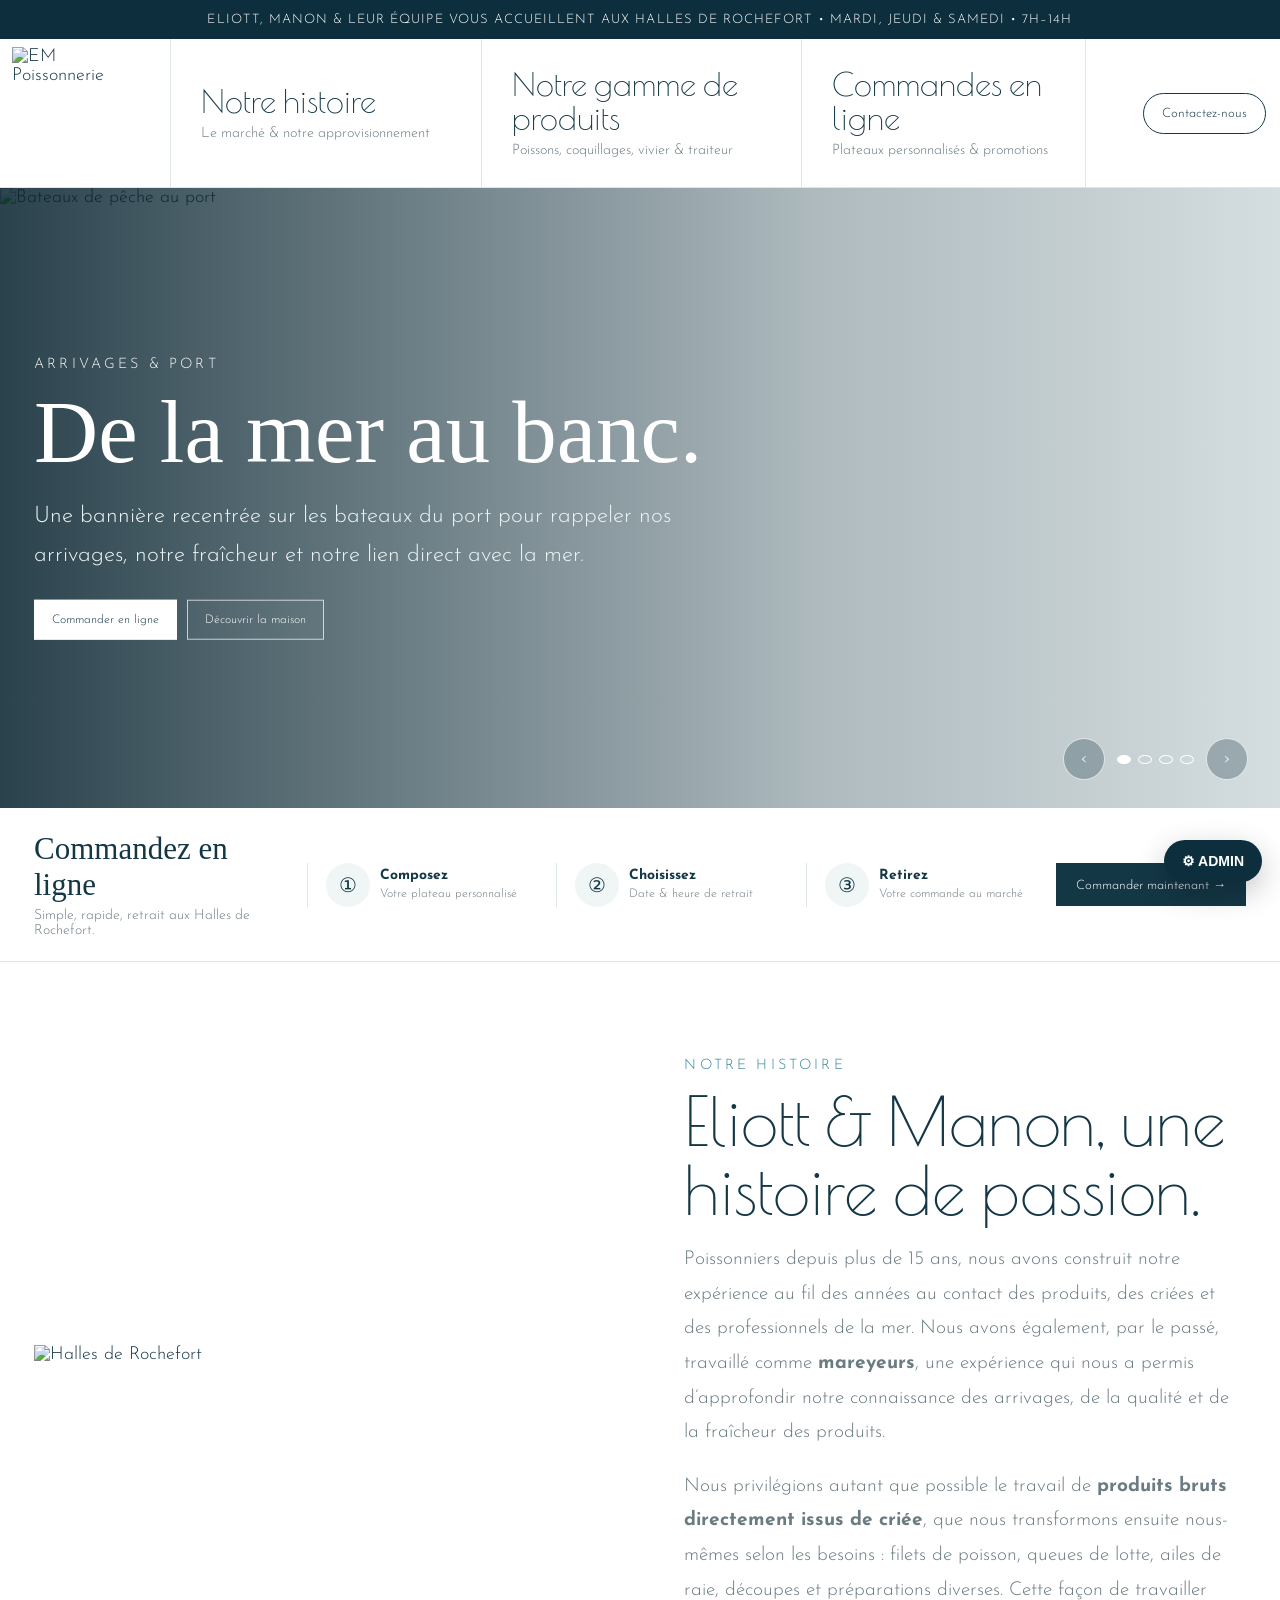
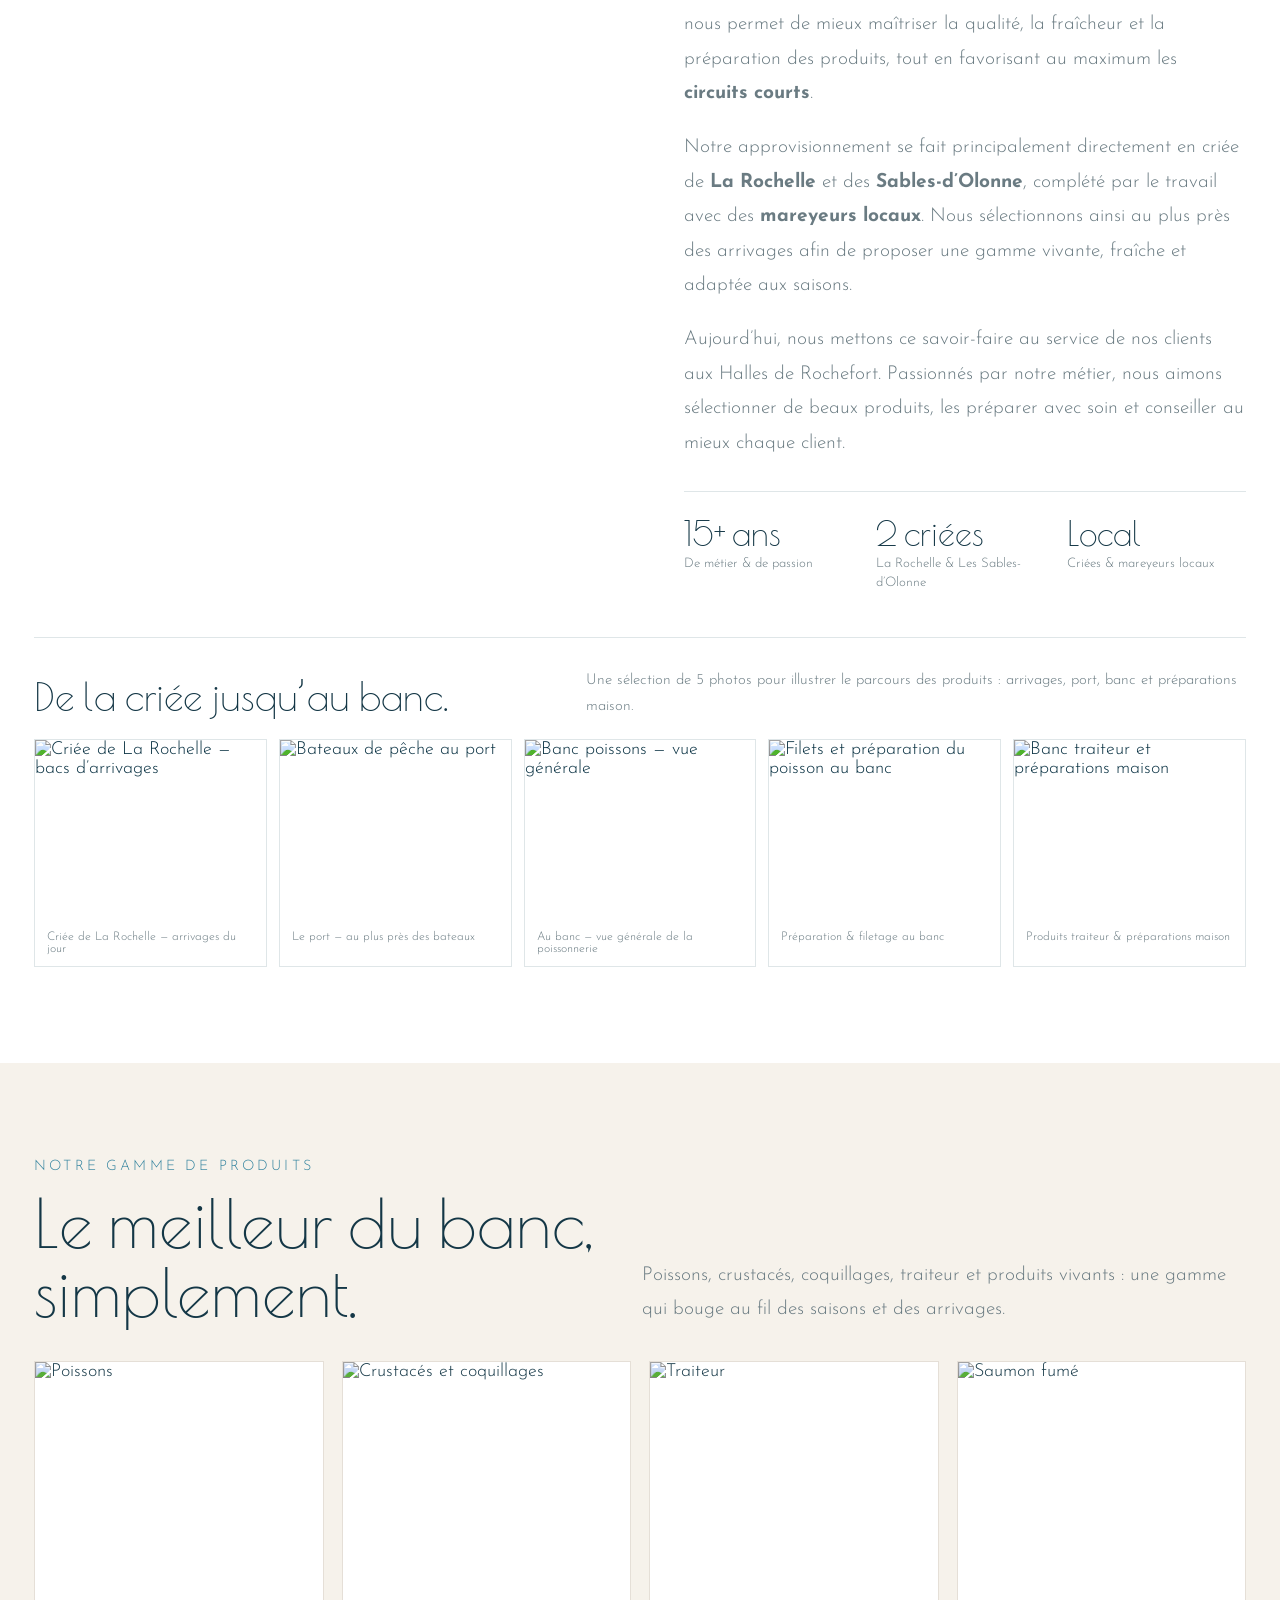
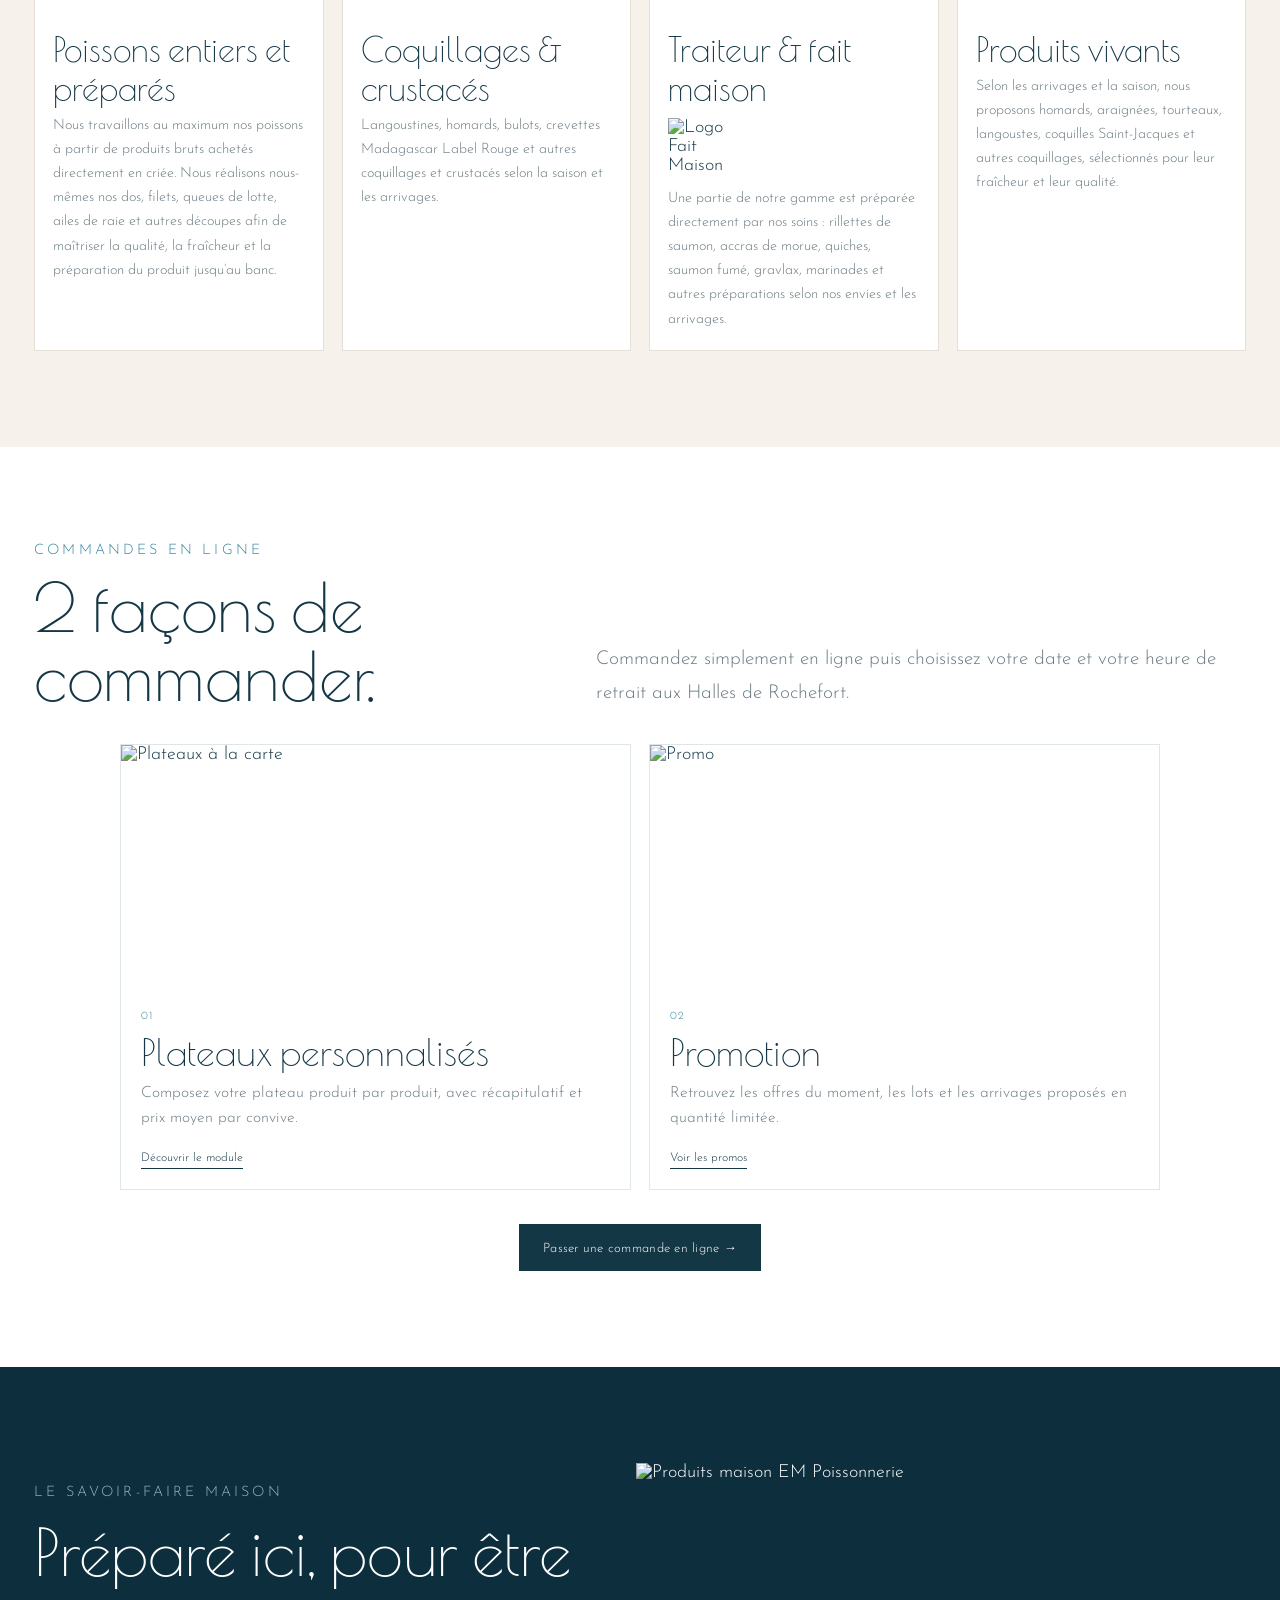
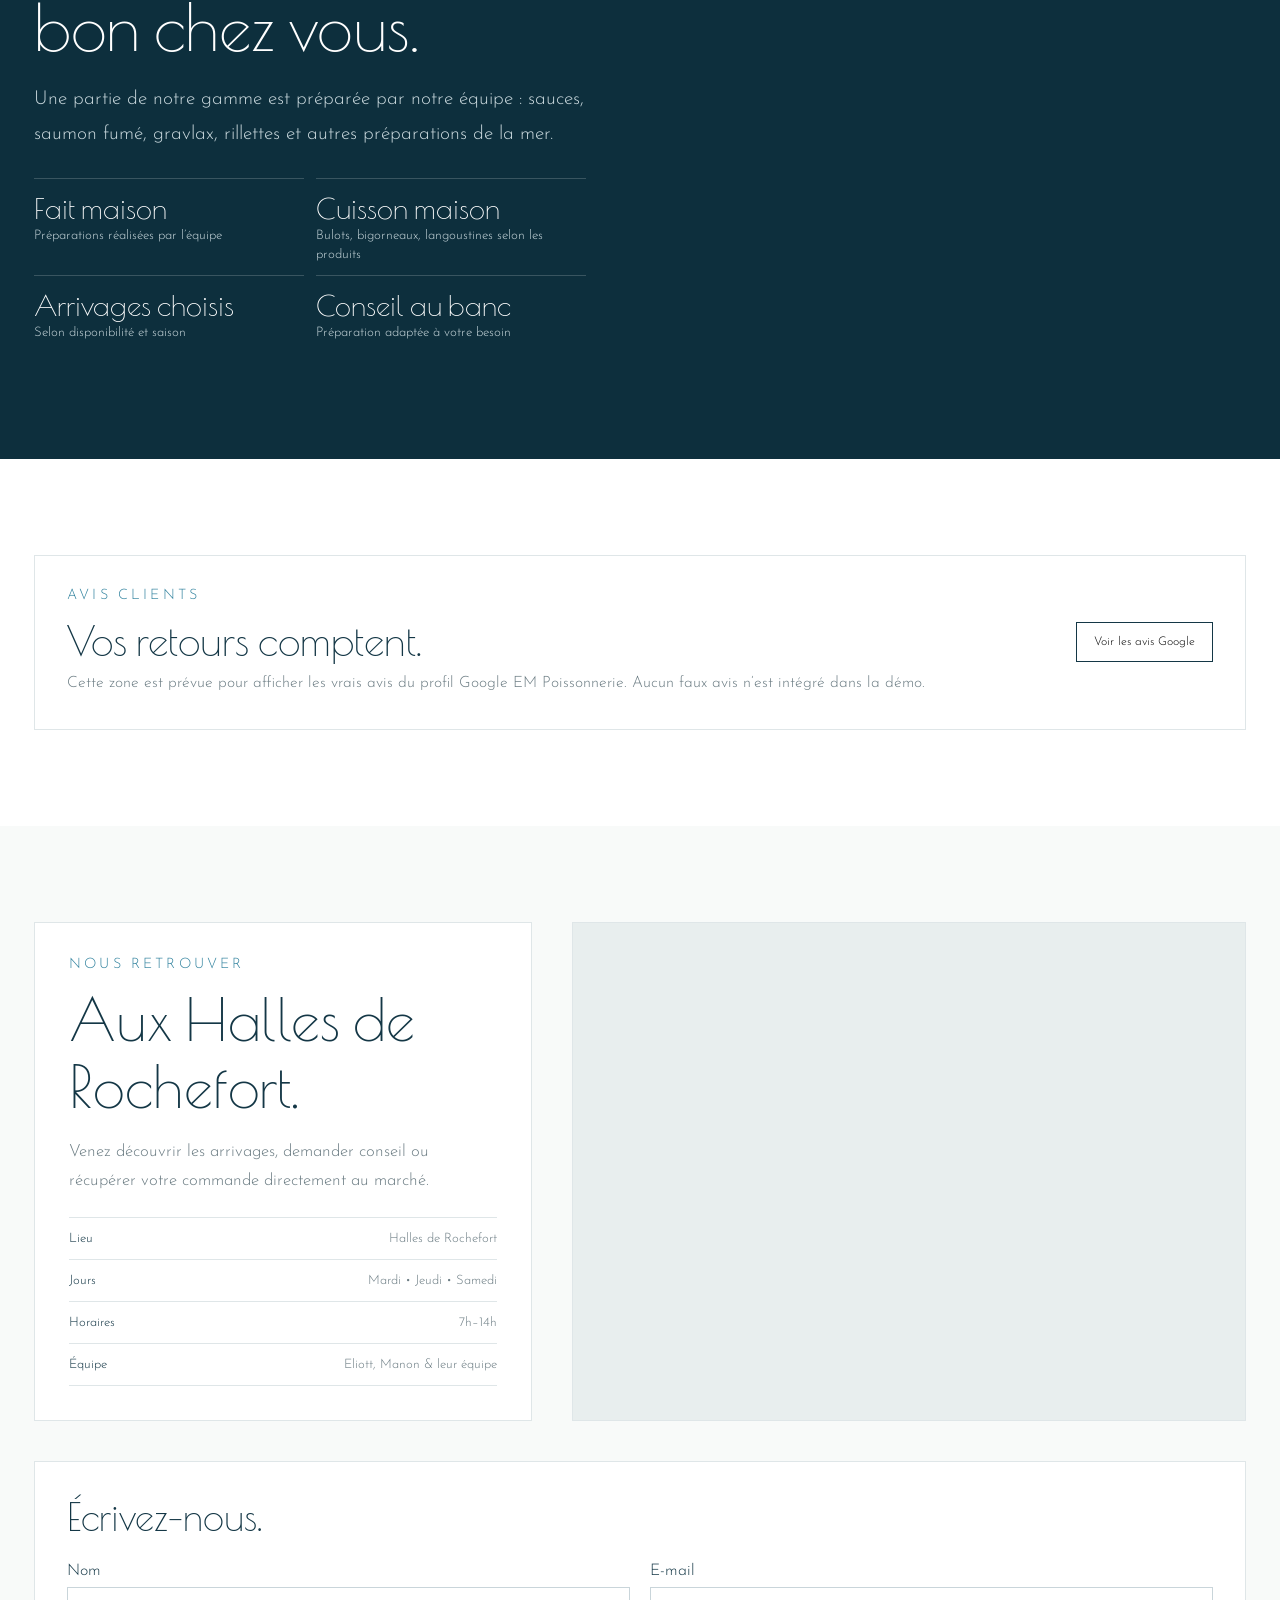
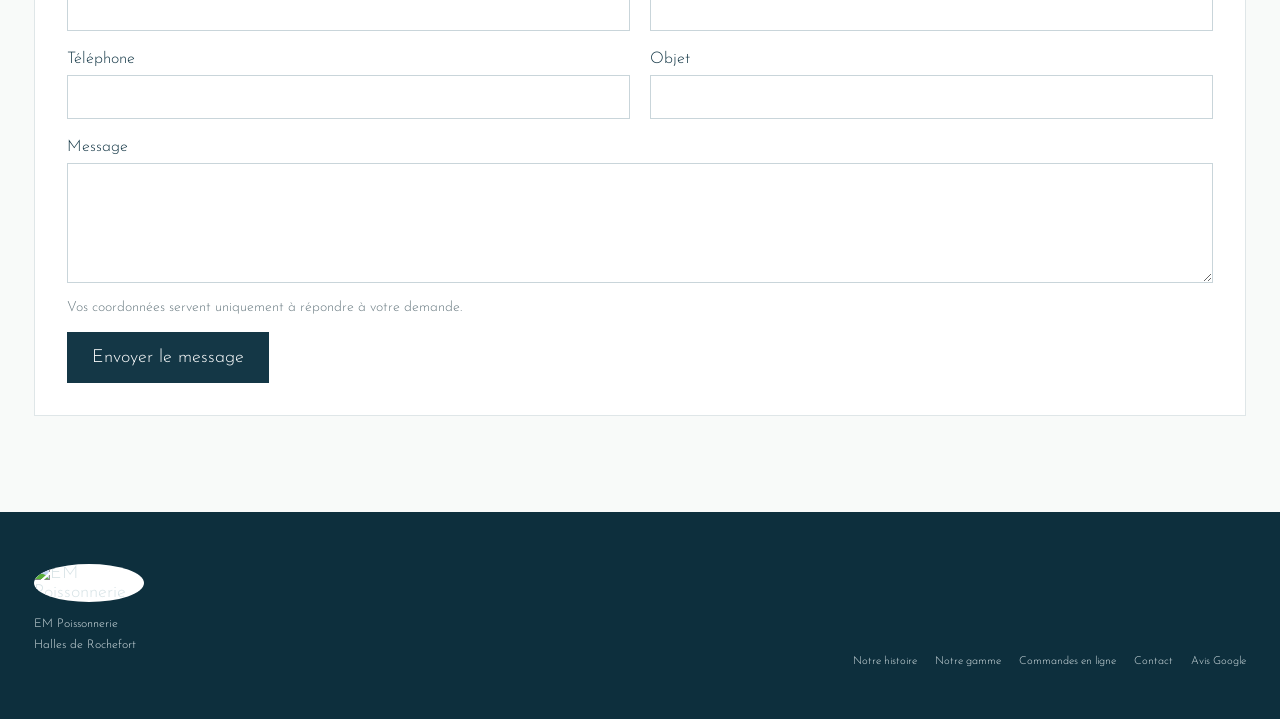
==== site/index.html @ b5a4c8eb "Serve saved photos directly in initial HTML and persist lightweight display variants" ====
<!DOCTYPE html>

<html lang="fr">
<head>
<meta charset="utf-8"/>
<meta content="width=device-width,initial-scale=1" name="viewport"/>
<title>EM Poissonnerie — Poissonnerie aux Halles de Rochefort</title><link href="https://fonts.googleapis.com" rel="preconnect"/><link crossorigin="" href="https://fonts.gstatic.com" rel="preconnect"/><link href="https://fonts.googleapis.com/css2?family=Josefin+Sans:wght@300;400;500;600&amp;family=Poiret+One&amp;display=swap" rel="stylesheet"/>
<meta content="EM Poissonnerie aux Halles de Rochefort : poissons frais, crustacés, coquillages, traiteur de la mer, saumon fumé maison et plateaux de fruits de mer sur commande." name="description"/>
<style>
:root {
  --ink:#143746; --ink2:#0d2f3d; --blue:#2f819d; --cream:#f6f2eb; --sand:#c4b58e;
  --line:#dfe6e8; --muted:#6a7b82; --white:#fff; --max:1450px;
}
*{box-sizing:border-box} html{scroll-behavior:smooth}
body{margin:0;font-family:"Segoe UI",Arial,sans-serif;color:var(--ink);background:#fff;font-size:18px;position:relative}
body:before{
 content:"EM"; position:fixed; left:50%; bottom:5%; transform:translateX(-50%);
 font-family:Baskerville,"Palatino Linotype",Georgia,serif; font-size:min(48vw,600px);
 color:rgba(20,55,70,.028); pointer-events:none; z-index:0; user-select:none;
}
a{color:inherit;text-decoration:none} img{display:block;max-width:100%} button{font:inherit}
.topbar,header,.hero,.section,footer{position:relative;z-index:1}

.topbar{background:var(--ink2);color:#fff;text-align:center;padding:13px 18px;font-size:13px;letter-spacing:.08em}
header{background:rgba(255,255,255,.98);border-bottom:1px solid var(--line);position:sticky;top:0;z-index:50}
.header-inner{max-width:var(--max);margin:auto;display:grid;grid-template-columns:170px 1fr 195px;min-height:138px}
.logo{display:flex;align-items:center;padding:8px 12px} .logo img{width:132px;height:132px;object-fit:contain}
nav{display:grid;grid-template-columns:1.02fr 1.05fr .93fr}
.nav-item{border-left:1px solid var(--line);padding:22px 30px;display:flex;flex-direction:column;justify-content:center}
.nav-item:hover{background:#f7f9f9}
.nav-title{font-family:Baskerville,"Palatino Linotype",Georgia,serif;font-size:27px;line-height:1.04}
.nav-sub{font-size:12px;color:var(--muted);margin-top:7px}
.contact{display:flex;align-items:center;justify-content:flex-end;padding:0 14px 0 20px;border-left:1px solid var(--line)}
.contact a{border:1px solid var(--ink);padding:13px 18px;border-radius:999px;font-size:13px}

.hero{height:620px;overflow:hidden;background:#dde5e7}
.hero-slide{position:absolute;inset:0;opacity:0;transition:opacity .8s ease}
.hero-slide.active{opacity:1}
.hero-slide img{width:100%;height:100%;object-fit:cover}
.hero-slide:after{content:"";position:absolute;inset:0;background:linear-gradient(90deg,rgba(8,35,47,.84),rgba(8,35,47,.22) 64%,rgba(8,35,47,.04))}
.hero-copy{position:absolute;z-index:3;left:max(34px,calc((100vw - 1450px)/2 + 34px));top:50%;transform:translateY(-50%);max-width:700px;color:white}
.kicker,.eyebrow{font-size:12px;letter-spacing:.22em;text-transform:uppercase}
.kicker{margin-bottom:18px} .eyebrow{color:var(--blue);margin-bottom:14px}
.hero h1,h2,h3{font-family:Baskerville,"Palatino Linotype",Georgia,serif;font-weight:400}
.hero h1{font-size:74px;line-height:.95;margin:0}
.hero p{font-size:19px;line-height:1.72;color:#edf4f5;max-width:620px}
.hero-actions{display:flex;gap:10px;flex-wrap:wrap;margin-top:24px}
.hero-btn{padding:13px 17px;border:1px solid rgba(255,255,255,.7);color:white;font-size:12px;background:rgba(255,255,255,.03)}
.hero-btn.primary{background:white;color:var(--ink)}
.hero-controls{position:absolute;z-index:5;right:32px;bottom:28px;display:flex;align-items:center;gap:12px}
.dots{display:flex;gap:7px} .dot{width:9px;height:9px;border-radius:50%;border:1px solid #fff;background:transparent;cursor:pointer}
.dot.active{background:#fff}
.arrow{width:42px;height:42px;border-radius:50%;border:1px solid rgba(255,255,255,.7);background:rgba(12,45,58,.28);color:white;font-size:20px;cursor:pointer}

.section{padding:96px 34px} .wrap{max-width:var(--max);margin:auto}
.section-head{display:flex;justify-content:space-between;gap:40px;align-items:end;margin-bottom:34px}
.section-head h2{font-size:56px;line-height:1.03;margin:0}
.section-head p{max-width:560px;color:var(--muted);font-size:16px;line-height:1.75;margin:0}

.story{background:#fff}
.story-grid{display:grid;grid-template-columns:1.03fr .97fr;gap:54px;align-items:center}
.story-photo{height:560px;overflow:hidden} .story-photo img{width:100%;height:100%;object-fit:cover}
.story-copy h2{font-size:56px;line-height:1.02;margin:0}
.story-copy p{color:var(--muted);font-size:16px;line-height:1.8}
.story-facts{display:grid;grid-template-columns:repeat(3,1fr);gap:12px;margin-top:30px;border-top:1px solid var(--line);padding-top:22px}
.fact strong{display:block;font-family:Baskerville,Georgia,serif;font-size:28px;font-weight:400}
.fact span{font-size:11px;color:var(--muted)}

.gamme{background:var(--cream)}
.gamme-grid{display:grid;grid-template-columns:repeat(4,1fr);gap:18px}
.gamme-card{background:#fff;border:1px solid #e5dfd7;overflow:hidden}
.gamme-card img{width:100%;height:250px;object-fit:cover}
.gamme-card div{padding:18px}
.gamme-card h3{font-size:28px;margin:0 0 6px}
.gamme-card p{font-size:12px;color:var(--muted);line-height:1.55;margin:0}

.commandes{background:#fff}
.command-grid{display:grid;grid-template-columns:repeat(3,1fr);gap:18px}
.command-card{border:1px solid var(--line);background:#fff;overflow:hidden;transition:.2s}
.command-card:hover{transform:translateY(-3px);box-shadow:0 14px 30px rgba(20,55,70,.09)}
.command-photo-link{display:block}.command-photo-link:focus-visible{outline:3px solid var(--ink);outline-offset:-3px}
.command-card img{width:100%;height:240px;object-fit:cover}
.command-body{padding:20px}
.command-body span{font-size:11px;color:var(--blue);letter-spacing:.12em;text-transform:uppercase}
.command-body h3{font-size:31px;margin:6px 0 7px}
.command-body p{font-size:13px;color:var(--muted);line-height:1.6;margin:0 0 16px}
.command-link{display:inline-block;border-bottom:1px solid var(--ink);font-size:12px;padding-bottom:4px}

.maison{background:var(--ink2);color:#fff}
.maison-grid{display:grid;grid-template-columns:.95fr 1.05fr;gap:50px;align-items:center}
.maison-grid img{width:100%;height:500px;object-fit:cover}
.maison-grid h2{font-size:54px;margin:0 0 12px}
.maison-grid p{color:#c8d7dc;font-size:16px;line-height:1.8}
.maison-list{display:grid;grid-template-columns:1fr 1fr;gap:12px;margin-top:26px}
.maison-item{border-top:1px solid rgba(255,255,255,.18);padding-top:12px}
.maison-item strong{display:block;font-family:Baskerville,Georgia,serif;font-size:24px;font-weight:400}
.maison-item span{font-size:11px;color:#c8d7dc}

.reviews{background:#fff}
.review-shell{border:1px solid var(--line);padding:32px;display:grid;grid-template-columns:1fr auto;gap:30px;align-items:center}
.review-shell h3{font-size:34px;margin:0 0 7px}
.review-shell p{color:var(--muted);font-size:13px;line-height:1.65;margin:0}
.review-btn{border:1px solid var(--ink);padding:13px 17px;font-size:12px;background:#fff;white-space:nowrap}

.contact-section{background:#f8faf9}
.contact-grid{display:grid;grid-template-columns:.85fr 1.15fr;gap:40px;align-items:stretch}
.contact-card{background:#fff;border:1px solid var(--line);padding:34px}
.contact-card h2{font-size:48px;margin:0 0 14px}
.contact-card p{font-size:14px;color:var(--muted);line-height:1.75}
.contact-list{margin-top:22px;border-top:1px solid var(--line)}
.contact-row{padding:14px 0;border-bottom:1px solid var(--line);display:flex;justify-content:space-between;gap:20px;font-size:13px}
.contact-row span:last-child{color:var(--muted);text-align:right}
.map{min-height:470px;border:1px solid var(--line);overflow:hidden;background:#e8eeee}
.map iframe{width:100%;height:100%;border:0;min-height:470px}

footer{background:var(--ink2);color:#d7e3e6;padding:52px 34px}
.footer-inner{max-width:var(--max);margin:auto;display:flex;justify-content:space-between;align-items:end;gap:34px}
footer img{width:110px;background:#fff;border-radius:50%}
footer p{font-size:12px;line-height:1.7}
.footer-links{display:flex;gap:18px;flex-wrap:wrap;font-size:11px;justify-content:flex-end}

@media(max-width:1100px){
  .gamme-grid{grid-template-columns:repeat(2,1fr)}
  .story-grid,.maison-grid,.contact-grid{grid-template-columns:1fr}
}
@media(max-width:960px){
  body{font-size:16px}
  .header-inner{grid-template-columns:125px 1fr}
  .contact{display:none}
  .logo img{width:105px;height:105px}
  .nav-title{font-size:21px}
  .nav-sub{display:none}
  .command-grid{grid-template-columns:1fr}
}
@media(max-width:650px){
  header{position:relative} .header-inner{display:block;min-height:auto}
  .logo{justify-content:center;border-bottom:1px solid var(--line)}
  nav{grid-template-columns:1fr} .nav-item{border-left:0;border-bottom:1px solid var(--line);padding:12px 20px}
  .hero{height:590px} .hero-copy{left:22px;right:22px} .hero h1{font-size:50px}
  .hero-controls{right:18px;bottom:18px}
  .section{padding:70px 20px}
  .section-head{display:block} .section-head p{margin-top:15px}
  .section-head h2,.story-copy h2,.maison-grid h2,.contact-card h2{font-size:42px}
  .story-photo{height:380px} .story-facts{grid-template-columns:1fr}
  .gamme-grid{grid-template-columns:1fr}
  .maison-list{grid-template-columns:1fr}
  .review-shell{grid-template-columns:1fr}
  .footer-inner{display:block} .footer-links{justify-content:flex-start;margin-top:28px}
}

.command-main-cta{display:flex;justify-content:center;margin-top:34px}
.command-main-cta a{
  display:inline-flex;align-items:center;gap:10px;background:var(--ink);color:#fff;
  padding:15px 23px;border:1px solid var(--ink);font-size:13px;letter-spacing:.02em
}
.command-main-cta a:hover{background:var(--ink2)}
.photo-note{
  max-width:var(--max);margin:0 auto -55px;padding:0 34px;
  color:var(--muted);font-size:11px;text-align:right
}
@media(max-width:650px){.photo-note{display:none}}


/* ===== Ajustements demandés - version fidèle au prototype d'origine ===== */
.nav-title{font-size:32.4px}.nav-sub{font-size:14.4px}.kicker,.eyebrow{font-size:14.4px}
.hero h1{font-size:88.8px}.hero p{font-size:22.8px;max-width:700px}
.section-head h2{font-size:67.2px}.section-head p{font-size:19.2px;max-width:650px}
.story-copy h2{font-size:67.2px}.story-copy p{font-size:19.2px}.fact strong{font-size:33.6px}.fact span{font-size:13.2px}
.gamme-card h3{font-size:33.6px}.gamme-card p{font-size:14.4px}.command-body h3{font-size:37.2px}.command-body p{font-size:15.6px}
.maison-grid h2{font-size:64.8px}.maison-grid p{font-size:19.2px}.maison-item strong{font-size:28.8px}.maison-item span{font-size:13.2px}
.review-shell h3{font-size:40.8px}.review-shell p{font-size:15.6px}.contact-card h2{font-size:57.6px}.contact-card p{font-size:16.8px}
.command-grid{grid-template-columns:repeat(2,1fr);max-width:1040px;margin:0 auto}
.order-reminder{background:#fff;border-bottom:1px solid var(--line);position:relative;z-index:4}
.order-reminder-inner{max-width:var(--max);margin:auto;padding:23px 34px;display:grid;grid-template-columns:1.1fr repeat(3,1fr) auto;gap:22px;align-items:center}
.order-reminder-title strong{display:block;font-family:Baskerville,"Palatino Linotype",Georgia,serif;font-size:31px;font-weight:400}.order-reminder-title span{display:block;color:var(--muted);font-size:14px;margin-top:5px}
.order-reminder-step{display:flex;align-items:center;gap:10px;padding-left:18px;border-left:1px solid var(--line)}.order-reminder-icon{width:44px;height:44px;border-radius:50%;background:#f0f5f6;display:grid;place-items:center;font-size:20px;flex:0 0 auto}
.order-reminder-step strong{display:block;font-size:14px}.order-reminder-step span{font-size:12px;color:var(--muted)}.order-reminder-btn{background:var(--ink);color:#fff;padding:14px 20px;font-size:13px;white-space:nowrap}
.hero-loyalty-reminder{position:absolute;z-index:6;right:max(28px,calc((100vw - 1450px)/2 + 28px));top:50%;transform:translateY(-50%);width:min(36vw,500px);pointer-events:none}
.hero-loyalty-reminder img.cards{width:100%;filter:drop-shadow(0 16px 26px rgba(0,0,0,.32))}.hero-loyalty-reminder img.bottle{position:absolute;right:-6px;bottom:8px;width:92px;filter:drop-shadow(0 14px 22px rgba(0,0,0,.34))}
.sourcing-album{margin-top:46px;border-top:1px solid var(--line);padding-top:30px}.sourcing-album-head{display:flex;justify-content:space-between;gap:30px;align-items:end;margin-bottom:20px}.sourcing-album h3{font-size:39px;margin:0}.sourcing-album-head p{max-width:660px;margin:0;color:var(--muted);font-size:15px;line-height:1.7}
.sourcing-grid{display:grid;grid-template-columns:repeat(5,1fr);gap:12px}.sourcing-item{overflow:hidden;background:#fff;border:1px solid var(--line);margin:0}.sourcing-item img{width:100%;height:180px;object-fit:cover;transition:transform .25s ease}.sourcing-item:hover img{transform:scale(1.025)}.sourcing-item span{display:block;padding:11px 12px;font-size:12px;color:var(--muted)}
@media(max-width:1100px){.order-reminder-inner{grid-template-columns:1fr 1fr 1fr}.order-reminder-title,.order-reminder-btn{grid-column:1/-1}.order-reminder-btn{text-align:center}.hero-loyalty-reminder{width:42vw;right:20px}.sourcing-grid{grid-template-columns:repeat(3,1fr)}}
@media(max-width:960px){.nav-title{font-size:25px}.hero h1{font-size:66px}.hero p{font-size:19px}.hero-loyalty-reminder{width:43vw;opacity:.92}}
@media(max-width:650px){.hero-loyalty-reminder{width:62vw;right:10px;top:auto;bottom:74px;transform:none;opacity:.86}.hero-loyalty-reminder img.bottle{width:64px}.order-reminder-inner{display:block;padding:20px}.order-reminder-step{border-left:0;border-top:1px solid var(--line);padding:12px 0}.order-reminder-btn{display:block;margin-top:8px}.sourcing-album-head{display:block}.sourcing-album-head p{margin-top:10px}.sourcing-grid{grid-template-columns:1fr 1fr}.hero h1{font-size:54px}.section-head h2,.story-copy h2,.maison-grid h2,.contact-card h2{font-size:50px}}


/* Duo typographique EM Poissonnerie */
body, p, span, a, button, input, select, textarea, label, .nav-sub, .kicker, .eyebrow {font-family:"Josefin Sans", sans-serif;font-weight:300;}
h1,h2,h3,h4,.nav-title,.fact strong,.maison-item strong {font-family:"Poiret One", sans-serif;font-weight:400;}

/* V7 — Le meilleur du banc */
.gamme-card .fait-maison-badge{width:58px;height:auto;object-fit:contain;display:block;margin:10px 0 12px;filter:none;}
.gamme-card p{line-height:1.68;}
@media(max-width:650px){.gamme-card .fait-maison-badge{width:50px;}}
</style>
<script type="application/ld+json">
{
  "@context":"https://schema.org",
  "@type":"FishStore",
  "name":"EM Poissonnerie",
  "address":{
    "@type":"PostalAddress",
    "streetAddress":"Halles de Rochefort",
    "addressLocality":"Rochefort",
    "addressCountry":"FR"
  },
  "openingHours":["Tu 07:00-14:00","Th 07:00-14:00","Sa 07:00-14:00"]
}
</script>
<link rel="stylesheet" href="assets/admin/admin.css">
<link rel="stylesheet" href="assets/contact.css">
<script src="assets/contact.js" defer></script>
</head>
<body>
<div class="topbar">ELIOTT, MANON &amp; LEUR ÉQUIPE VOUS ACCUEILLENT AUX HALLES DE ROCHEFORT • MARDI, JEUDI &amp; SAMEDI • 7H–14H</div>
<header>
<div class="header-inner">
<a class="logo" href="#accueil"><img alt="EM Poissonnerie" src="assets/embedded/4fea9353698d0494.png"/></a>
<nav>
<a class="nav-item" href="#histoire"><span class="nav-title">Notre histoire</span><span class="nav-sub">Le marché &amp; notre approvisionnement</span></a>
<a class="nav-item" href="#gamme"><span class="nav-title">Notre gamme de produits</span><span class="nav-sub">Poissons, coquillages, vivier &amp; traiteur</span></a>
<a class="nav-item" href="#commandes"><span class="nav-title">Commandes en ligne</span><span class="nav-sub">Plateaux personnalisés &amp; promotions</span></a>
</nav>
<div class="contact"><a href="#contact">Contactez-nous</a></div>
</div>
</header>
<section class="hero" id="accueil"><div class="hero-slide active" data-i="0">
<img src="assets/img/21_bateaux_de_peche_port.jpg" alt="Bateaux de pêche au port" style="object-position:center center;filter:contrast(1.12) saturate(1.08) brightness(0.98)">
<div class="hero-copy"><div class="kicker">Arrivages &amp; port</div><h1>De la mer au banc.</h1><p>Une bannière recentrée sur les bateaux du port pour rappeler nos arrivages, notre fraîcheur et notre lien direct avec la mer.</p><div class="hero-actions"><a class="hero-btn primary" href="commandes/index.html#plateaux">Commander en ligne</a><a class="hero-btn" href="#histoire">Découvrir la maison</a></div></div></div><div class="hero-slide " data-i="1">
<img src="assets/embedded/ee2aaf34a63caa7f.jpg" alt="">
<div class="hero-copy"><div class="kicker">Halles de Rochefort</div><h1>Au cœur du marché.</h1><p>Retrouvez Eliott, Manon et leur équipe chaque mardi, jeudi et samedi matin.</p><div class="hero-actions"><a class="hero-btn primary" href="commandes/index.html#plateaux">Commander en ligne</a><a class="hero-btn" href="#histoire">Découvrir la maison</a></div></div></div><div class="hero-slide " data-i="2">
<img src="assets/embedded/0c97151db01a3353.jpg" alt="">
<div class="hero-copy"><div class="kicker">Le banc</div><h1>Frais. Généreux.</h1><p>Une sélection qui évolue au rythme des arrivages et des saisons.</p><div class="hero-actions"><a class="hero-btn primary" href="commandes/index.html#plateaux">Commander en ligne</a><a class="hero-btn" href="#histoire">Découvrir la maison</a></div></div></div><div class="hero-slide " data-i="3">
<img src="assets/embedded/ea78257551e14e47.jpg" alt="">
<div class="hero-copy"><div class="kicker">Traiteur de la mer</div><h1>Préparé par la maison.</h1><p>Des recettes et préparations pensées pour vous simplifier la cuisine sans perdre le goût du produit.</p><div class="hero-actions"><a class="hero-btn primary" href="commandes/index.html#plateaux">Commander en ligne</a><a class="hero-btn" href="#histoire">Découvrir la maison</a></div></div></div><div class="hero-controls"><button class="arrow" id="prev" aria-label="Précédent">‹</button><div class="dots"><button class="dot active" data-dot="0" aria-label="Slide 1"></button><button class="dot " data-dot="1" aria-label="Slide 2"></button><button class="dot " data-dot="2" aria-label="Slide 3"></button><button class="dot " data-dot="3" aria-label="Slide 4"></button></div><button class="arrow" id="next" aria-label="Suivant">›</button></div><div class="hero-loyalty-reminder" aria-hidden="true"><img class="cards" src="assets/embedded/d055a90aa60df7b2.png" alt=""><img class="bottle" src="assets/embedded/8fd2f6a0219017b7.png" alt=""></div></section>
<section aria-label="Commande en ligne" class="order-reminder">
<div class="order-reminder-inner">
<div class="order-reminder-title"><strong>Commandez en ligne</strong><span>Simple, rapide, retrait aux Halles de Rochefort.</span></div>
<div class="order-reminder-step"><div class="order-reminder-icon">①</div><div><strong>Composez</strong><span>Votre plateau personnalisé</span></div></div>
<div class="order-reminder-step"><div class="order-reminder-icon">②</div><div><strong>Choisissez</strong><span>Date &amp; heure de retrait</span></div></div>
<div class="order-reminder-step"><div class="order-reminder-icon">③</div><div><strong>Retirez</strong><span>Votre commande au marché</span></div></div>
<a class="order-reminder-btn" href="commandes/index.html#plateaux">Commander maintenant →</a>
</div>
</section>
<section class="section story" id="histoire">
<div class="wrap story-grid">
<div class="story-photo"><img alt="Halles de Rochefort" src="assets/embedded/ee2aaf34a63caa7f.jpg"/></div>
<div class="story-copy">
<div class="eyebrow">Notre histoire</div>
<h2>Eliott &amp; Manon, une histoire de passion.</h2>
<p>Poissonniers depuis plus de 15 ans, nous avons construit notre expérience au fil des années au contact des produits, des criées et des professionnels de la mer. Nous avons également, par le passé, travaillé comme <strong>mareyeurs</strong>, une expérience qui nous a permis d’approfondir notre connaissance des arrivages, de la qualité et de la fraîcheur des produits.</p>
<p>Nous privilégions autant que possible le travail de <strong>produits bruts directement issus de criée</strong>, que nous transformons ensuite nous-mêmes selon les besoins : filets de poisson, queues de lotte, ailes de raie, découpes et préparations diverses. Cette façon de travailler nous permet de mieux maîtriser la qualité, la fraîcheur et la préparation des produits, tout en favorisant au maximum les <strong>circuits courts</strong>.</p>
<p>Notre approvisionnement se fait principalement directement en criée de <strong>La Rochelle</strong> et des <strong>Sables-d’Olonne</strong>, complété par le travail avec des <strong>mareyeurs locaux</strong>. Nous sélectionnons ainsi au plus près des arrivages afin de proposer une gamme vivante, fraîche et adaptée aux saisons.</p>
<p>Aujourd’hui, nous mettons ce savoir-faire au service de nos clients aux Halles de Rochefort. Passionnés par notre métier, nous aimons sélectionner de beaux produits, les préparer avec soin et conseiller au mieux chaque client.</p>
<div class="story-facts">
<div class="fact"><strong>15+ ans</strong><span>De métier &amp; de passion</span></div>
<div class="fact"><strong>2 criées</strong><span>La Rochelle &amp; Les Sables-d’Olonne</span></div>
<div class="fact"><strong>Local</strong><span>Criées &amp; mareyeurs locaux</span></div>
</div>
</div>
</div>
<div class="wrap sourcing-album">
<div class="sourcing-album-head">
<h3>De la criée jusqu’au banc.</h3>
<p>Une galerie de 5 photos prévue pour illustrer vos arrivages, la criée, les bateaux et le travail quotidien. Les visuels de cette démo pourront être remplacés directement par tes nouvelles photos.</p>
</div>
<div class="sourcing-grid">
<figure class="sourcing-item"><img alt="Halles de Rochefort" src="assets/embedded/80421f1223c95be0.jpg"/><span>Notre marché</span></figure>
<figure class="sourcing-item"><img alt="Criée — arrivages et caisses de poissons" src="assets/embedded/74e30ce3477d9e73.jpg"/><span>Le banc &amp; les arrivages</span></figure>
<figure class="sourcing-item"><img alt="Produits de criée" src="assets/embedded/b380fabcb0286ccf.jpg"/><span>Directement de criée</span></figure>
<figure class="sourcing-item"><img alt="Préparations EM Poissonnerie" src="assets/embedded/30b968d4dadb193c.jpg"/><span>Préparé sur place</span></figure>
<figure class="sourcing-item"><img alt="Produits vivants" src="assets/embedded/7da2fe5d6831fc01.jpg"/><span>Selon la saison</span></figure>
</div>
</div>
</section>
<section class="section gamme" id="gamme">
<div class="wrap">
<div class="section-head">
<div><div class="eyebrow">Notre gamme de produits</div><h2>Le meilleur du banc, simplement.</h2></div>
<p>Poissons, crustacés, coquillages, traiteur et produits vivants : une gamme qui bouge au fil des saisons et des arrivages.</p>
</div>
<div class="gamme-grid">
<article class="gamme-card"><img alt="Poissons" src="assets/embedded/6762d9b1ff5261cb.jpg"/><div><h3>Poissons entiers et préparés</h3><p>Nous travaillons au maximum nos poissons à partir de produits bruts achetés directement en criée. Nous réalisons nous-mêmes nos dos, filets, queues de lotte, ailes de raie et autres découpes afin de maîtriser la qualité, la fraîcheur et la préparation du produit jusqu’au banc.</p></div></article>
<article class="gamme-card"><img alt="Crustacés et coquillages" src="assets/embedded/ac0cde296d8ae215.jpg"/><div><h3>Coquillages &amp; crustacés</h3><p>Langoustines, homards, bulots, crevettes Madagascar Label Rouge et autres coquillages et crustacés selon la saison et les arrivages.</p></div></article>
<article class="gamme-card"><img alt="Traiteur" src="assets/embedded/ea78257551e14e47.jpg"/><div><h3>Traiteur &amp; fait maison</h3><img class="fait-maison-badge" src="assets/img/logo_FAITMAISON.png" alt="Logo Fait Maison"><p>Une partie de notre gamme est préparée directement par nos soins : rillettes de saumon, accras de morue, quiches, saumon fumé, gravlax, marinades et autres préparations selon nos envies et les arrivages.</p></div></article>
<article class="gamme-card"><img alt="Saumon fumé" src="assets/embedded/7da2fe5d6831fc01.jpg"/><div><h3>Produits vivants</h3><p>Selon les arrivages et la saison, nous proposons homards, araignées, tourteaux, langoustes, coquilles Saint-Jacques et autres coquillages, sélectionnés pour leur fraîcheur et leur qualité.</p></div></article>
</div>
</div>
</section>
<section class="section commandes" id="commandes">
<div class="wrap">
<div class="section-head">
<div><div class="eyebrow">Commandes en ligne</div><h2>2 façons de commander.</h2></div>
<p>Commandez simplement en ligne puis choisissez votre date et votre heure de retrait aux Halles de Rochefort.</p>
</div>
<div class="command-grid">
<article class="command-card">
<a class="command-photo-link" href="commandes/index.html#plateaux" aria-label="Ouvrir les plateaux personnalisés"><img alt="Plateaux à la carte" src="assets/embedded/3455b054a33fff28.jpg"/></a>
<div class="command-body"><span>01</span><h3>Plateaux personnalisés</h3><p>Composez votre plateau produit par produit, avec récapitulatif et prix moyen par convive.</p><a class="command-link" href="commandes/index.html#plateaux">Découvrir le module</a></div>
</article>
<article class="command-card">
<a class="command-photo-link" href="commandes/index.html#promo" aria-label="Ouvrir les promotions"><img alt="Promo" src="assets/embedded/2359ad89f5fd33f3.jpg"/></a>
<div class="command-body"><span>02</span><h3>Promotion</h3><p>Retrouvez les offres du moment, les lots et les arrivages proposés en quantité limitée.</p><a class="command-link" href="commandes/index.html#promo">Voir les promos</a></div>
</article>
</div>
</div>
<div class="command-main-cta"><a href="commandes/index.html#plateaux">Passer une commande en ligne →</a></div>
</section>
<section class="section maison">
<div class="wrap maison-grid">
<div>
<div class="eyebrow" style="color:#95bdcc">Le savoir-faire maison</div>
<h2>Préparé ici, pour être bon chez vous.</h2>
<p>Une partie de notre gamme est préparée par notre équipe : sauces, saumon fumé, gravlax, rillettes et autres préparations de la mer.</p>
<div class="maison-list">
<div class="maison-item"><strong>Fait maison</strong><span>Préparations réalisées par l’équipe</span></div>
<div class="maison-item"><strong>Cuisson maison</strong><span>Bulots, bigorneaux, langoustines selon les produits</span></div>
<div class="maison-item"><strong>Arrivages choisis</strong><span>Selon disponibilité et saison</span></div>
<div class="maison-item"><strong>Conseil au banc</strong><span>Préparation adaptée à votre besoin</span></div>
</div>
</div>
<img alt="Produits maison EM Poissonnerie" src="assets/embedded/96a873abf524ab09.jpg"/>
</div>
</section>
<section class="section reviews">
<div class="wrap">
<div class="review-shell">
<div><div class="eyebrow">Avis clients</div><h3>Vos retours comptent.</h3><p>Cette zone est prévue pour afficher les vrais avis du profil Google EM Poissonnerie. Aucun faux avis n’est intégré dans la démo.</p></div>
<button class="review-btn" onclick="alert('À connecter au profil Google Business EM Poissonnerie.')" type="button">Voir les avis Google</button>
</div>
</div>
</section>
<section class="section contact-section" id="contact">
<div class="wrap contact-grid">
<div class="contact-card">
<div class="eyebrow">Nous retrouver</div>
<h2>Aux Halles de Rochefort.</h2>
<p>Venez découvrir les arrivages, demander conseil ou récupérer votre commande directement au marché.</p>
<div class="contact-list">
<div class="contact-row"><span>Lieu</span><span>Halles de Rochefort</span></div>
<div class="contact-row"><span>Jours</span><span>Mardi • Jeudi • Samedi</span></div>
<div class="contact-row"><span>Horaires</span><span>7h–14h</span></div>
<div class="contact-row"><span>Équipe</span><span>Eliott, Manon &amp; leur équipe</span></div>
</div>
</div>
<div class="map">
<iframe allowfullscreen="" loading="lazy" src="https://www.google.com/maps?q=Halles%20de%20Rochefort%20France&amp;output=embed"></iframe>
</div>
</div>

<div class="wrap contact-form-wrap">
<form id="emContactForm" class="contact-form" aria-labelledby="emContactTitle">
<h3 id="emContactTitle">Écrivez-nous.</h3>
<div class="contact-fields">
<label id="emContactNameLabel" for="emContactName">Nom<input id="emContactName" name="name" autocomplete="name" maxlength="120" required></label>
<label id="emContactEmailLabel" for="emContactEmail">E-mail<input id="emContactEmail" name="email" type="email" autocomplete="email" maxlength="254" required></label>
<label id="emContactPhoneLabel" for="emContactPhone">Téléphone<input id="emContactPhone" name="phone" type="tel" autocomplete="tel" maxlength="40" required></label>
<label id="emContactSubjectLabel" for="emContactSubject">Objet<input id="emContactSubject" name="subject" maxlength="180" required></label>
<label id="emContactMessageLabel" class="contact-full" for="emContactMessage">Message<textarea id="emContactMessage" name="message" rows="5" maxlength="6000" required></textarea></label>
</div>
<div class="contact-honeypot" aria-hidden="true"><label id="emContactWebsiteLabel" for="emContactWebsite">Laisser ce champ vide<input id="emContactWebsite" name="website" tabindex="-1" autocomplete="off"></label></div>
<p id="emContactPrivacy" class="contact-note">Vos coordonnées servent uniquement à répondre à votre demande.</p>
<button id="emContactSubmit" class="contact-submit" type="submit">Envoyer le message</button>
<p id="emContactStatus" class="contact-status" role="status" aria-live="polite" tabindex="-1" hidden></p>
<noscript>Activez JavaScript pour envoyer le formulaire, ou écrivez à eliott.manon@empoissonnerie.com.</noscript>
</form>
</div>
</section>
<footer>
<div class="footer-inner">
<div><img alt="EM Poissonnerie" src="assets/embedded/4fea9353698d0494.png"/><p>EM Poissonnerie<br/>Halles de Rochefort</p></div>
<div class="footer-links"><a class="footer-link" href="/#histoire"><span>Notre histoire</span></a><a class="footer-link" href="/#gamme"><span>Notre gamme</span></a><a class="footer-link" href="/commandes/index.html"><span>Commandes en ligne</span></a><a class="footer-link" href="/#contact"><span>Contact</span></a><span>Avis Google</span></div>
</div>
</footer>
<script>
const slides = [{"img": "assets/embedded/8b6dc9cdf74bce43.jpg", "kicker": "EM Poissonnerie", "title": "La mer, simplement.", "text": "Des produits frais, choisis avec exigence et préparés avec savoir-faire aux Halles de Rochefort."}, {"img": "assets/embedded/ee2aaf34a63caa7f.jpg", "kicker": "Halles de Rochefort", "title": "Au cœur du marché.", "text": "Retrouvez Eliott, Manon et leur équipe chaque mardi, jeudi et samedi matin."}, {"img": "assets/embedded/0c97151db01a3353.jpg", "kicker": "Le banc", "title": "Frais. Généreux.", "text": "Une sélection qui évolue au rythme des arrivages et des saisons."}, {"img": "assets/embedded/ea78257551e14e47.jpg", "kicker": "Traiteur de la mer", "title": "Préparé par la maison.", "text": "Des recettes et préparations pensées pour vous simplifier la cuisine sans perdre le goût du produit."}];
const hero = document.querySelector('.hero');

let current = 0;
let timer = null;
const slideEls = [...document.querySelectorAll('.hero-slide')];
const dots = [...document.querySelectorAll('.dot')];

function showSlide(i){
  current = (i + slides.length) % slides.length;
  slideEls.forEach((el,idx)=>el.classList.toggle('active',idx===current));
  dots.forEach((el,idx)=>el.classList.toggle('active',idx===current));
}
function next(){ showSlide(current+1); }
function start(){ clearInterval(timer); timer=setInterval(next,5500); }

document.getElementById('next').onclick=()=>{next();start();};
document.getElementById('prev').onclick=()=>{showSlide(current-1);start();};
dots.forEach(d=>d.onclick=()=>{showSlide(+d.dataset.dot);start();});
start();
</script>

<!-- PATCH_SITE_2026_09_16 -->
<script>
document.addEventListener('DOMContentLoaded', function(){
  const style = document.createElement('style');
  style.textContent = `
    .hero-loyalty-reminder{
      top:26px !important;
      transform:none !important;
      width:min(32.4vw,450px) !important;
    }
    .hero-loyalty-reminder img.bottle{
      width:83px !important;
      right:-5px !important;
      bottom:6px !important;
    }
    .sourcing-item img{
      filter:contrast(1.10) saturate(1.06) brightness(0.99);
    }
    @media (max-width:1100px){
      .hero-loyalty-reminder{width:37.8vw !important;right:20px !important;top:24px !important;}
    }
    @media (max-width:960px){
      .hero-loyalty-reminder{width:38.7vw !important;top:20px !important;opacity:.92 !important;}
    }
    @media (max-width:650px){
      .hero-loyalty-reminder{width:55.8vw !important;right:10px !important;top:10px !important;bottom:auto !important;opacity:.90 !important;}
      .hero-loyalty-reminder img.bottle{width:58px !important;}
    }
  `;
  document.head.appendChild(style);

  const heroSlides = Array.from(document.querySelectorAll('.hero-slide'));
  if (heroSlides.length){
    const img = heroSlides[0].querySelector('img');
    if (img && !img.dataset.emServerImage){
      img.src = 'assets/img/21_bateaux_de_peche_port.jpg';
      img.alt = 'Bateaux de pêche au port';
      img.style.objectPosition = 'center center';
      img.style.filter = 'contrast(1.12) saturate(1.08) brightness(0.98)';
    }
    const kicker = heroSlides[0].querySelector('.kicker');
    const title = heroSlides[0].querySelector('h1');
    const text = heroSlides[0].querySelector('p');
    if (kicker) kicker.textContent = 'Arrivages & port';
    if (title) title.textContent = 'De la mer au banc.';
    if (text) text.textContent = 'Une bannière recentrée sur les bateaux du port pour rappeler nos arrivages, notre fraîcheur et notre lien direct avec la mer.';
  }

  const sourcingHead = document.querySelector('.sourcing-album-head p');
  if (sourcingHead){
    sourcingHead.textContent = 'Une sélection de 5 photos pour illustrer le parcours des produits : arrivages, port, banc et préparations maison.';
  }

  const figures = Array.from(document.querySelectorAll('.sourcing-grid .sourcing-item'));
  const data = [
    {
      src: 'assets/img/20_criee_la_rochelle_bacs_arrivages.jpg',
      alt: 'Criée de La Rochelle — bacs d’arrivages',
      caption: 'Criée de La Rochelle — arrivages du jour'
    },
    {
      src: 'assets/img/21_bateaux_de_peche_port.jpg',
      alt: 'Bateaux de pêche au port',
      caption: 'Le port — au plus près des bateaux'
    },
    {
      src: 'assets/img/03_banc_poissons_vue_generale.jpg',
      alt: 'Banc poissons — vue générale',
      caption: 'Au banc — vue générale de la poissonnerie'
    },
    {
      src: 'assets/img/05_banc_filets_poissons_saumon.jpg',
      alt: 'Filets et préparation du poisson au banc',
      caption: 'Préparation & filetage au banc'
    },
    {
      src: 'assets/img/08_banc_traiteur_salades_nems.jpg',
      alt: 'Banc traiteur et préparations maison',
      caption: 'Produits traiteur & préparations maison'
    }
  ];

  figures.forEach(function(fig, i){
    const item = data[i];
    if (!item) return;
    const img = fig.querySelector('img');
    const caption = fig.querySelector('span');
    if (img){
      if (!img.dataset.emServerImage) img.src = item.src;
      img.alt = item.alt;
      img.loading = 'lazy';
    }
    if (caption) caption.textContent = item.caption;
  });
});
</script>

<script src="assets/admin/admin.js"></script>
</body>
</html>
---- site/assets/admin/admin.css ----
:root{--em-admin:#0d2f3d;--em-admin2:#143746;--em-admin-accent:#2f819d}
#emAdminLauncher{position:fixed;right:18px;bottom:18px;z-index:2147483000;border:0;border-radius:999px;background:var(--em-admin);color:#fff;padding:13px 18px;font:600 14px Arial;box-shadow:0 10px 30px rgba(0,0,0,.24);cursor:pointer}
#emAdminPanel{position:fixed;right:14px;top:14px;bottom:14px;width:350px;z-index:2147483646;background:#fff;color:#173846;border:1px solid #d9e1e4;border-radius:18px;box-shadow:0 16px 50px rgba(0,0,0,.28);font:14px/1.35 Arial,sans-serif;display:none;overflow:hidden}
body.em-admin-on #emAdminPanel{display:flex;flex-direction:column}.em-admin-head{padding:14px 16px;background:var(--em-admin);color:#fff;display:flex;align-items:center;justify-content:space-between;gap:10px}.em-admin-head strong{font-size:15px}.em-admin-head button{border:1px solid rgba(255,255,255,.35);background:transparent;color:#fff;border-radius:9px;padding:7px 9px;cursor:pointer}.em-admin-body{padding:14px;overflow:auto}.em-admin-section{border:1px solid #e3e9eb;border-radius:12px;padding:12px;margin-bottom:10px}.em-admin-section h4{margin:0 0 10px;font-size:13px}.em-admin-row{display:grid;grid-template-columns:1fr 1fr;gap:8px;margin:8px 0}.em-admin-row.one{grid-template-columns:1fr}.em-admin-btn{border:1px solid #c9d5da;background:#f7f9fa;color:#173846;border-radius:9px;padding:9px 10px;cursor:pointer}.em-admin-btn.primary{background:var(--em-admin);color:#fff;border-color:var(--em-admin)}.em-admin-btn.danger{color:#8e2929}.em-admin-btn:disabled,.em-banner-row button:disabled{opacity:.35;cursor:not-allowed}.em-admin-field{display:block;margin:9px 0}.em-admin-field span{display:flex;justify-content:space-between;font-size:12px;color:#58707a;margin-bottom:4px}.em-admin-field input[type=range]{width:100%}.em-admin-help{font-size:12px;color:#6c7e85}.em-admin-selected{outline:3px solid #2f819d!important;outline-offset:3px!important}.em-admin-editable{outline:2px dashed rgba(47,129,157,.65)!important;outline-offset:2px!important;cursor:text!important}
#emAdminOverlay{position:absolute;z-index:2147483001;pointer-events:none;border:2px solid #2f819d;display:none}#emAdminMove{position:absolute;left:0;top:-30px;background:#2f819d;color:#fff;border-radius:8px 8px 0 0;padding:5px 9px;font:12px Arial;pointer-events:auto;cursor:move;white-space:nowrap}#emAdminResize{position:absolute;width:18px;height:18px;right:-10px;bottom:-10px;border-radius:50%;background:#fff;border:3px solid #2f819d;pointer-events:auto;cursor:nwse-resize}
.em-banner-row{display:grid;grid-template-columns:1fr 34px 34px;gap:5px;margin:5px 0}.em-banner-row>button{border:1px solid #d3dde1;background:#f8fafb;color:#173846;border-radius:8px;cursor:pointer}.em-banner-select{display:flex;align-items:center;gap:7px;text-align:left;padding:7px 8px;min-width:0;overflow:hidden;white-space:nowrap;text-overflow:ellipsis}.em-banner-select span{width:20px;height:20px;border-radius:50%;display:inline-grid;place-items:center;background:#173846;color:#fff;font-size:11px;flex:0 0 auto}.em-banner-row>button:not(.em-banner-select){padding:0}
body.em-admin-preview #emAdminPanel,body.em-admin-preview #emAdminOverlay{display:none!important}body.em-admin-preview .em-admin-selected,body.em-admin-preview .em-admin-editable{outline:none!important}.em-admin-toast{position:fixed;left:50%;bottom:24px;transform:translateX(-50%);z-index:2147483647;background:#173846;color:#fff;padding:10px 14px;border-radius:10px;font:13px Arial;box-shadow:0 8px 24px rgba(0,0,0,.25)}
@media(max-width:720px){#emAdminPanel{left:8px;right:8px;top:8px;bottom:8px;width:auto}.em-admin-row{grid-template-columns:1fr}}

body.em-admin-on .hero-loyalty-reminder,body.em-admin-on .hero-loyalty-reminder *{pointer-events:auto!important}

/* Editing controls only; existing client-side presentation remains untouched. */
#emAdminPanel{bottom:auto;height:min(700px,calc(100vh - 28px));max-height:calc(100vh - 16px);width:min(350px,calc(100vw - 16px));max-width:calc(100vw - 16px)}
.em-admin-head{cursor:grab;touch-action:none;user-select:none;flex-shrink:0;flex-wrap:wrap}.em-admin-head:active{cursor:grabbing}.em-admin-grip{font:11px Arial;letter-spacing:.04em;opacity:.8;width:100%}.em-admin-head strong{flex:1}.em-admin-body{min-height:0}
body.em-admin-on .hero-loyalty-reminder{cursor:move;touch-action:none;user-select:none}
#emAdminMove,#emAdminResize,.em-admin-corner{touch-action:none;user-select:none}
.em-admin-corner{display:none;position:absolute;width:18px;height:18px;border-radius:50%;background:white;border:3px solid #2f819d;pointer-events:auto}
#emAdminOverlay.em-loyalty-selected .em-admin-corner{display:block}.em-admin-corner-nw{left:-10px;top:-10px;cursor:nwse-resize}.em-admin-corner-ne{right:-10px;top:-10px;cursor:nesw-resize}.em-admin-corner-sw{left:-10px;bottom:-10px;cursor:nesw-resize}
@media(max-width:720px){#emAdminPanel{right:auto;width:min(350px,calc(100vw - 16px));height:min(700px,calc(100vh - 16px))}}
---- site/assets/contact.css ----
/* Contact form: reuse the existing site typography and palette. */
#histoire,#gamme,#commandes,#contact{scroll-margin-top:160px}
.contact-form-wrap{margin-top:40px}.contact-form{padding:32px;border:1px solid var(--line);background:#fff}.contact-form h3{font-size:38px;margin:0 0 24px}.contact-fields{display:grid;grid-template-columns:1fr 1fr;gap:20px}.contact-fields label{display:flex;flex-direction:column;gap:8px;font-size:16px}.contact-fields input,.contact-fields textarea{width:100%;padding:13px;border:1px solid #c9d5da;background:#fff;color:var(--ink);font:inherit;border-radius:0}.contact-fields textarea{resize:vertical;min-height:120px}.contact-fields input:focus,.contact-fields textarea:focus{outline:2px solid var(--blue);outline-offset:2px}.contact-full{grid-column:1/-1}.contact-note{font-size:14px;color:var(--muted);line-height:1.5}.contact-submit{background:var(--ink);border:1px solid var(--ink);color:white;padding:15px 24px;cursor:pointer}.contact-submit:disabled{opacity:.65;cursor:wait}.contact-status{padding:15px;border-left:3px solid var(--blue);background:var(--cream);line-height:1.6}.contact-status[data-error="true"]{border-color:#a32626;color:#8e2929}.contact-honeypot{position:absolute;width:1px;height:1px;overflow:hidden;clip-path:inset(50%)}
@media(max-width:650px){#histoire,#gamme,#commandes,#contact{scroll-margin-top:16px}.contact-fields{grid-template-columns:1fr}.contact-form{padding:22px}.contact-form-wrap{margin-top:28px}}
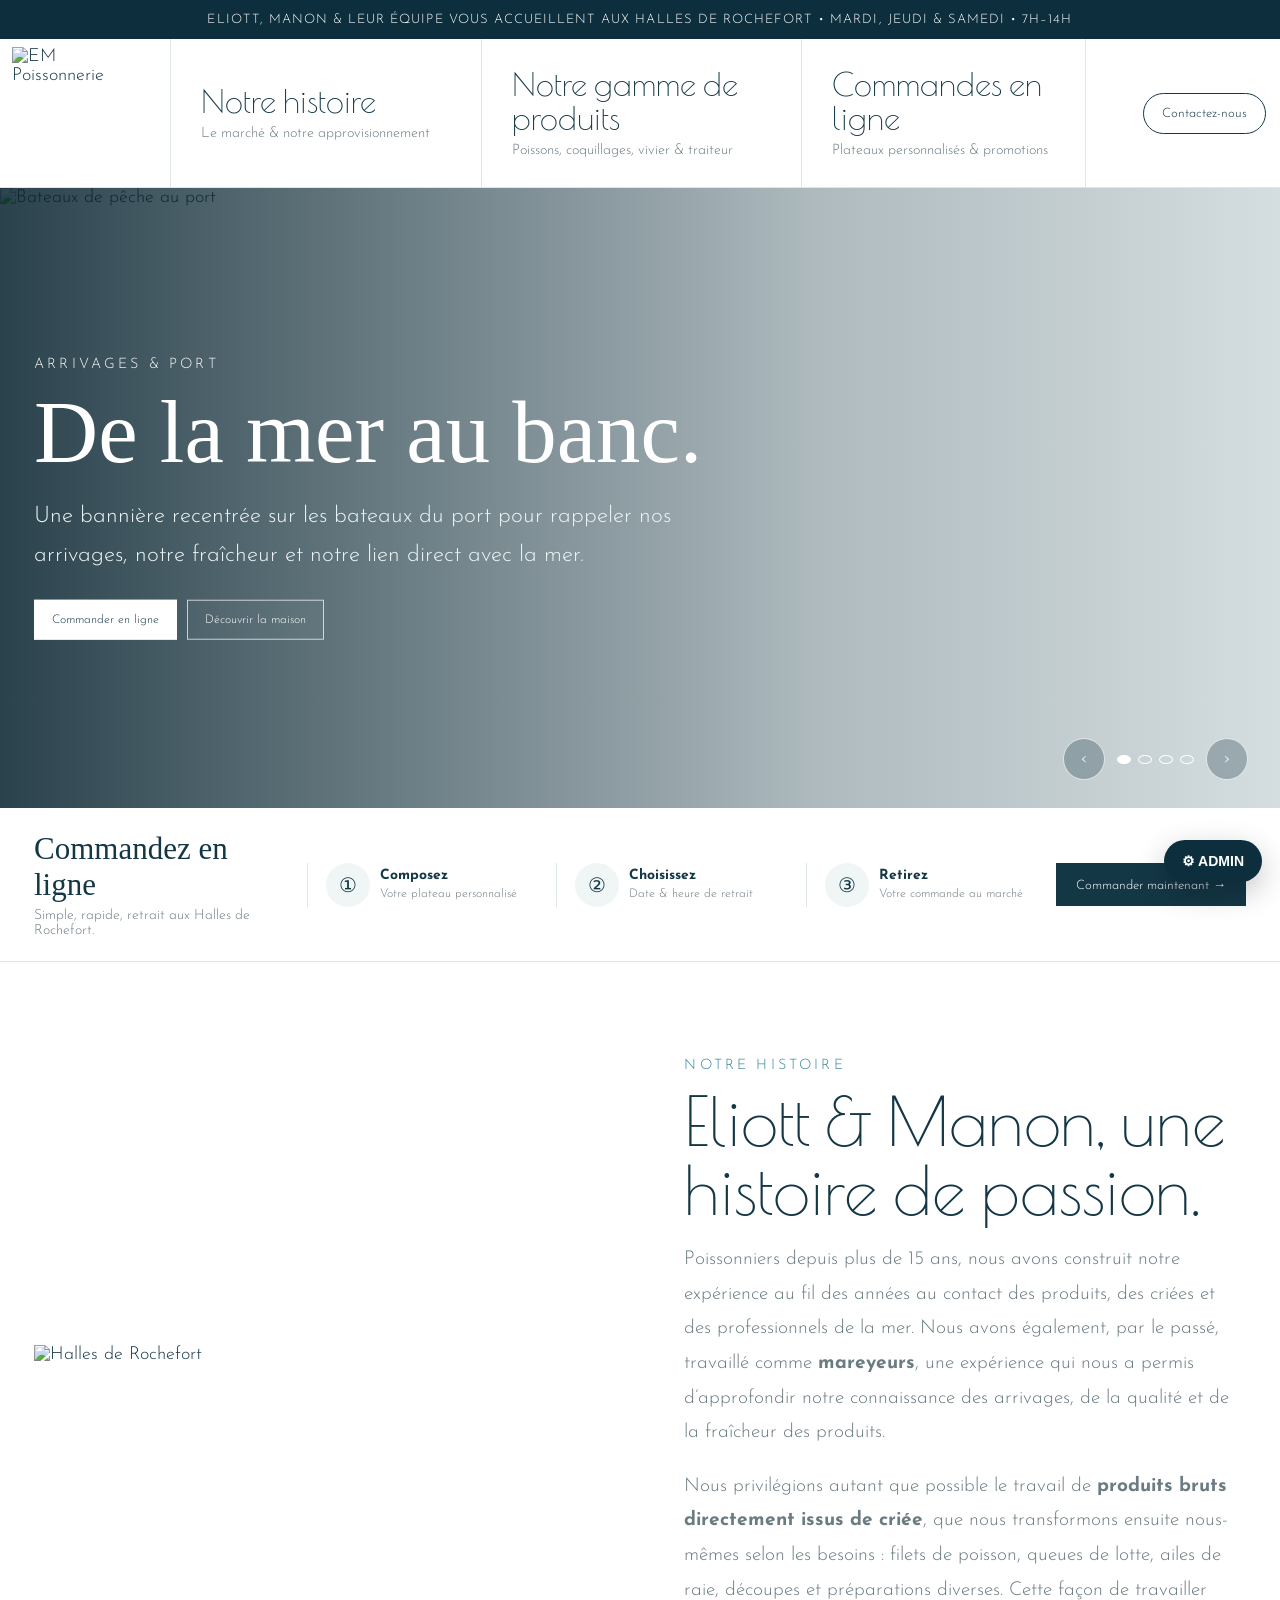
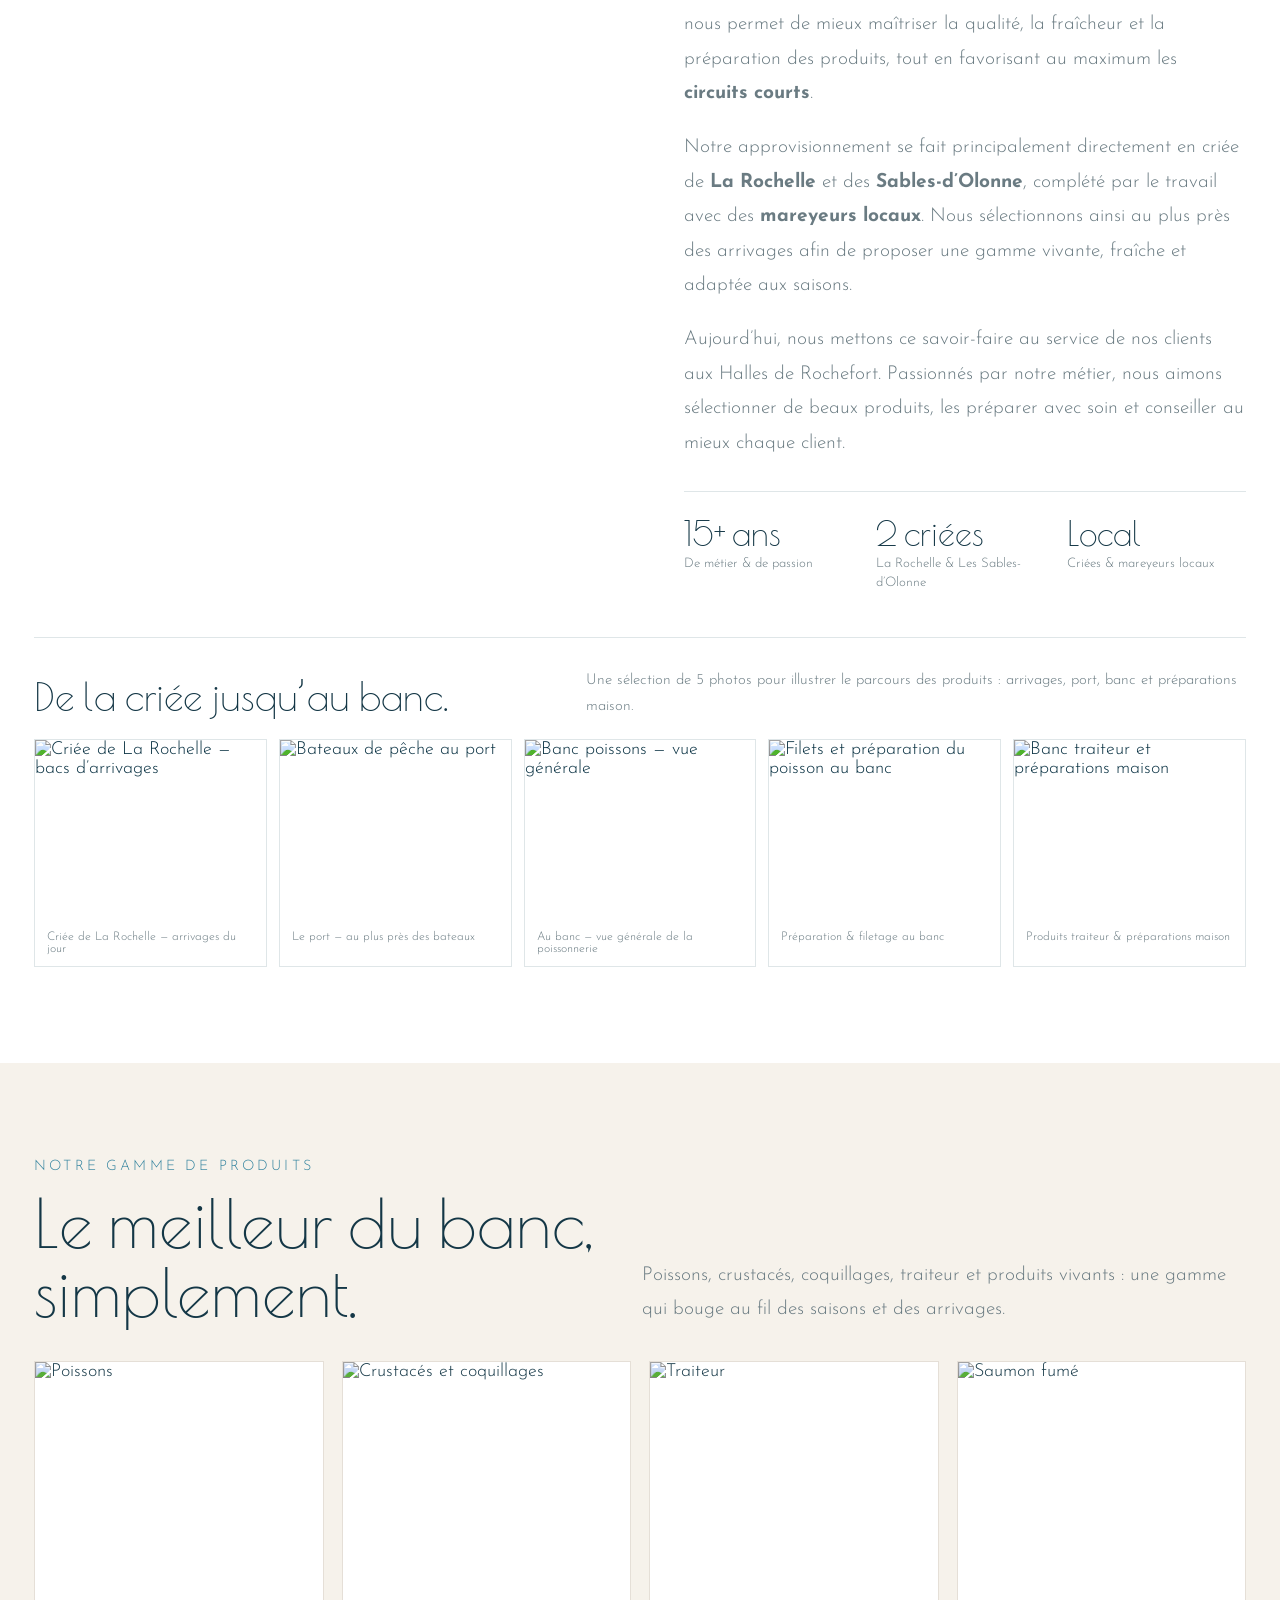
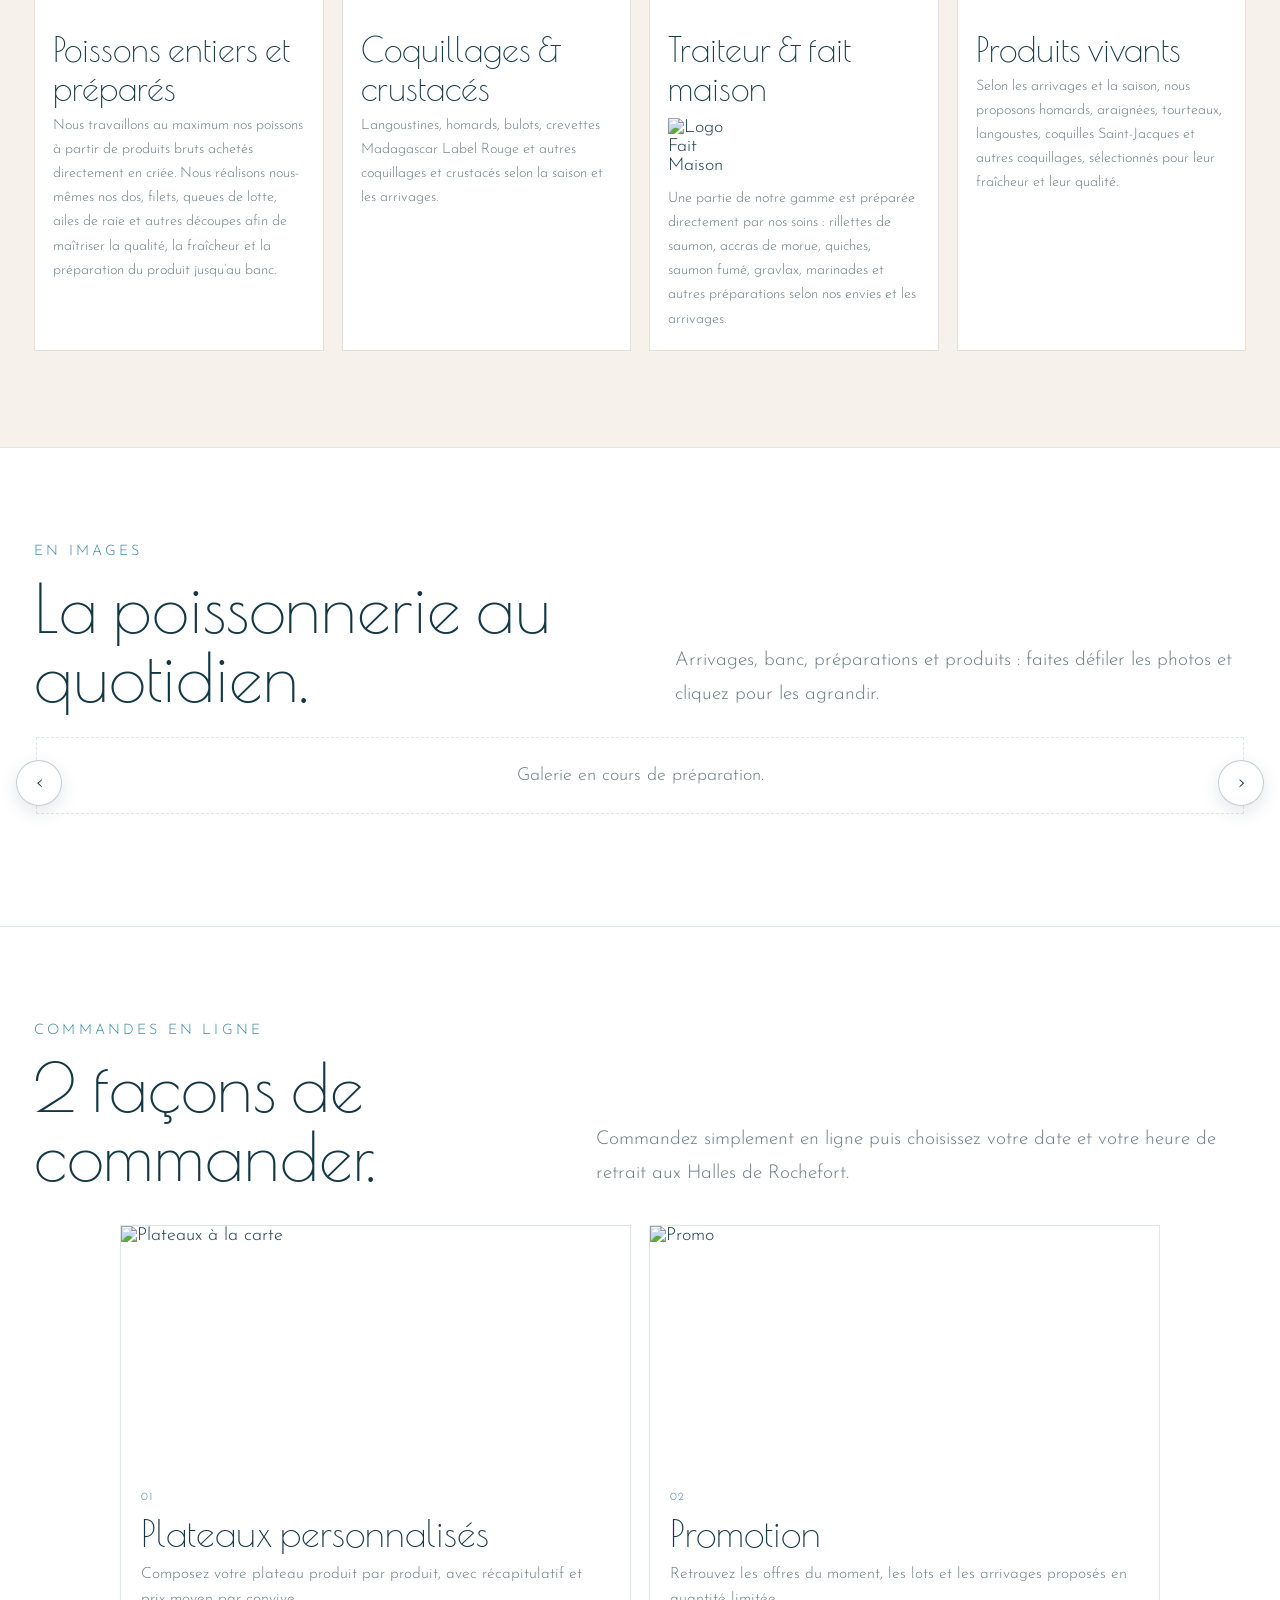
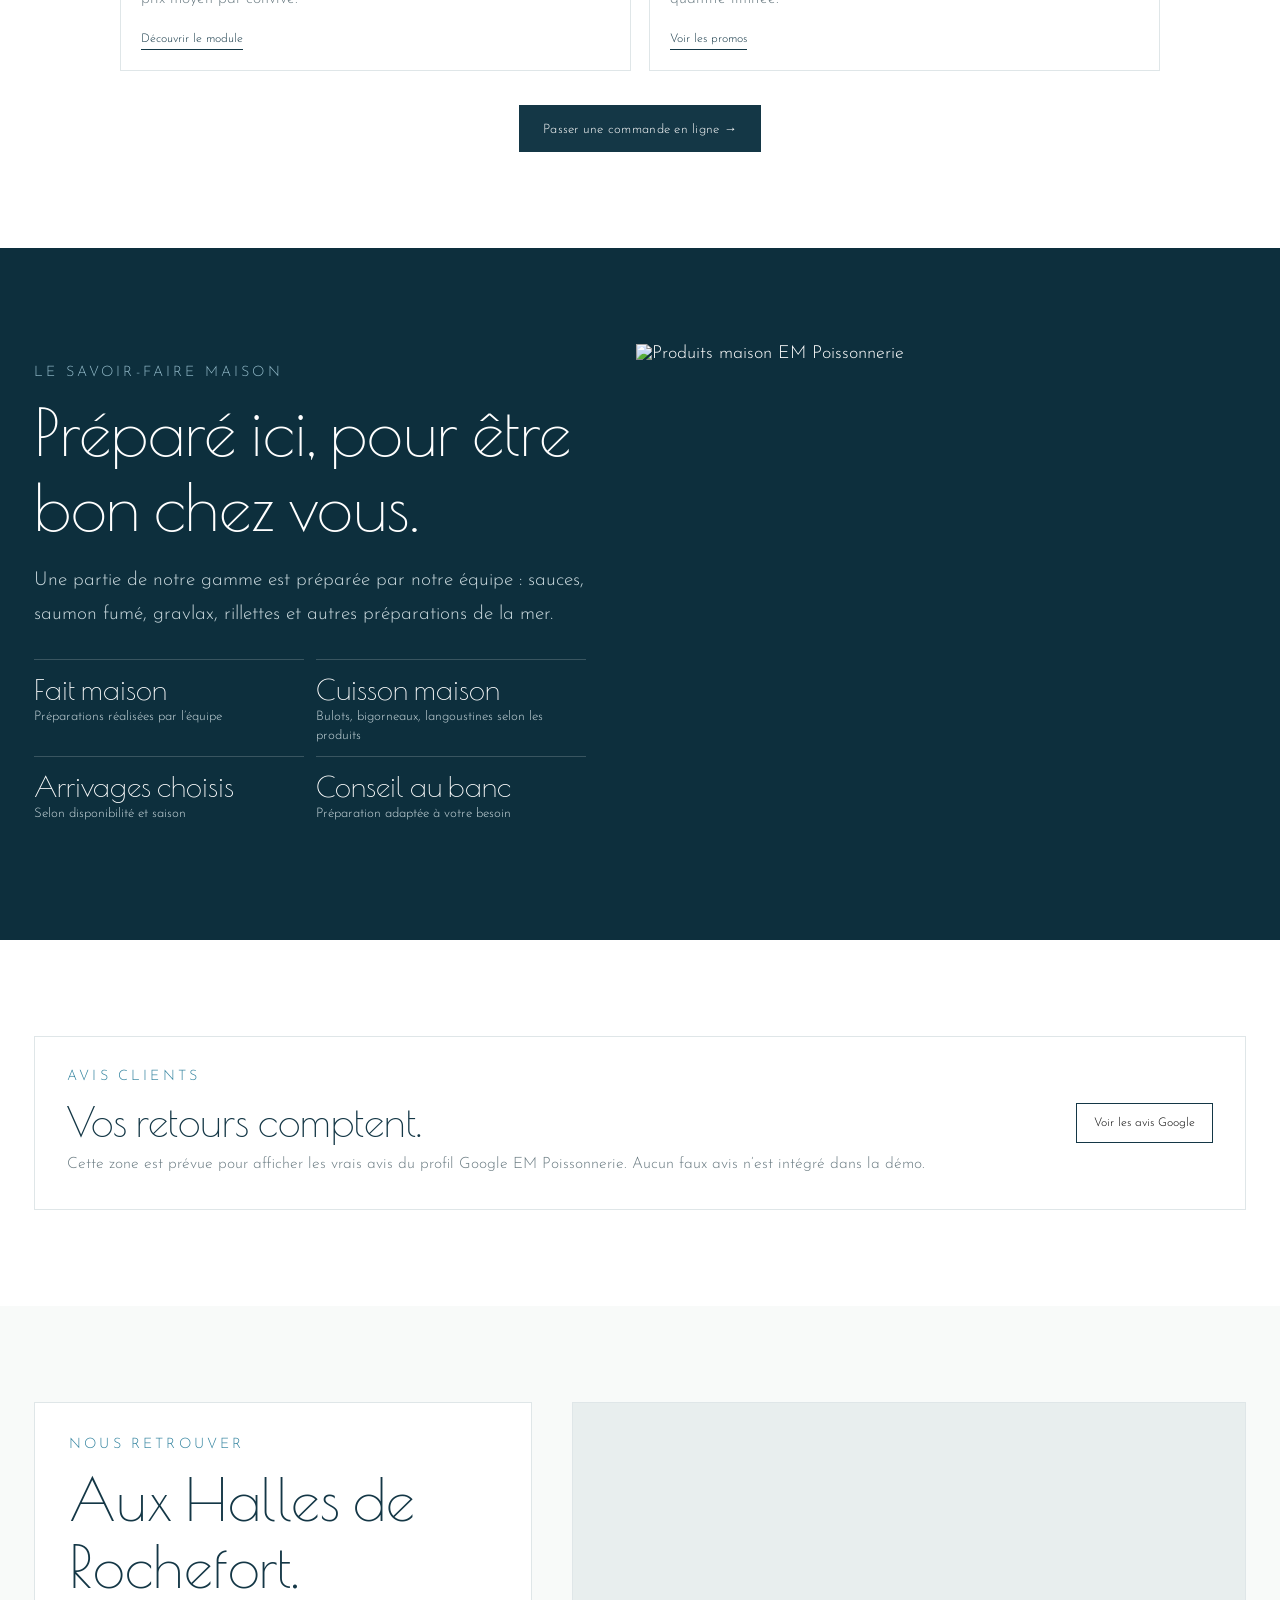
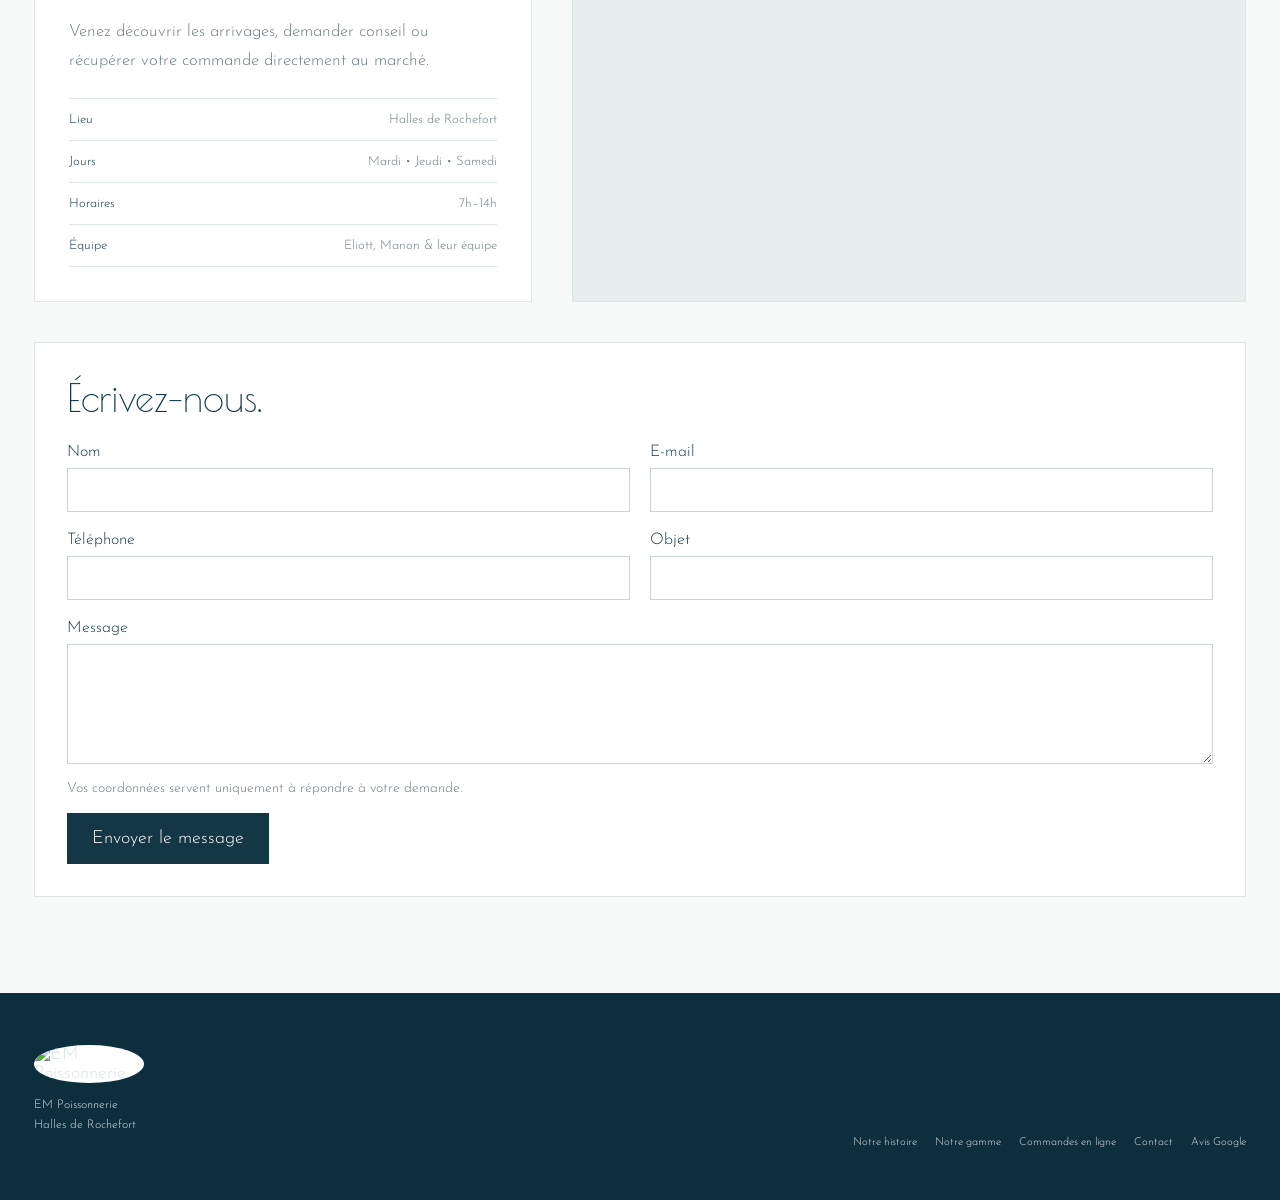
==== commit 73aca15f: "Add horizontal click-to-enlarge homepage gallery" ====
--- a/site/index.html
+++ b/site/index.html
@@ -192,6 +192,24 @@
 .gamme-card .fait-maison-badge{width:58px;height:auto;object-fit:contain;display:block;margin:10px 0 12px;filter:none;}
 .gamme-card p{line-height:1.68;}
 @media(max-width:650px){.gamme-card .fait-maison-badge{width:50px;}}
+
+/* Galerie photos dynamique */
+.photo-gallery{background:#fff;border-top:1px solid var(--line);border-bottom:1px solid var(--line)}
+.photo-gallery .section-head{margin-bottom:24px}
+.gallery-shell{position:relative}
+.gallery-track{display:flex;gap:16px;overflow-x:auto;scroll-snap-type:x mandatory;scroll-behavior:smooth;padding:2px 2px 16px;scrollbar-width:thin;overscroll-behavior-inline:contain}
+.gallery-track::-webkit-scrollbar{height:8px}.gallery-track::-webkit-scrollbar-thumb{background:#cbd6d9;border-radius:999px}
+.gallery-item{flex:0 0 min(32vw,430px);height:300px;scroll-snap-align:start;border:0;padding:0;background:#eef2f3;overflow:hidden;cursor:zoom-in}
+.gallery-item img{width:100%;height:100%;object-fit:cover;transition:transform .25s ease}
+.gallery-item:hover img{transform:scale(1.025)}
+.gallery-nav{position:absolute;top:50%;transform:translateY(-50%);z-index:3;width:46px;height:46px;border-radius:50%;border:1px solid rgba(20,55,70,.25);background:rgba(255,255,255,.94);color:var(--ink);font-size:24px;cursor:pointer;box-shadow:0 6px 18px rgba(20,55,70,.12)}
+.gallery-nav.prev{left:-18px}.gallery-nav.next{right:-18px}
+.gallery-lightbox{position:fixed;inset:0;z-index:9999;background:rgba(5,20,27,.92);display:none;align-items:center;justify-content:center;padding:28px}
+.gallery-lightbox.open{display:flex}.gallery-lightbox img{max-width:min(94vw,1600px);max-height:90vh;object-fit:contain;box-shadow:0 18px 60px rgba(0,0,0,.5)}
+.gallery-lightbox-close{position:fixed;top:18px;right:22px;width:46px;height:46px;border-radius:50%;border:1px solid rgba(255,255,255,.55);background:rgba(255,255,255,.08);color:#fff;font-size:28px;cursor:pointer}
+.gallery-empty{padding:28px;border:1px dashed var(--line);color:var(--muted);text-align:center;width:100%}
+@media(max-width:900px){.gallery-item{flex-basis:72vw;height:280px}.gallery-nav{display:none}}
+@media(max-width:650px){.gallery-item{flex-basis:84vw;height:240px}}
 </style>
 <script type="application/ld+json">
 {
@@ -287,6 +305,23 @@
 </div>
 </div>
 </section>
+<section class="section photo-gallery" id="galerie">
+<div class="wrap">
+<div class="section-head">
+<div><div class="eyebrow">En images</div><h2>La poissonnerie au quotidien.</h2></div>
+<p>Arrivages, banc, préparations et produits : faites défiler les photos et cliquez pour les agrandir.</p>
+</div>
+<div class="gallery-shell">
+<button class="gallery-nav prev" id="galleryPrev" type="button" aria-label="Photos précédentes">‹</button>
+<div class="gallery-track" id="galleryTrack" aria-label="Galerie photos EM Poissonnerie"><div class="gallery-empty">Chargement des photos…</div></div>
+<button class="gallery-nav next" id="galleryNext" type="button" aria-label="Photos suivantes">›</button>
+</div>
+</div>
+</section>
+<div class="gallery-lightbox" id="galleryLightbox" aria-hidden="true">
+<button class="gallery-lightbox-close" id="galleryClose" type="button" aria-label="Fermer">×</button>
+<img id="galleryLightboxImage" alt="Photo agrandie EM Poissonnerie">
+</div>
 <section class="section commandes" id="commandes">
 <div class="wrap">
 <div class="section-head">
@@ -492,6 +527,35 @@
 });
 </script>
 
+<script>
+(()=>{
+ const track=document.getElementById('galleryTrack');
+ const lightbox=document.getElementById('galleryLightbox');
+ const lightboxImg=document.getElementById('galleryLightboxImage');
+ const close=document.getElementById('galleryClose');
+ const prev=document.getElementById('galleryPrev');
+ const next=document.getElementById('galleryNext');
+ if(!track)return;
+ function open(src){lightboxImg.src=src;lightbox.classList.add('open');lightbox.setAttribute('aria-hidden','false');document.body.style.overflow='hidden'}
+ function shut(){lightbox.classList.remove('open');lightbox.setAttribute('aria-hidden','true');lightboxImg.removeAttribute('src');document.body.style.overflow=''}
+ function render(rows){
+   if(!Array.isArray(rows)||!rows.length){track.innerHTML='<div class="gallery-empty">Galerie en cours de préparation.</div>';return}
+   track.innerHTML='';
+   rows.forEach((row,i)=>{
+     const btn=document.createElement('button');btn.className='gallery-item';btn.type='button';btn.setAttribute('aria-label','Agrandir la photo '+(i+1));
+     const img=document.createElement('img');img.loading='lazy';img.decoding='async';img.alt='EM Poissonnerie — photo '+(i+1);img.src=row.url;
+     btn.appendChild(img);btn.addEventListener('click',()=>open(row.url));track.appendChild(btn);
+   });
+ }
+ fetch('/api/gallery',{cache:'no-store'}).then(r=>r.ok?r.json():Promise.reject()).then(d=>render(d.gallery)).catch(()=>render([]));
+ prev?.addEventListener('click',()=>track.scrollBy({left:-Math.max(320,track.clientWidth*.8),behavior:'smooth'}));
+ next?.addEventListener('click',()=>track.scrollBy({left:Math.max(320,track.clientWidth*.8),behavior:'smooth'}));
+ close?.addEventListener('click',shut);lightbox?.addEventListener('click',e=>{if(e.target===lightbox)shut()});
+ addEventListener('keydown',e=>{if(e.key==='Escape'&&lightbox?.classList.contains('open'))shut()});
+ let timer=setInterval(()=>{if(document.hidden||matchMedia('(prefers-reduced-motion: reduce)').matches)return;if(track.scrollWidth<=track.clientWidth)return;const nearEnd=track.scrollLeft+track.clientWidth>=track.scrollWidth-30;track.scrollTo({left:nearEnd?0:track.scrollLeft+Math.max(280,track.clientWidth*.55),behavior:'smooth'})},4500);
+ track.addEventListener('pointerdown',()=>{clearInterval(timer);timer=null},{once:true});
+})();
+</script>
 <script src="assets/admin/admin.js"></script>
 </body>
 </html>
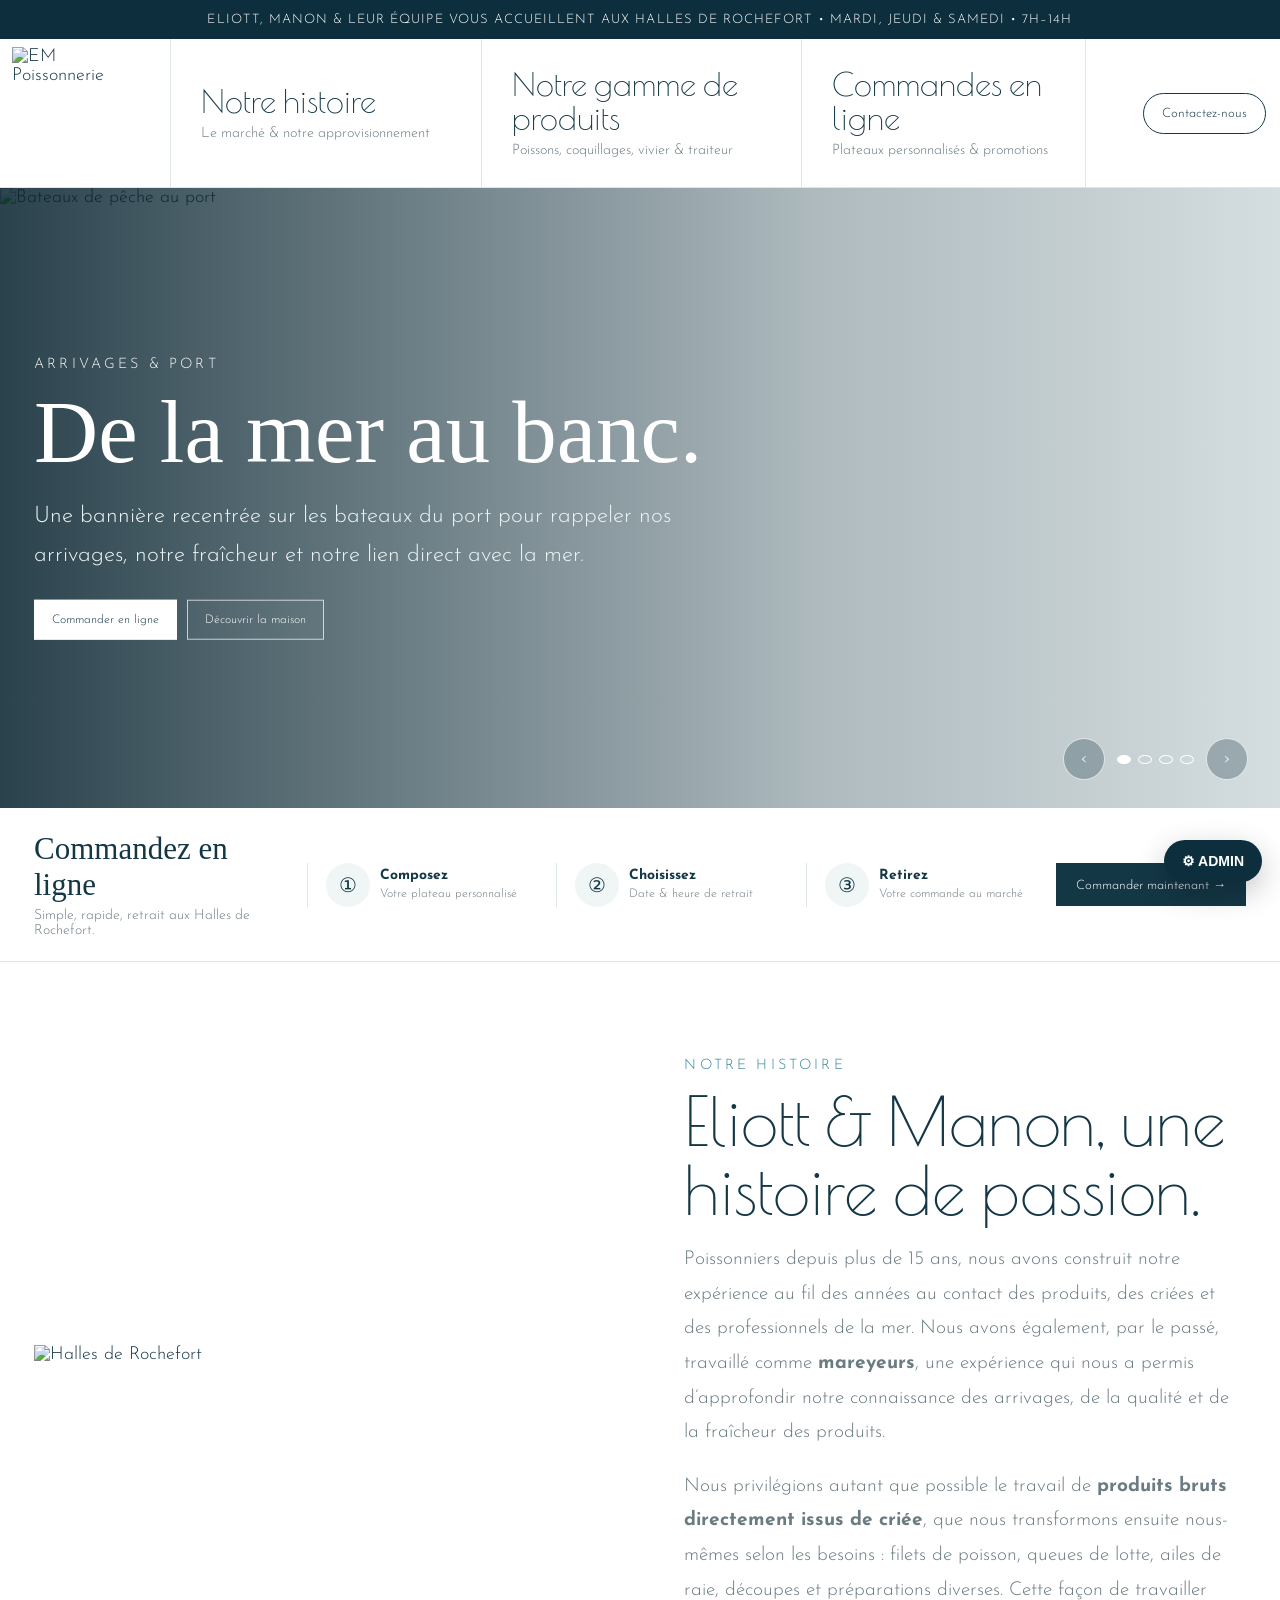
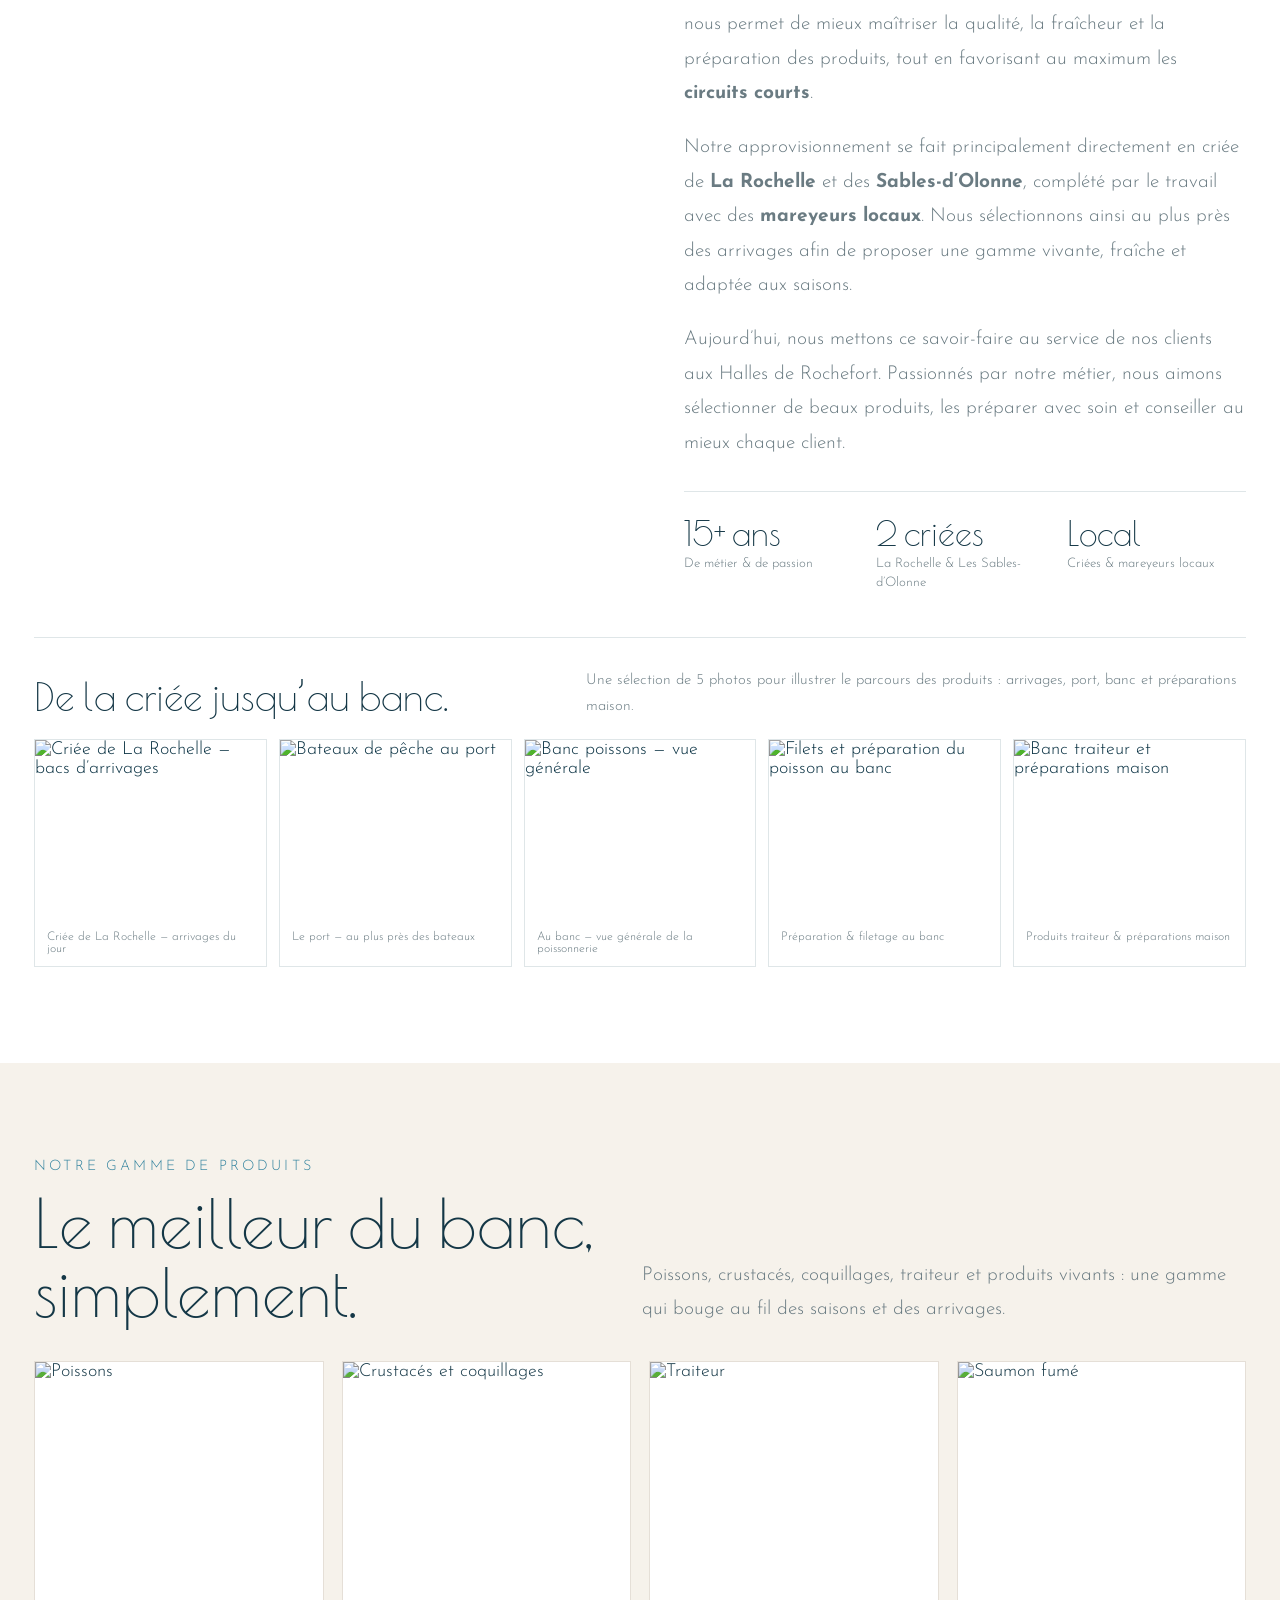
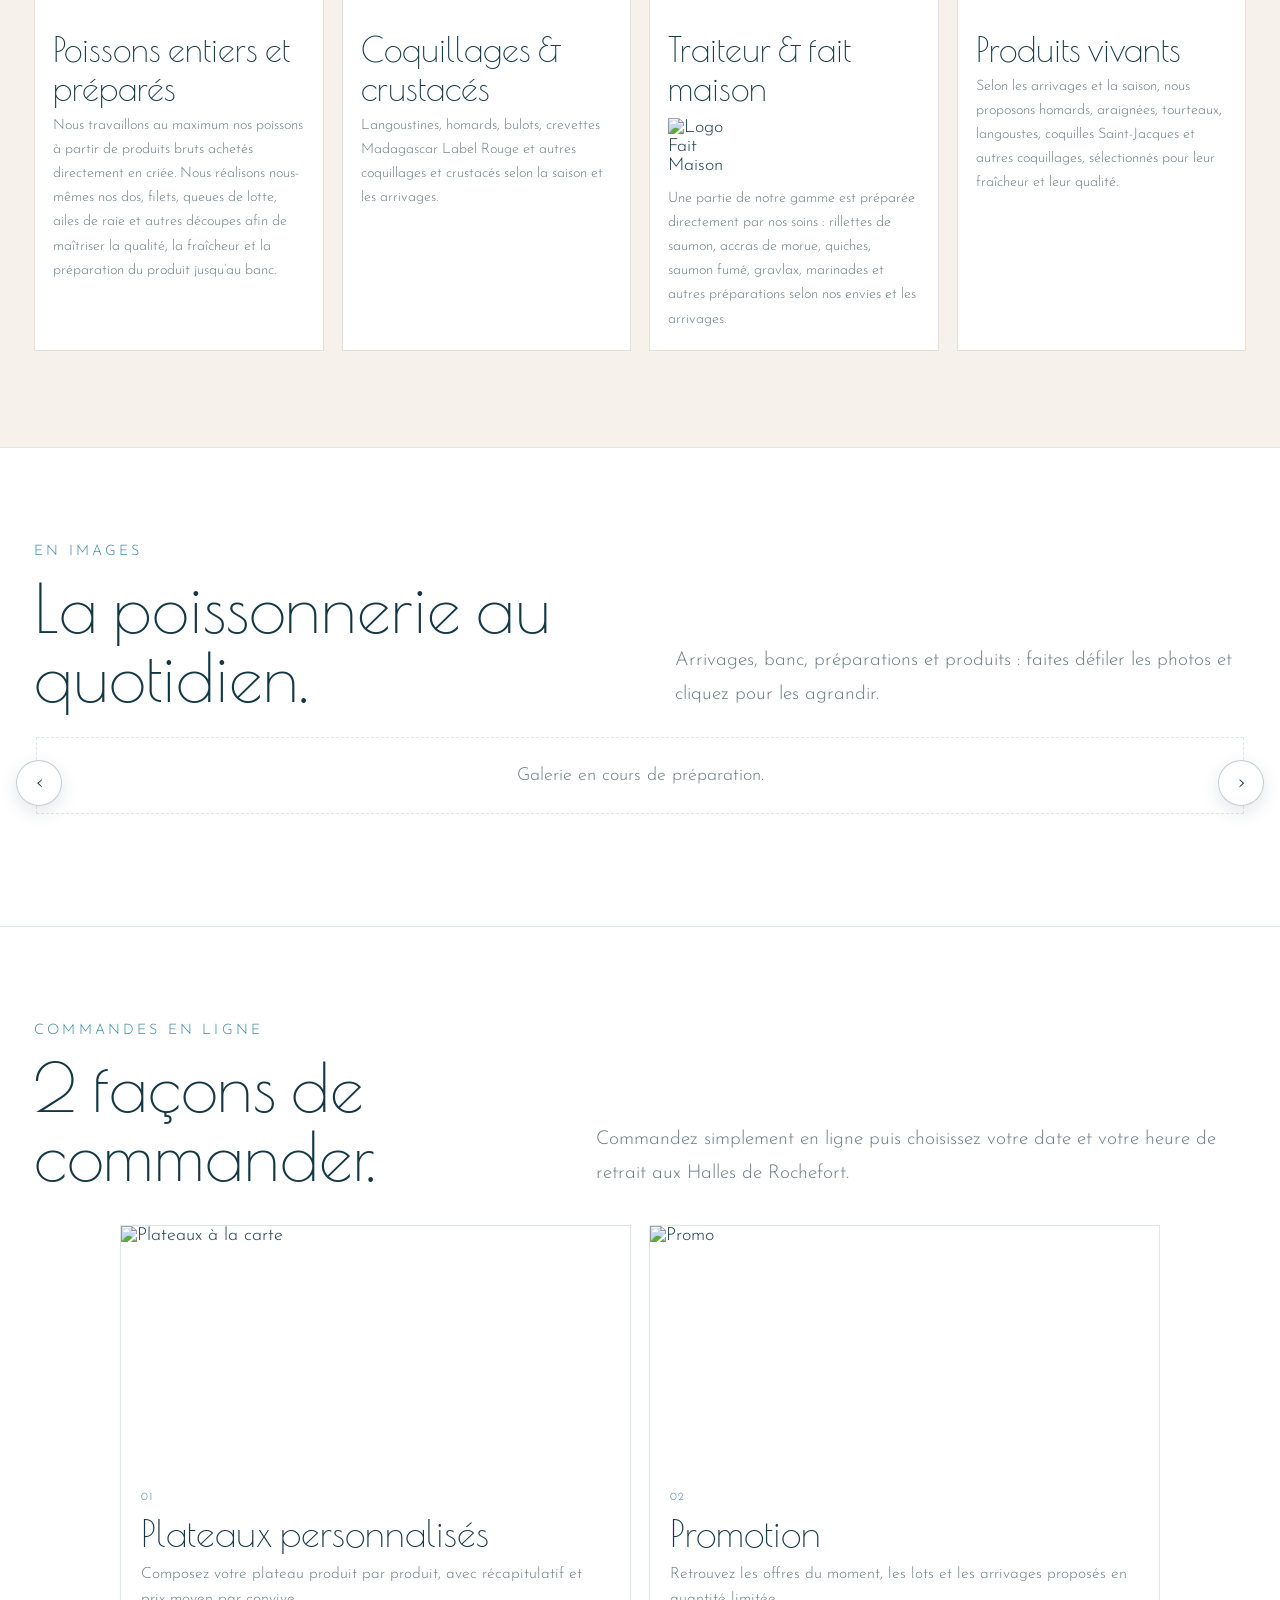
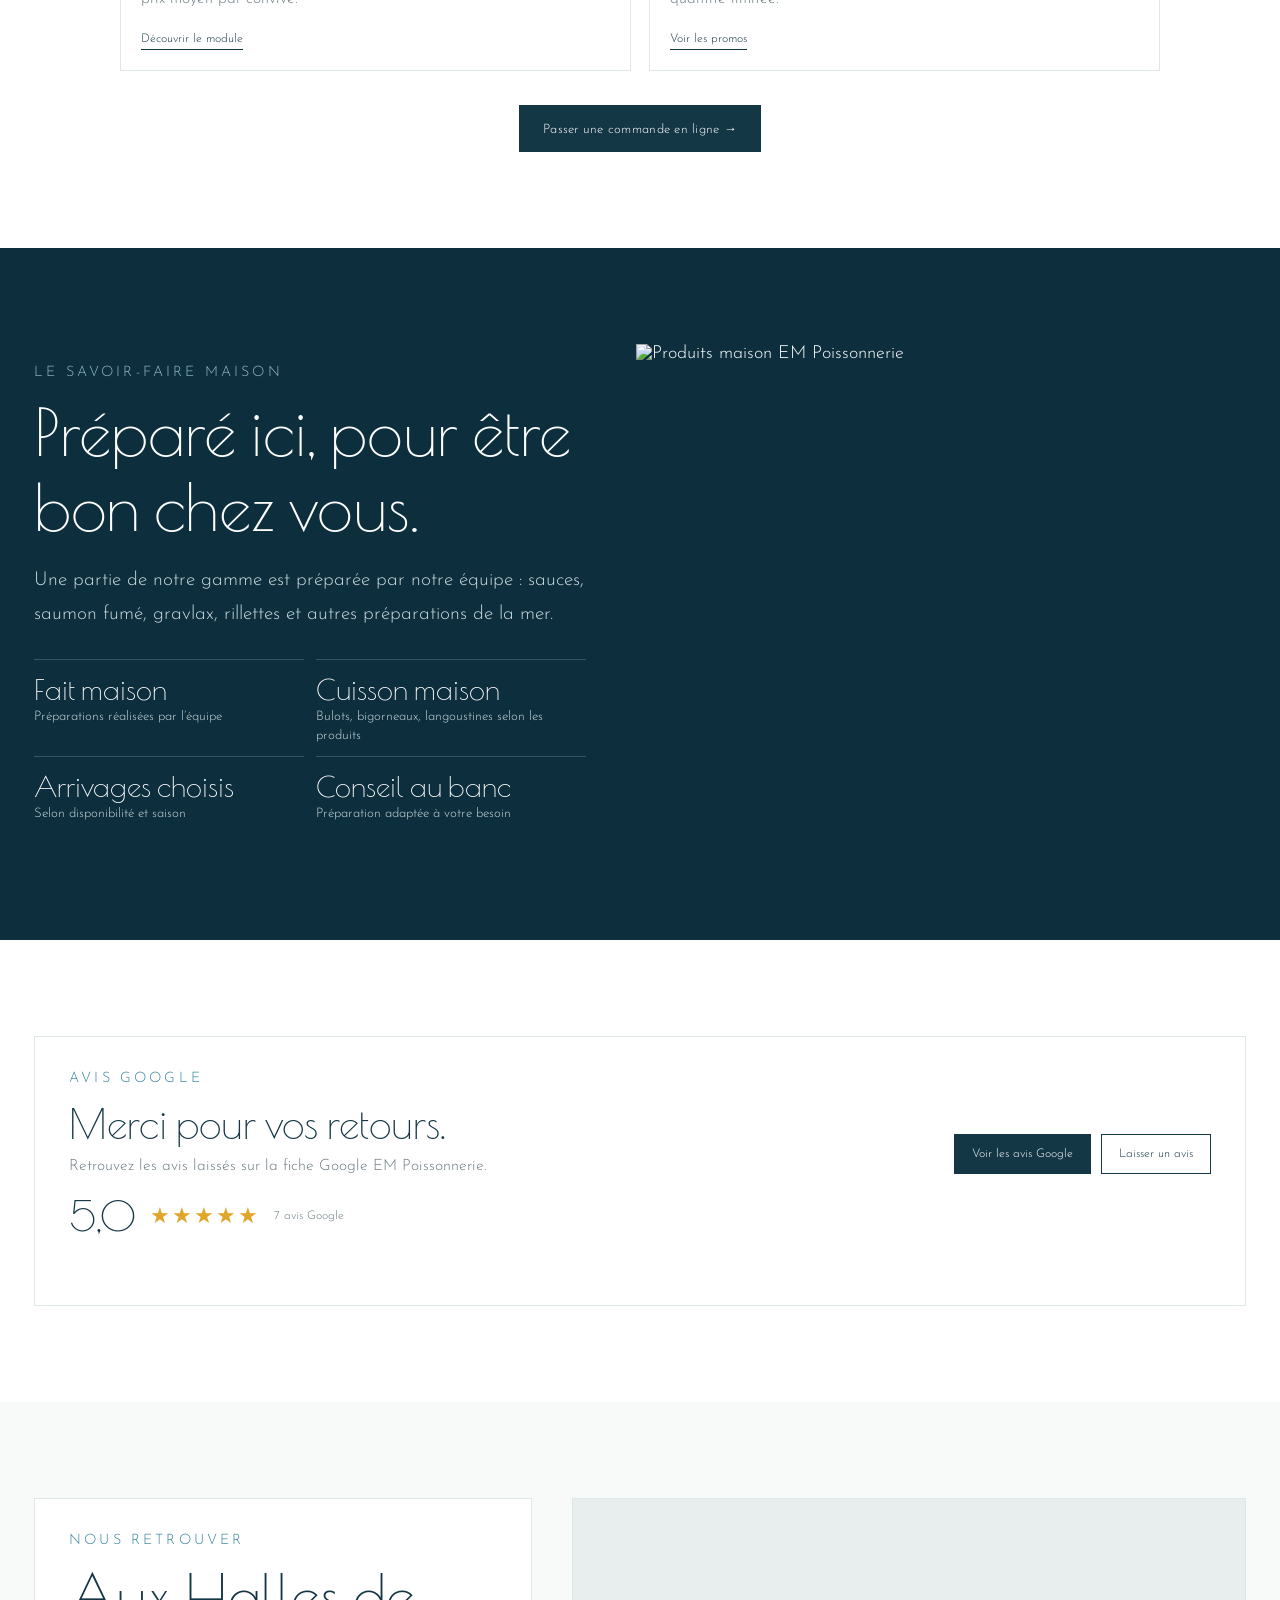
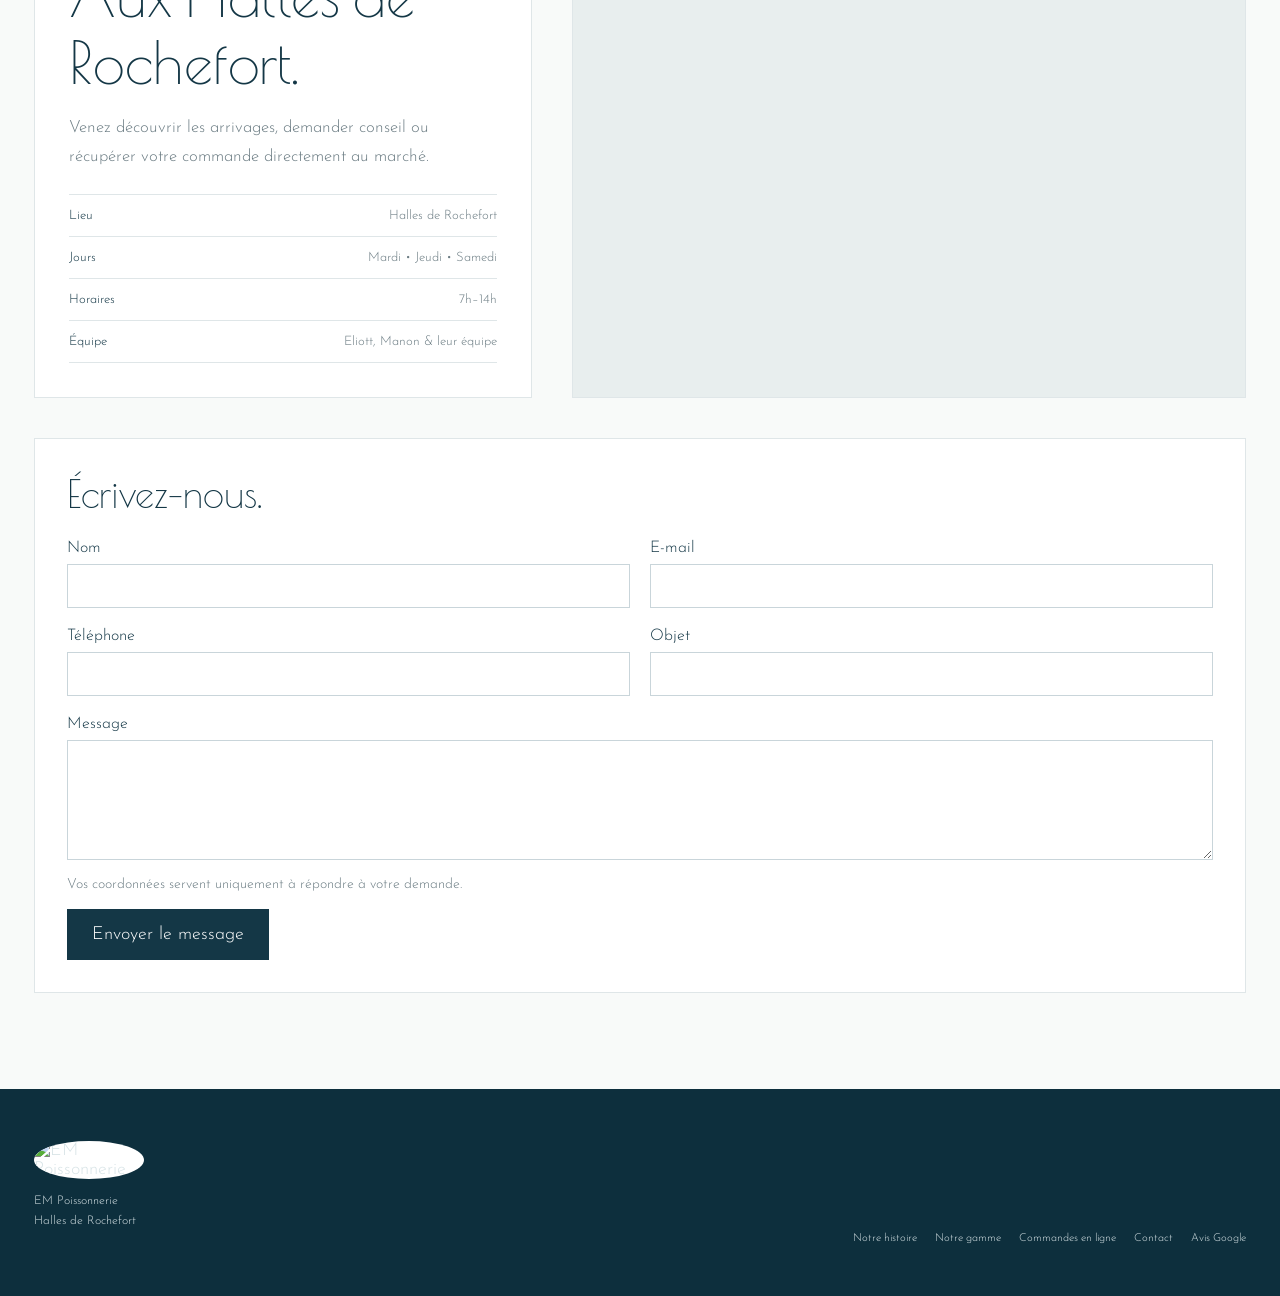
==== commit 792d53bb: "Connect homepage Google reviews section" ====
--- a/site/index.html
+++ b/site/index.html
@@ -97,10 +97,22 @@
 .maison-item span{font-size:11px;color:#c8d7dc}
 
 .reviews{background:#fff}
-.review-shell{border:1px solid var(--line);padding:32px;display:grid;grid-template-columns:1fr auto;gap:30px;align-items:center}
-.review-shell h3{font-size:34px;margin:0 0 7px}
-.review-shell p{color:var(--muted);font-size:13px;line-height:1.65;margin:0}
-.review-btn{border:1px solid var(--ink);padding:13px 17px;font-size:12px;background:#fff;white-space:nowrap}
+.review-shell{border:1px solid var(--line);padding:34px;display:grid;grid-template-columns:1fr auto;gap:30px;align-items:center}
+.review-shell h3{font-size:40px;margin:0 0 7px}
+.review-shell p{color:var(--muted);font-size:14px;line-height:1.65;margin:0}
+.review-summary{display:flex;align-items:center;gap:14px;margin-top:16px;flex-wrap:wrap}
+.review-score{font-family:"Poiret One",sans-serif;font-size:42px;line-height:1}
+.review-stars{color:#e0a629;font-size:22px;letter-spacing:2px}
+.review-count{font-size:12px;color:var(--muted)}
+.review-actions{display:flex;gap:10px;flex-wrap:wrap;justify-content:flex-end}
+.review-btn{border:1px solid var(--ink);padding:13px 17px;font-size:12px;background:#fff;white-space:nowrap;cursor:pointer}
+.review-btn.primary{background:var(--ink);color:#fff}
+.review-list{grid-column:1/-1;display:grid;grid-template-columns:repeat(3,1fr);gap:14px;margin-top:4px}
+.review-card{border:1px solid var(--line);background:#fff;padding:18px;min-height:160px}
+.review-card-head{display:flex;justify-content:space-between;gap:12px;align-items:start;margin-bottom:10px}
+.review-card strong{font-size:14px}.review-card .stars{color:#e0a629;letter-spacing:1px}
+.review-card p{font-size:13px;line-height:1.65}.review-card small{display:block;color:var(--muted);font-size:11px;margin-top:10px}
+@media(max-width:900px){.review-shell{grid-template-columns:1fr}.review-actions{justify-content:flex-start}.review-list{grid-template-columns:1fr}}
 
 .contact-section{background:#f8faf9}
 .contact-grid{display:grid;grid-template-columns:.85fr 1.15fr;gap:40px;align-items:stretch}
@@ -357,11 +369,22 @@
 <img alt="Produits maison EM Poissonnerie" src="assets/embedded/96a873abf524ab09.jpg"/>
 </div>
 </section>
-<section class="section reviews">
+<section class="section reviews" id="avis">
 <div class="wrap">
 <div class="review-shell">
-<div><div class="eyebrow">Avis clients</div><h3>Vos retours comptent.</h3><p>Cette zone est prévue pour afficher les vrais avis du profil Google EM Poissonnerie. Aucun faux avis n’est intégré dans la démo.</p></div>
-<button class="review-btn" onclick="alert('À connecter au profil Google Business EM Poissonnerie.')" type="button">Voir les avis Google</button>
+<div>
+<div class="eyebrow">Avis Google</div>
+<h3>Merci pour vos retours.</h3>
+<p>Retrouvez les avis laissés sur la fiche Google EM Poissonnerie.</p>
+<div class="review-summary" id="googleReviewSummary">
+<span class="review-score">5,0</span><span class="review-stars" aria-label="5 étoiles">★★★★★</span><span class="review-count">7 avis Google</span>
+</div>
+</div>
+<div class="review-actions">
+<a class="review-btn primary" id="googleReviewsLink" href="https://www.google.com/maps/search/?api=1&query=EM%20Poissonnerie%20Rochefort&query_place_id=ChIJozMvSiFBAUgR1ufCzTSG1rI" target="_blank" rel="noopener">Voir les avis Google</a>
+<a class="review-btn" id="googleWriteReviewLink" href="https://search.google.com/local/writereview?placeid=ChIJozMvSiFBAUgR1ufCzTSG1rI" target="_blank" rel="noopener">Laisser un avis</a>
+</div>
+<div class="review-list" id="googleReviewList" hidden></div>
 </div>
 </div>
 </section>
@@ -404,7 +427,7 @@
 <footer>
 <div class="footer-inner">
 <div><img alt="EM Poissonnerie" src="assets/embedded/4fea9353698d0494.png"/><p>EM Poissonnerie<br/>Halles de Rochefort</p></div>
-<div class="footer-links"><a class="footer-link" href="/#histoire"><span>Notre histoire</span></a><a class="footer-link" href="/#gamme"><span>Notre gamme</span></a><a class="footer-link" href="/commandes/index.html"><span>Commandes en ligne</span></a><a class="footer-link" href="/#contact"><span>Contact</span></a><span>Avis Google</span></div>
+<div class="footer-links"><a class="footer-link" href="/#histoire"><span>Notre histoire</span></a><a class="footer-link" href="/#gamme"><span>Notre gamme</span></a><a class="footer-link" href="/commandes/index.html"><span>Commandes en ligne</span></a><a class="footer-link" href="/#contact"><span>Contact</span></a><a class="footer-link" href="/#avis"><span>Avis Google</span></a></div>
 </div>
 </footer>
 <script>
@@ -527,6 +550,36 @@
 });
 </script>
 
+<script>
+(()=>{
+ const summary=document.getElementById('googleReviewSummary');
+ const list=document.getElementById('googleReviewList');
+ const reviewsLink=document.getElementById('googleReviewsLink');
+ const writeLink=document.getElementById('googleWriteReviewLink');
+ if(!summary)return;
+ const esc=s=>String(s??'').replace(/[&<>"']/g,c=>({'&':'&amp;','<':'&lt;','>':'&gt;','"':'&quot;',"'":'&#39;'}[c]));
+ fetch('/api/google-reviews',{cache:'no-store'})
+   .then(r=>r.ok?r.json():Promise.reject())
+   .then(data=>{
+     if(data.maps_url)reviewsLink.href=data.maps_url;
+     if(data.write_review_url)writeLink.href=data.write_review_url;
+     if(Number.isFinite(Number(data.rating))&&Number.isFinite(Number(data.review_count))){
+       const rating=Number(data.rating);
+       summary.innerHTML='<span class="review-score">'+rating.toLocaleString('fr-FR',{minimumFractionDigits:1,maximumFractionDigits:1})+'</span>'+
+         '<span class="review-stars" aria-label="'+esc(rating)+' étoiles">★★★★★</span>'+
+         '<span class="review-count">'+Number(data.review_count).toLocaleString('fr-FR')+' avis Google</span>';
+     }
+     if(data.connected&&Array.isArray(data.reviews)&&data.reviews.length){
+       list.hidden=false;
+       list.innerHTML=data.reviews.slice(0,3).map(r=>{
+         const stars='★'.repeat(Math.max(0,Math.min(5,Number(r.rating)||0)))+'☆'.repeat(Math.max(0,5-Math.min(5,Number(r.rating)||0)));
+         return '<article class="review-card"><div class="review-card-head"><strong>'+esc(r.author||'Client Google')+'</strong><span class="stars">'+stars+'</span></div>'+
+           '<p>'+esc(r.text||'')+'</p>'+(r.relative_time?'<small>'+esc(r.relative_time)+'</small>':'')+'</article>';
+       }).join('');
+     }
+   }).catch(()=>{});
+})();
+</script>
 <script>
 (()=>{
  const track=document.getElementById('galleryTrack');
@@ -557,5 +610,6 @@
 })();
 </script>
 <script src="assets/admin/admin.js"></script>
+<script src="assets/admin/gallery-admin.js"></script>
 </body>
 </html>
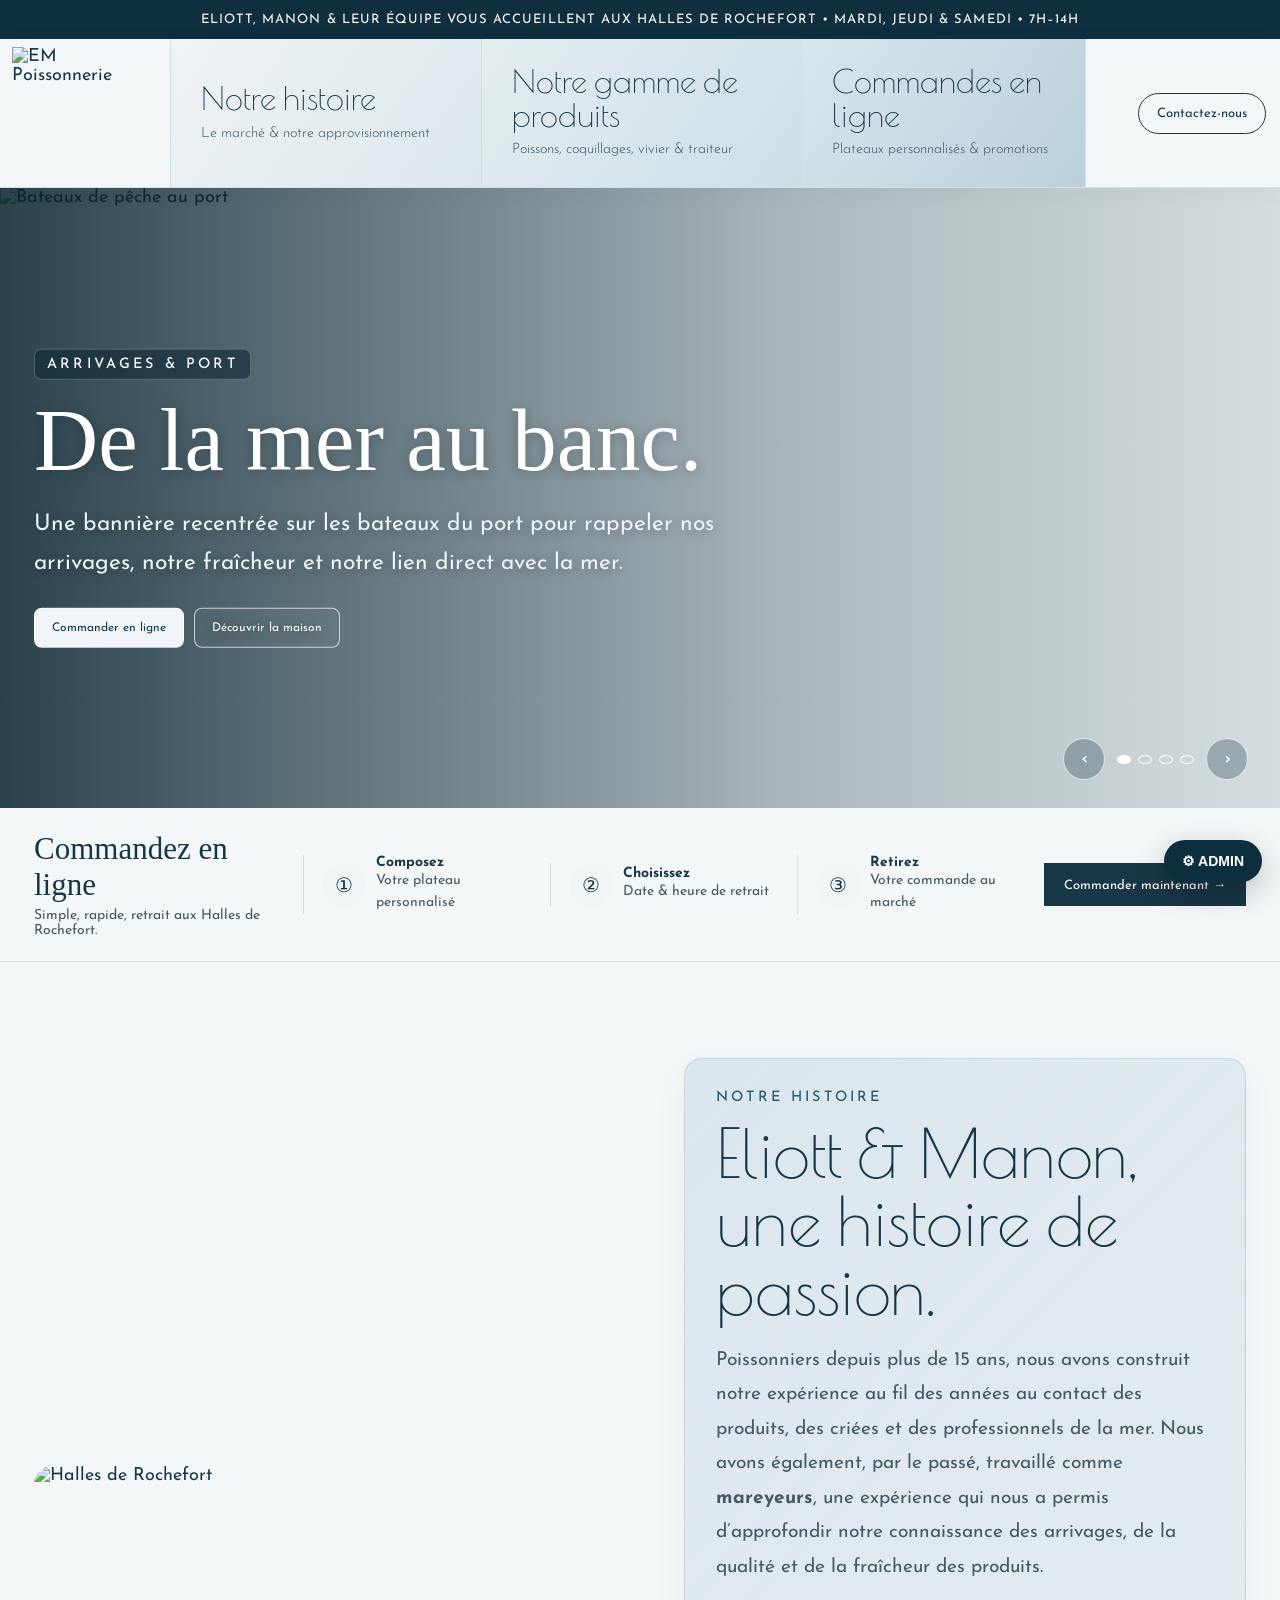
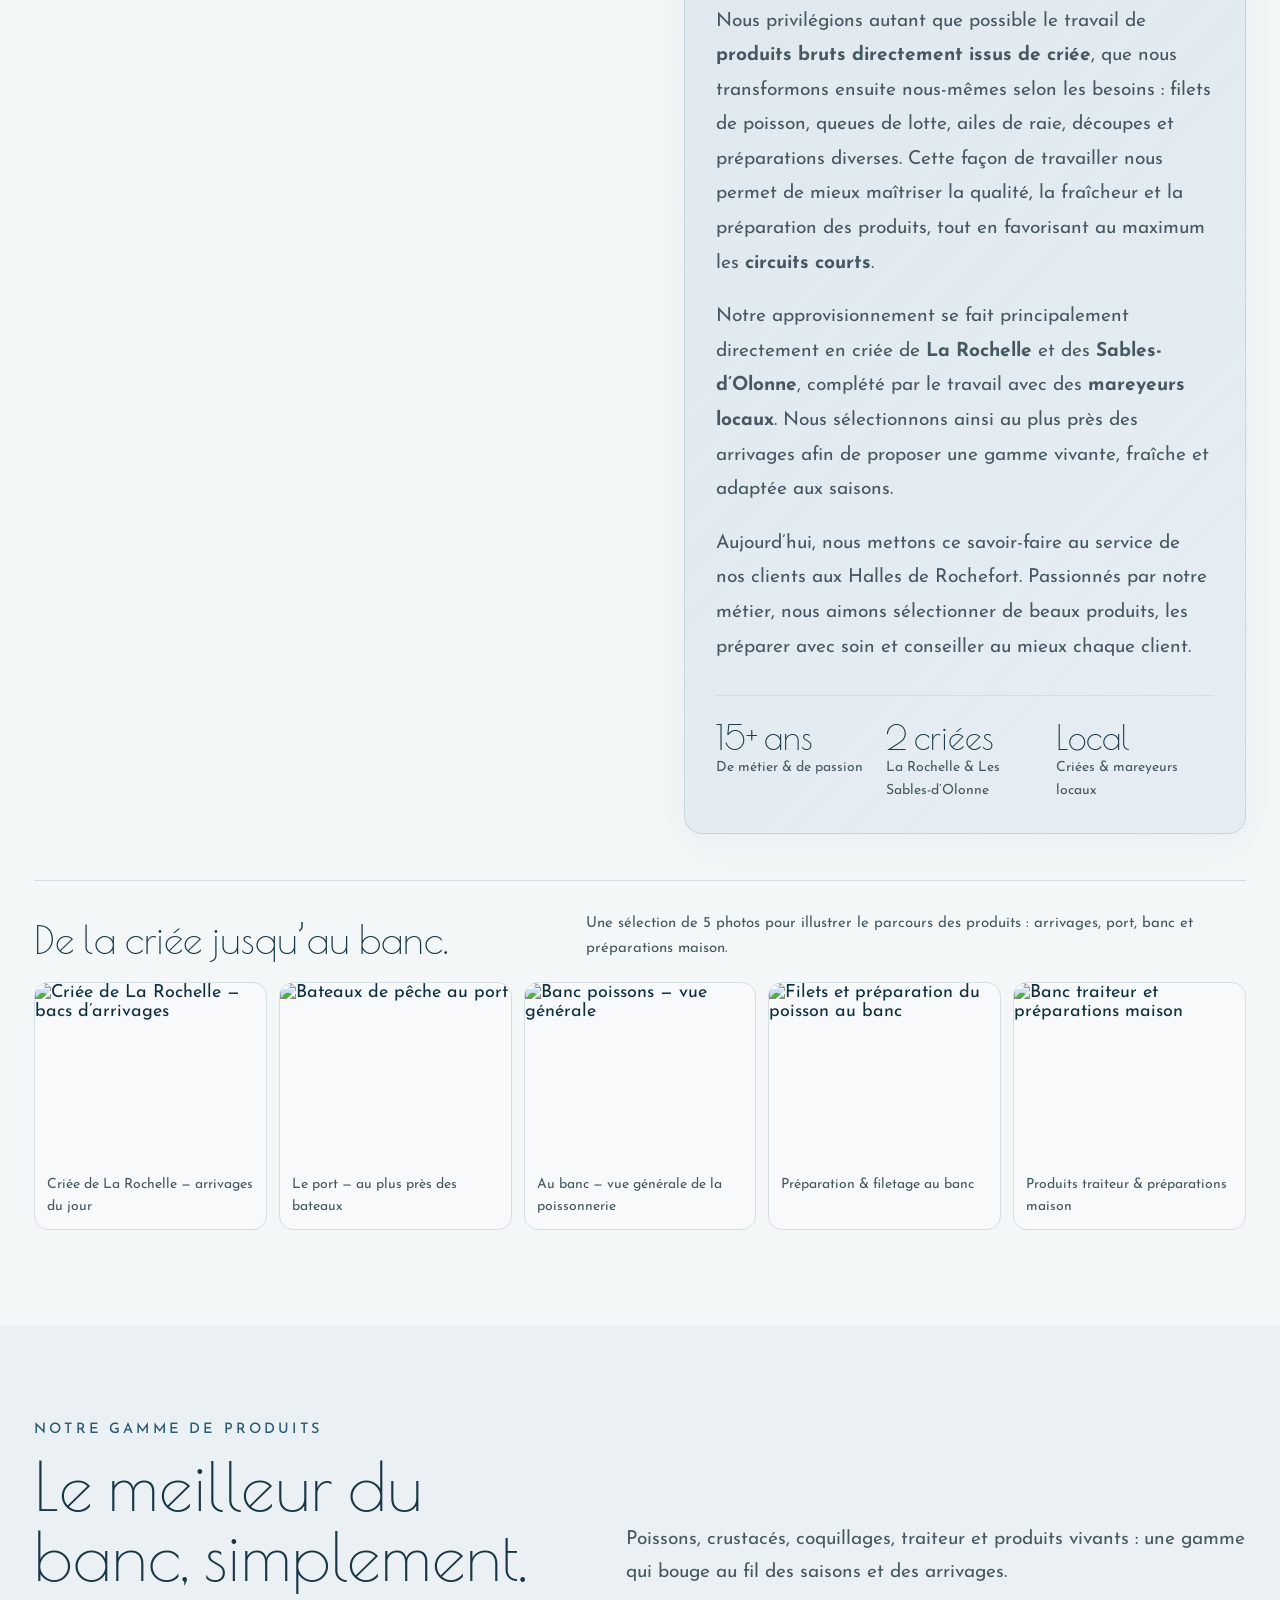
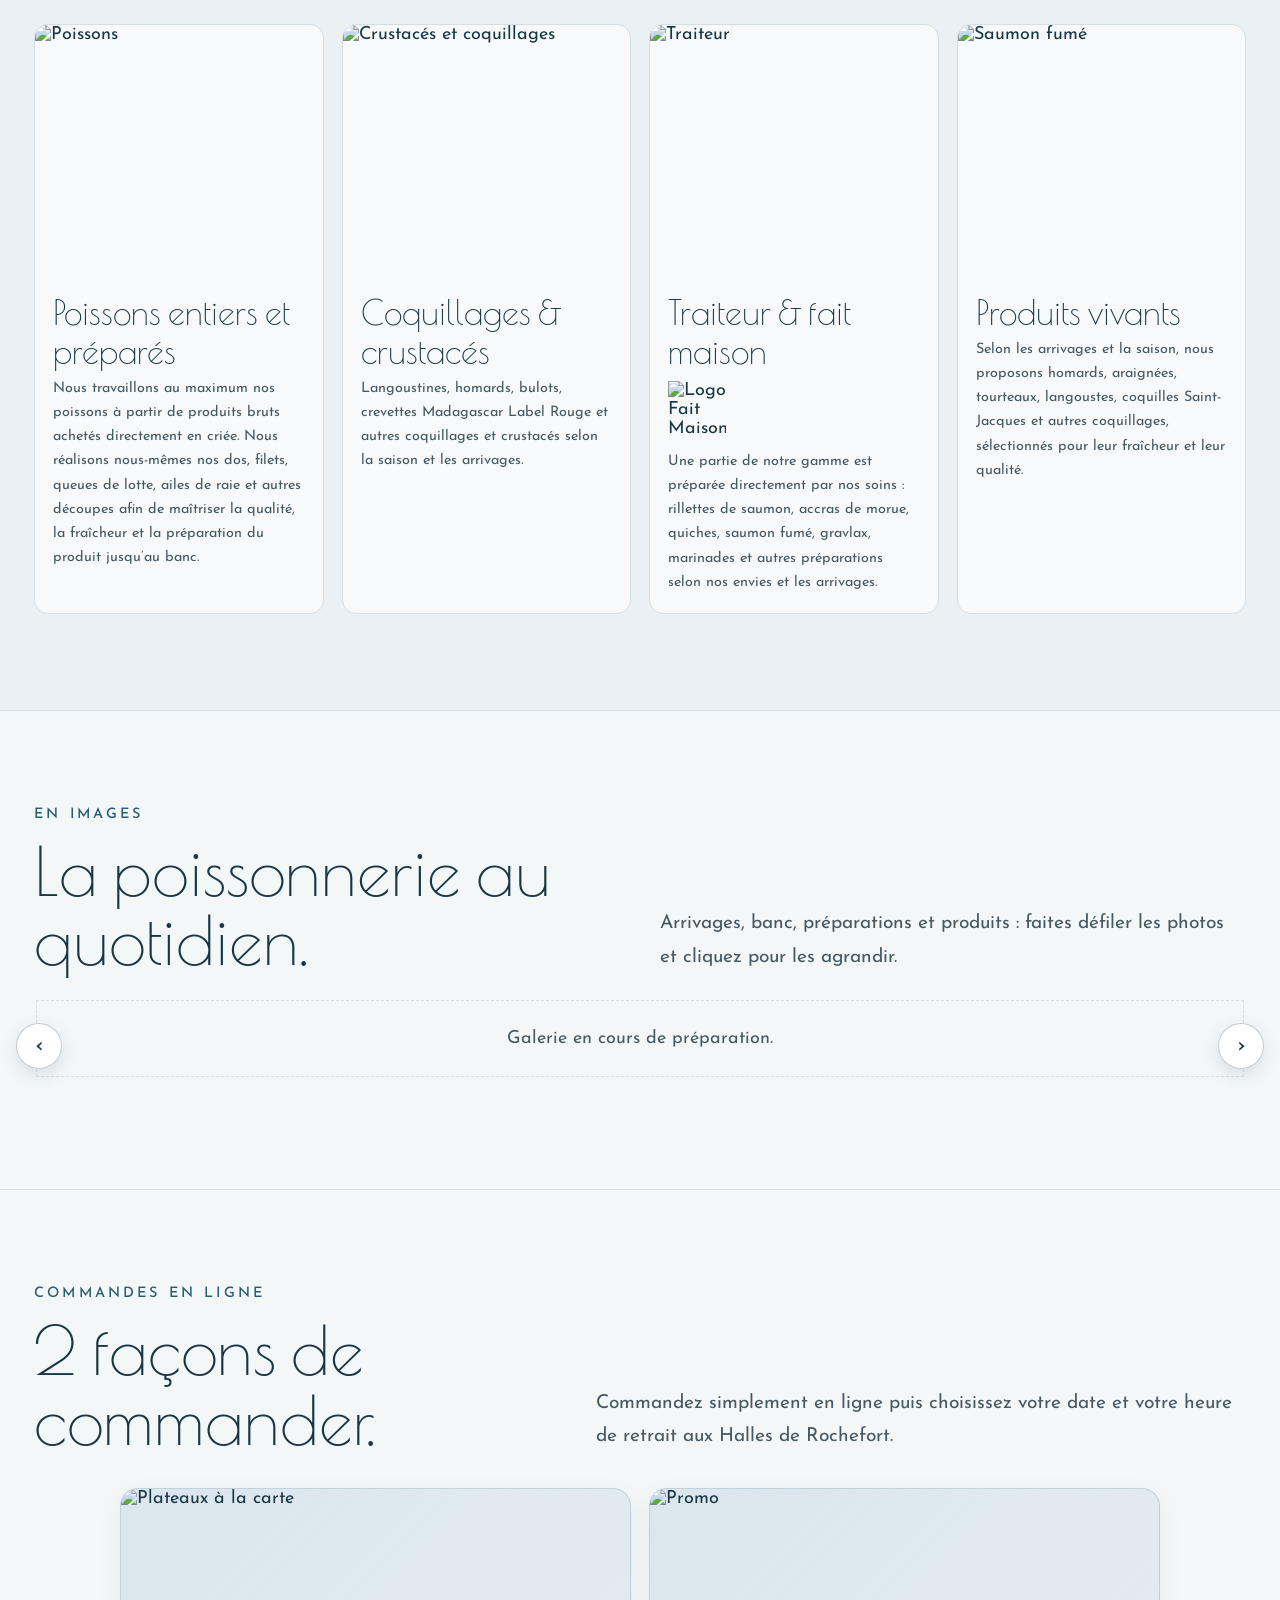
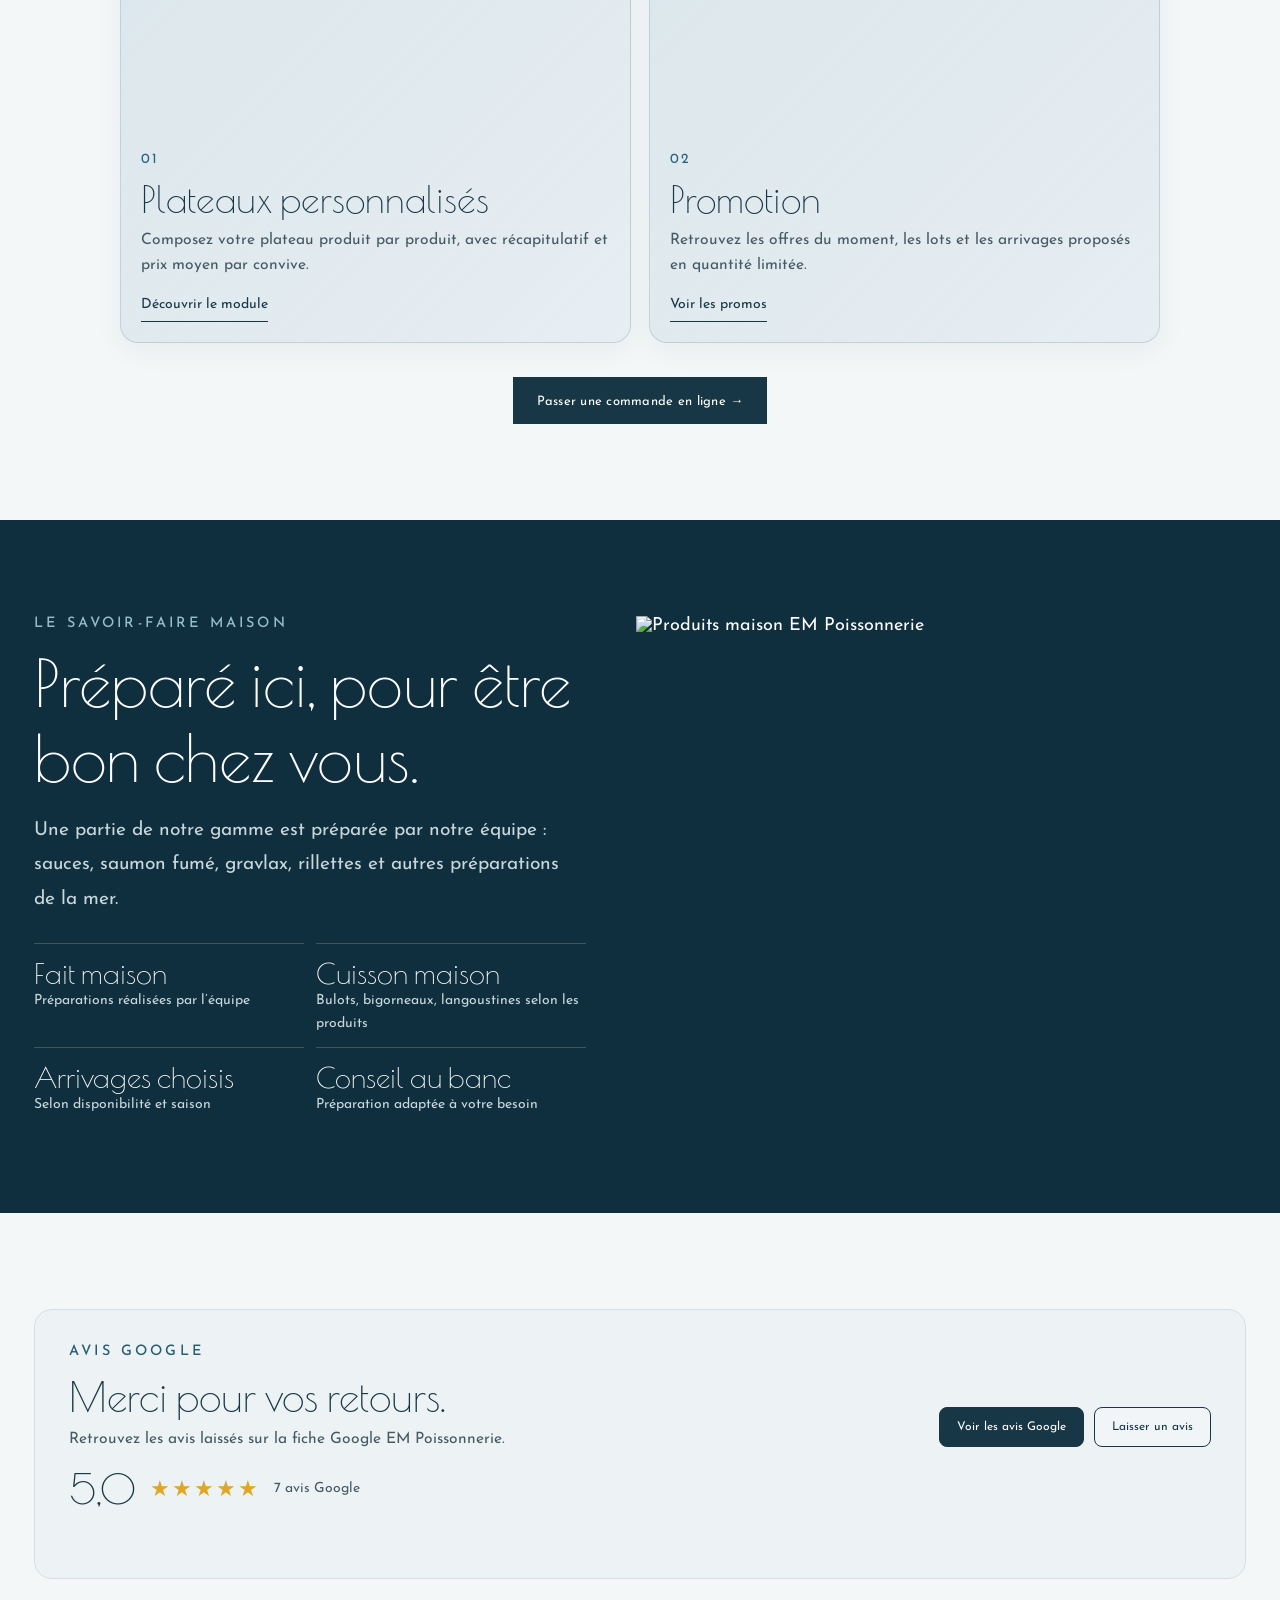
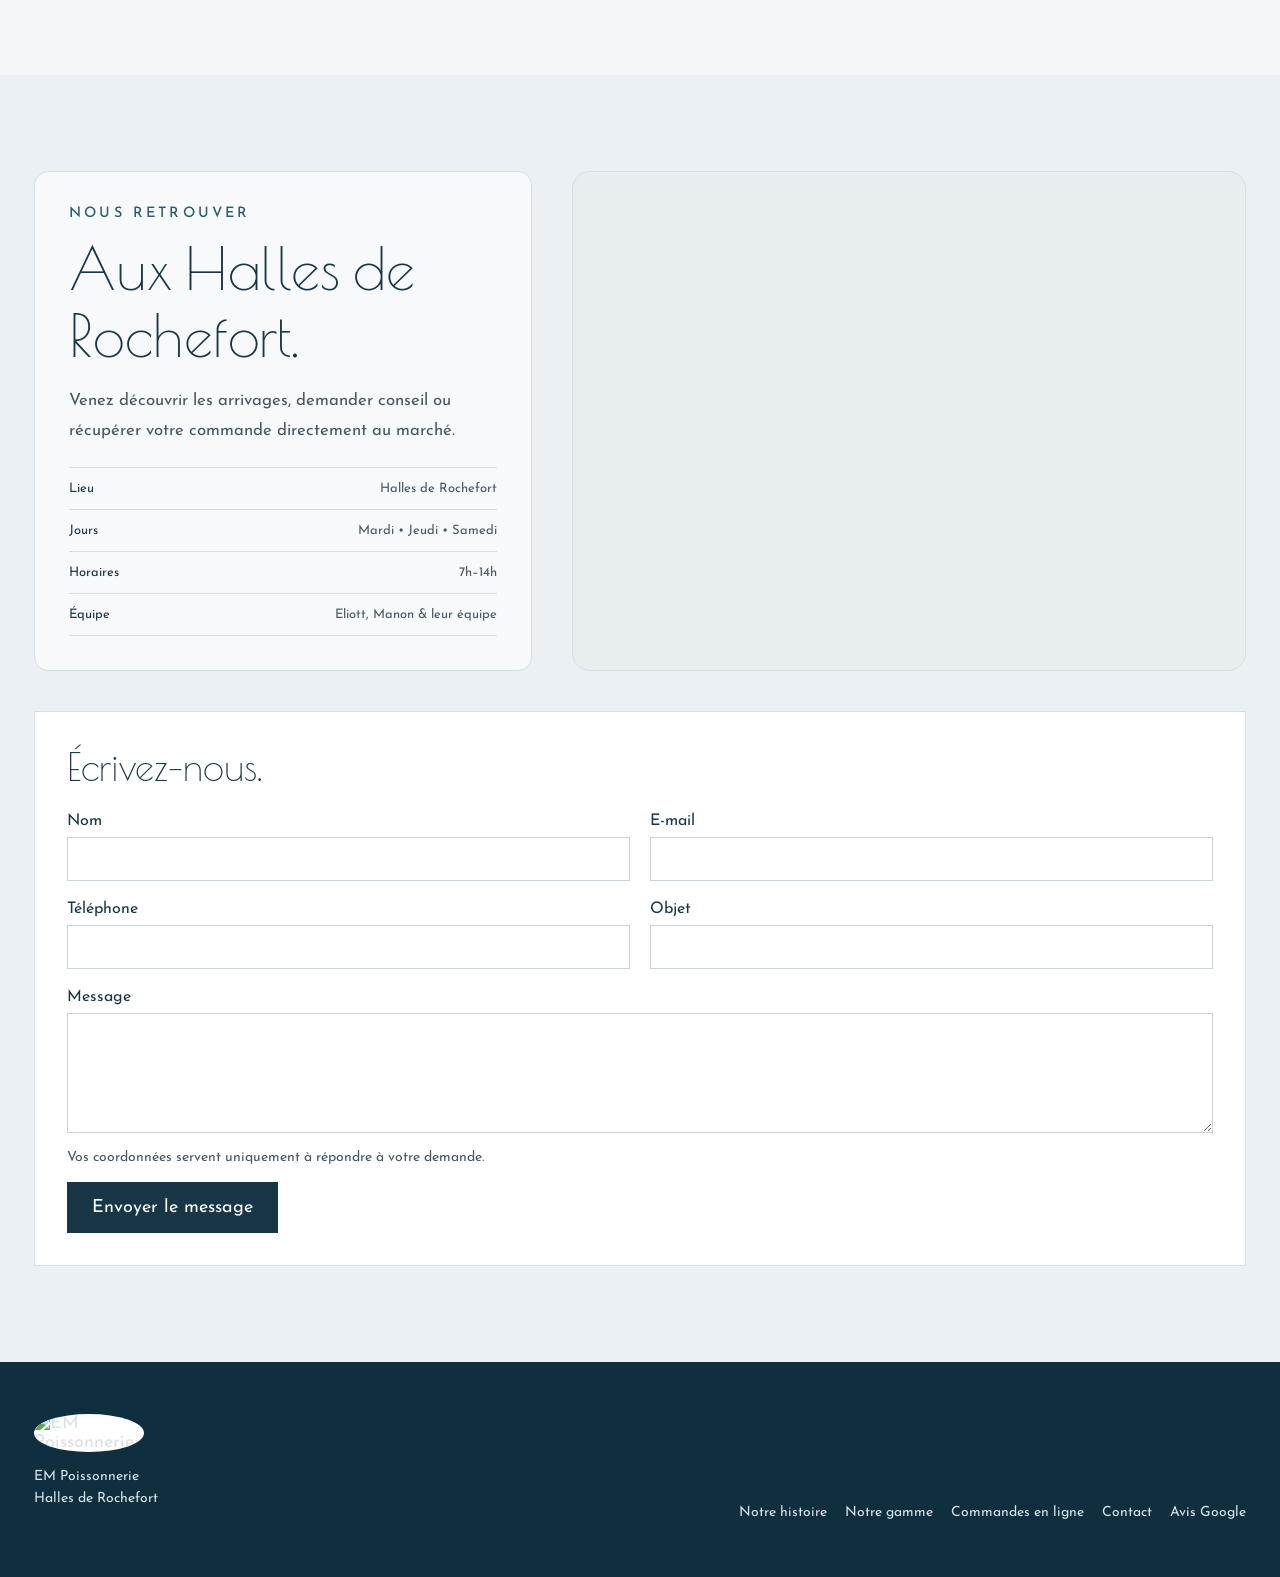
==== commit 8c358a51: "Soften EM visual palette and improve text contrast without changing page structure" ====
--- a/site/index.html
+++ b/site/index.html
@@ -240,6 +240,7 @@
 <link rel="stylesheet" href="assets/admin/admin.css">
 <link rel="stylesheet" href="assets/contact.css">
 <script src="assets/contact.js" defer></script>
+<link rel="stylesheet" href="assets/visual-refresh.css?v=20261126">
 </head>
 <body>
 <div class="topbar">ELIOTT, MANON &amp; LEUR ÉQUIPE VOUS ACCUEILLENT AUX HALLES DE ROCHEFORT • MARDI, JEUDI &amp; SAMEDI • 7H–14H</div>
--- a/site/assets/visual-refresh.css
+++ b/site/assets/visual-refresh.css
@@ -0,0 +1,35 @@
+/* EM Poissonnerie — shared visual finish, preserving layout and Admin state. */
+:root{--ink:#183746;--ink2:#102f3e;--blue:#28647c;--muted:#465963;--line:#d4dfe3;--white:#f7f9fa;--cream:#eef2f4;--em-surface:#f4f7f8;--em-radius:18px}
+body{background:var(--em-surface);font-weight:400}
+body p,body span,body a,body button,body input,body select,body textarea,body label{font-weight:400}
+header{background:rgba(244,247,248,.98);box-shadow:0 4px 22px rgba(16,47,62,.045)}
+header .nav-item{transition:box-shadow .2s ease,filter .2s ease}
+header .nav-item:nth-child(1){background:linear-gradient(125deg,#eef3f5,#dce7ec)}
+header .nav-item:nth-child(2){background:linear-gradient(125deg,#e4edf0,#cddfe6)}
+header .nav-item:nth-child(3){background:linear-gradient(125deg,#d8e6ec,#bbd0db)}
+header .nav-item:hover,header .nav-item.active{filter:brightness(.97);box-shadow:inset 0 -3px 0 #37667a}
+.nav-sub{color:#374e5c;font-size:.9rem;line-height:1.5}
+.story,.commandes,.reviews,.photo-gallery,.order-reminder,.steps-wrap,.module-menu{background:var(--em-surface)}
+.gamme,.contact-section{background:#eaf0f3}
+.story-copy{background:linear-gradient(135deg,rgba(207,222,231,.66),rgba(226,235,240,.78));border:1px solid rgba(121,151,169,.25);border-radius:var(--em-radius);padding:clamp(20px,2.4vw,36px);box-shadow:0 12px 36px rgba(16,47,62,.045)}
+.story-copy p,.section-head p,.command-body p,.gamme-card p,.contact-card p{color:var(--muted)}
+.command-card{background:linear-gradient(135deg,rgba(207,222,231,.68),rgba(226,235,240,.8));border-color:rgba(121,151,169,.3);border-radius:var(--em-radius);box-shadow:0 8px 28px rgba(16,47,62,.05)}
+.command-card:hover{box-shadow:0 14px 32px rgba(16,47,62,.1)}
+.command-body{background:transparent}
+.gamme-card,.review-card,.contact-card,.sourcing-item,.card{background:#f7f9fa;border-color:var(--line);border-radius:14px;overflow:hidden}
+.review-shell,.map,.story-photo,.gallery-item{border-radius:var(--em-radius)}
+.review-shell{background:rgba(232,240,244,.5)}
+.fact span,.maison-item span,.command-body>span,.command-link,.review-count,.review-card small,.sourcing-item span,.order-reminder-step span,.footer-links,footer p{font-size:.875rem;line-height:1.6}
+.eyebrow{color:#285c73;font-weight:500}
+.photo-note{color:#374e5c;font-size:.875rem;background:rgba(232,240,244,.9);border-radius:8px}
+.hero-copy{text-shadow:0 2px 12px rgba(5,24,35,.3)}
+.hero-copy .kicker{display:inline-block;padding:7px 12px;background:rgba(12,39,53,.6);border:1px solid rgba(232,240,244,.24);border-radius:7px;color:#f7f9fa;font-weight:500;text-shadow:none}
+.hero-btn,.hero-btn.primary,.review-btn,.continue,.ask-btn,.qty button{border-radius:8px}
+.hero-btn.primary,.review-btn:not(.primary),.continue,.ask-btn,.qty button,.per-person-total{background:#f1f5f7}
+.hero-btn.primary{text-shadow:none}
+.cart-sub,.cart-empty,.cart-item small,.meta span,.included{color:#dfebf0}
+.qty-label,.portion span,.availability-chip,.price small,.tag{font-size:.875rem;line-height:1.5}
+input,select,textarea{color:var(--ink)}
+a:focus-visible,button:focus-visible,input:focus-visible,select:focus-visible,textarea:focus-visible{outline:3px solid #397c99;outline-offset:3px}
+@media(max-width:650px){.story-copy{padding:22px 18px}.command-body{padding:22px 18px}.command-body h3{font-size:clamp(1.75rem,7vw,2.325rem)}.story-copy h2{font-size:clamp(2rem,9vw,3.125rem)}.story-facts{gap:8px}.fact strong{font-size:1.7rem}.fact span{font-size:.8125rem}.command-grid{grid-template-columns:minmax(0,1fr)}.story-copy,.command-card{min-width:0}.story-copy h2,.command-body h3{overflow-wrap:break-word}}
+@media(prefers-reduced-motion:reduce){header .nav-item,.command-card{transition:none}.command-card:hover{transform:none}}
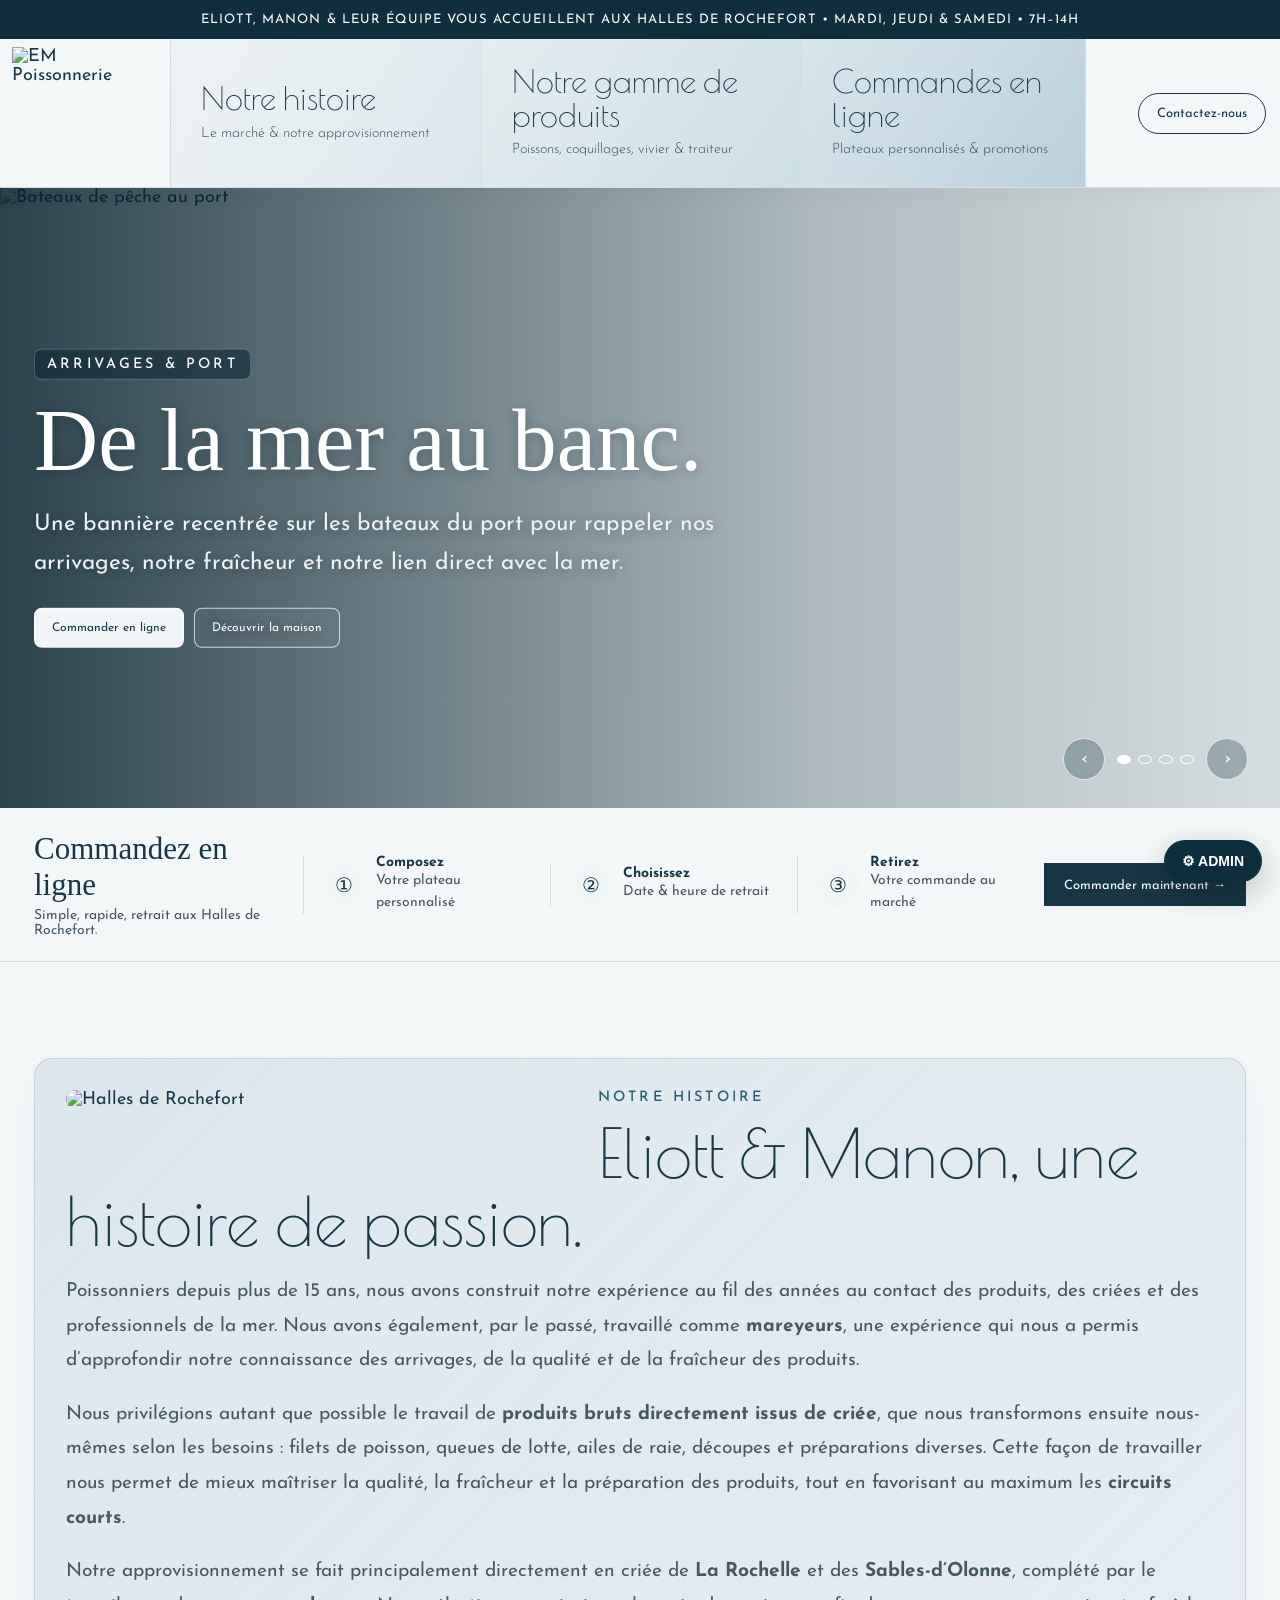
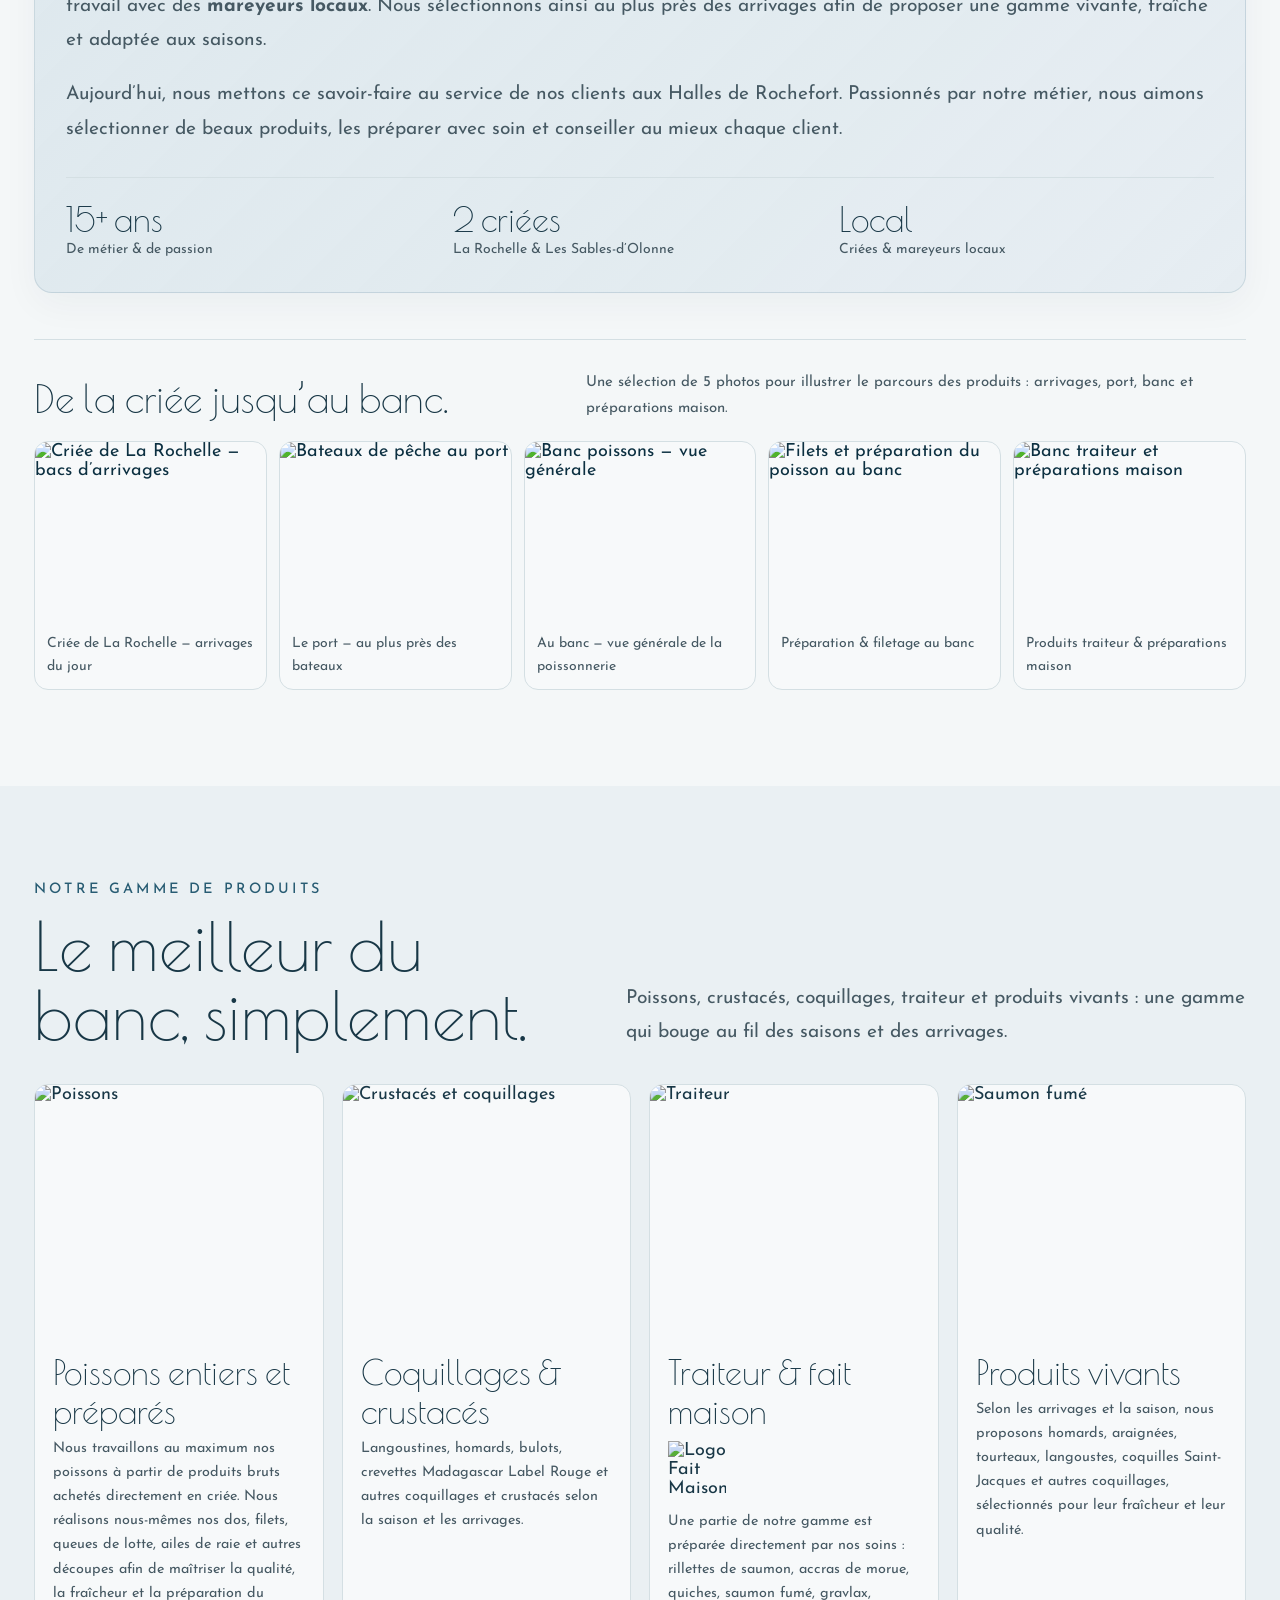
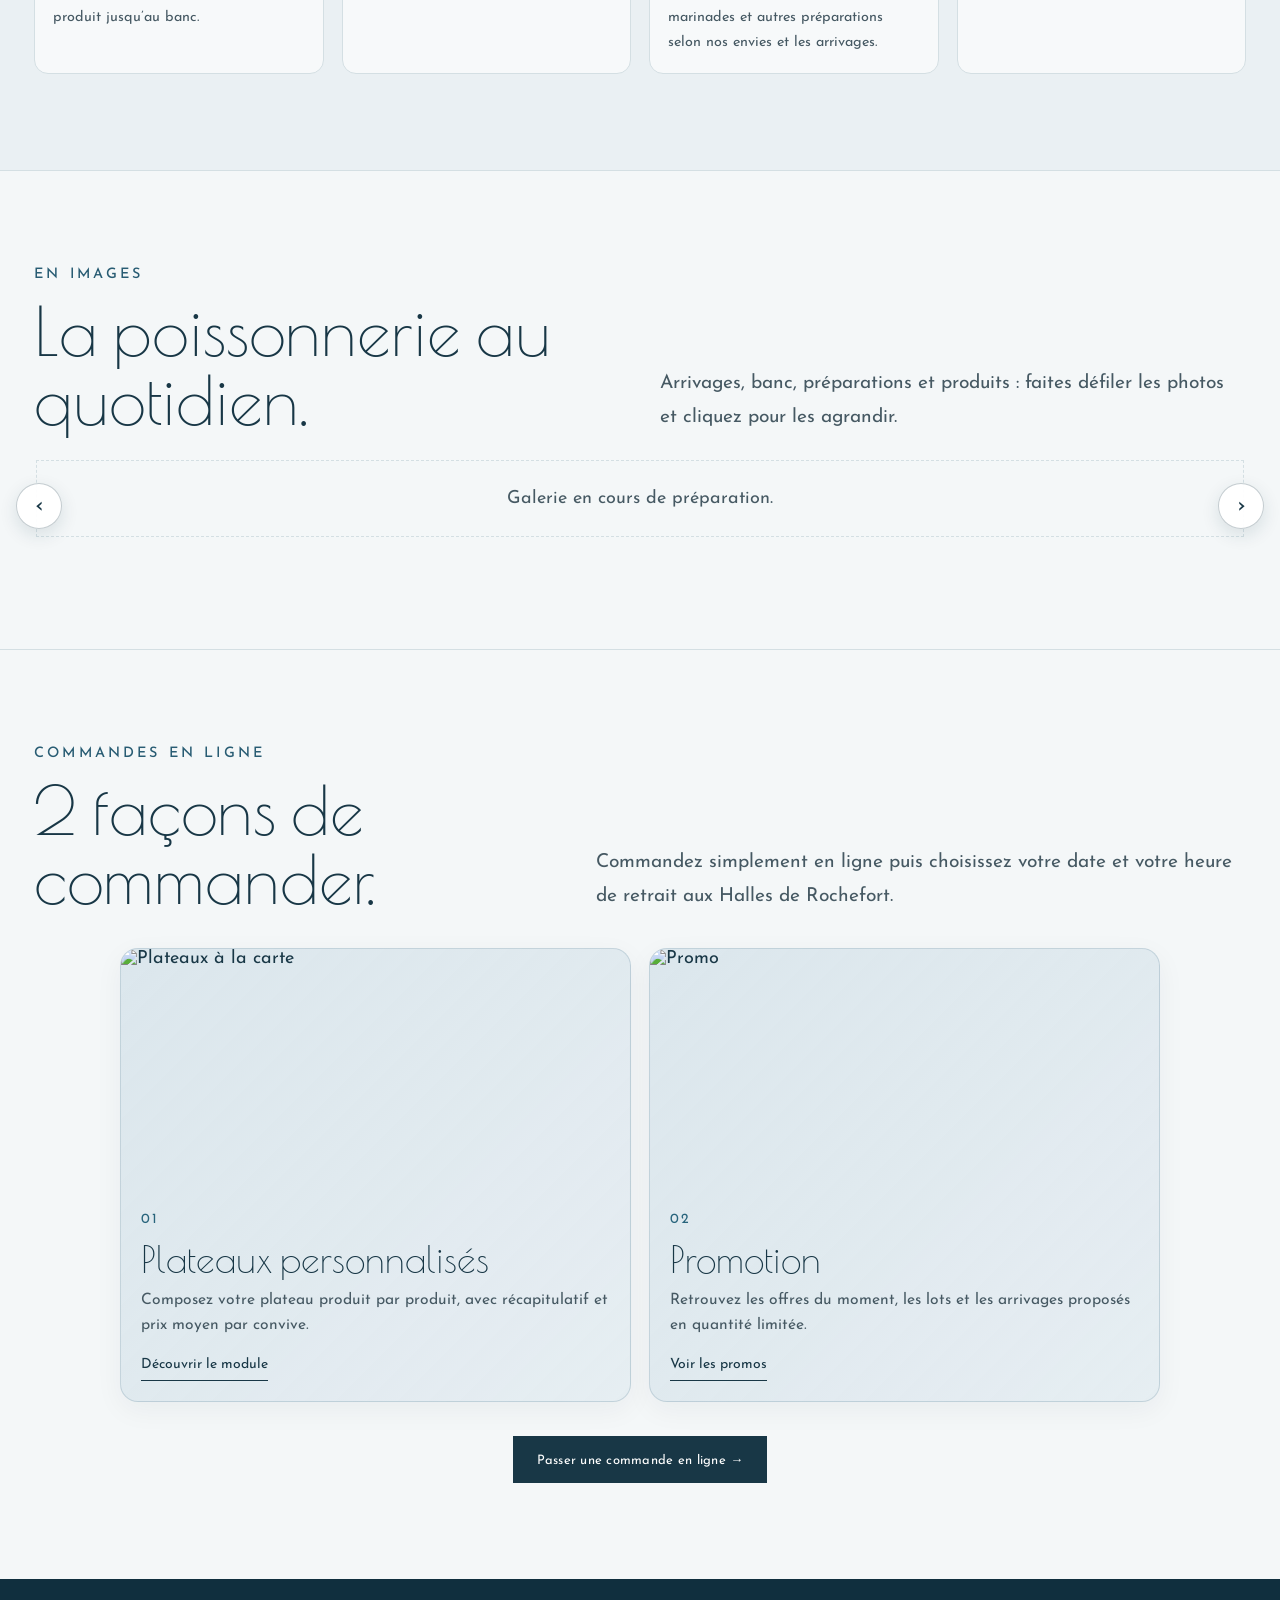
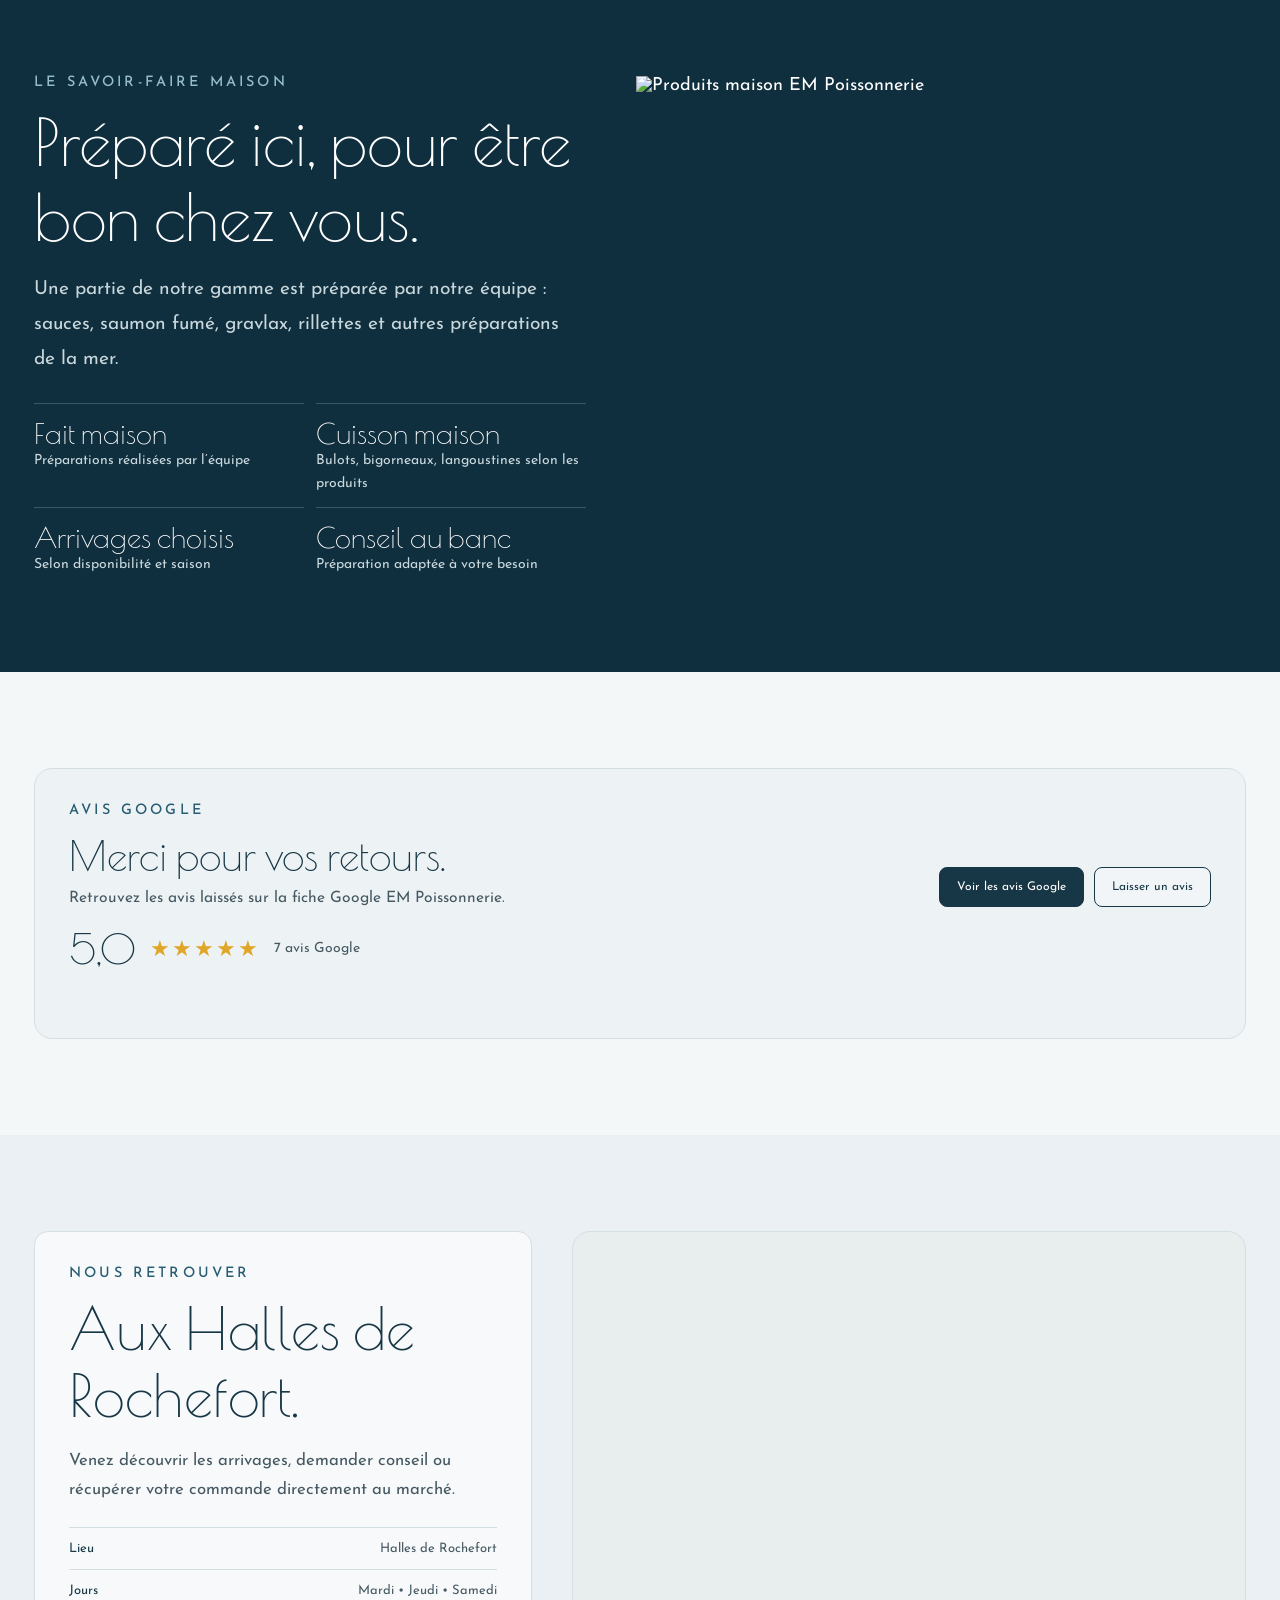
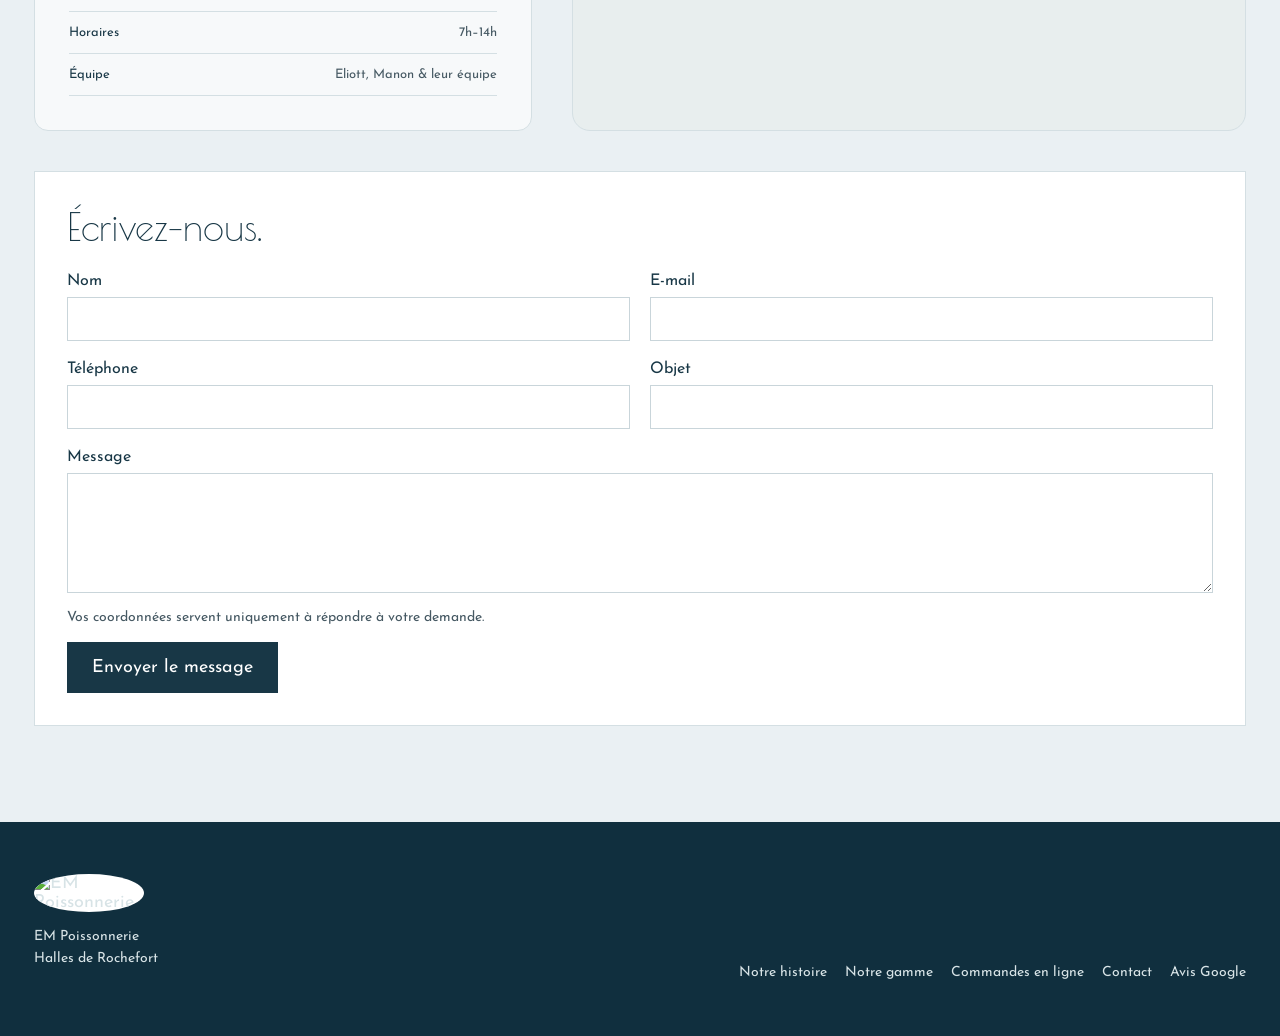
==== commit 5d5475b6: "Refresh stylesheet cache for full story photograph" ====
--- a/site/index.html
+++ b/site/index.html
@@ -240,7 +240,7 @@
 <link rel="stylesheet" href="assets/admin/admin.css">
 <link rel="stylesheet" href="assets/contact.css">
 <script src="assets/contact.js" defer></script>
-<link rel="stylesheet" href="assets/visual-refresh.css?v=20261126">
+<link rel="stylesheet" href="assets/visual-refresh.css?v=20261126-story-full">
 </head>
 <body>
 <div class="topbar">ELIOTT, MANON &amp; LEUR ÉQUIPE VOUS ACCUEILLENT AUX HALLES DE ROCHEFORT • MARDI, JEUDI &amp; SAMEDI • 7H–14H</div>
@@ -612,5 +612,6 @@
 </script>
 <script src="assets/admin/admin.js"></script>
 <script src="assets/admin/gallery-admin.js"></script>
+<script defer src="/assets/site-basket.js?v=20261126b"></script>
 </body>
 </html>
--- a/site/assets/visual-refresh.css
+++ b/site/assets/visual-refresh.css
@@ -33,3 +33,11 @@
 a:focus-visible,button:focus-visible,input:focus-visible,select:focus-visible,textarea:focus-visible{outline:3px solid #397c99;outline-offset:3px}
 @media(max-width:650px){.story-copy{padding:22px 18px}.command-body{padding:22px 18px}.command-body h3{font-size:clamp(1.75rem,7vw,2.325rem)}.story-copy h2{font-size:clamp(2rem,9vw,3.125rem)}.story-facts{gap:8px}.fact strong{font-size:1.7rem}.fact span{font-size:.8125rem}.command-grid{grid-template-columns:minmax(0,1fr)}.story-copy,.command-card{min-width:0}.story-copy h2,.command-body h3{overflow-wrap:break-word}}
 @media(prefers-reduced-motion:reduce){header .nav-item,.command-card{transition:none}.command-card:hover{transform:none}}
+
+/* Story: shared frame with photograph naturally aligned to the text. */
+#histoire .story-grid{display:flow-root;box-sizing:border-box;background:linear-gradient(135deg,rgba(207,222,231,.66),rgba(226,235,240,.78));border:1px solid rgba(121,151,169,.25);border-radius:var(--em-radius);padding:clamp(20px,2.4vw,36px);box-shadow:0 12px 36px rgba(16,47,62,.045)}
+#histoire .story-photo{float:left;width:43%;height:auto;aspect-ratio:auto;margin:0 clamp(20px,3vw,42px) 18px 0;overflow:hidden}
+#histoire .story-photo img{width:100%;height:auto;object-fit:contain;display:block}
+#histoire .story-copy{display:contents;background:none;border:0;box-shadow:none;padding:0}
+#histoire .story-copy .story-facts{clear:both}
+@media(max-width:850px){#histoire .story-photo{float:none;width:100%;aspect-ratio:auto;margin:0 0 20px}#histoire .story-grid{padding:18px}}
